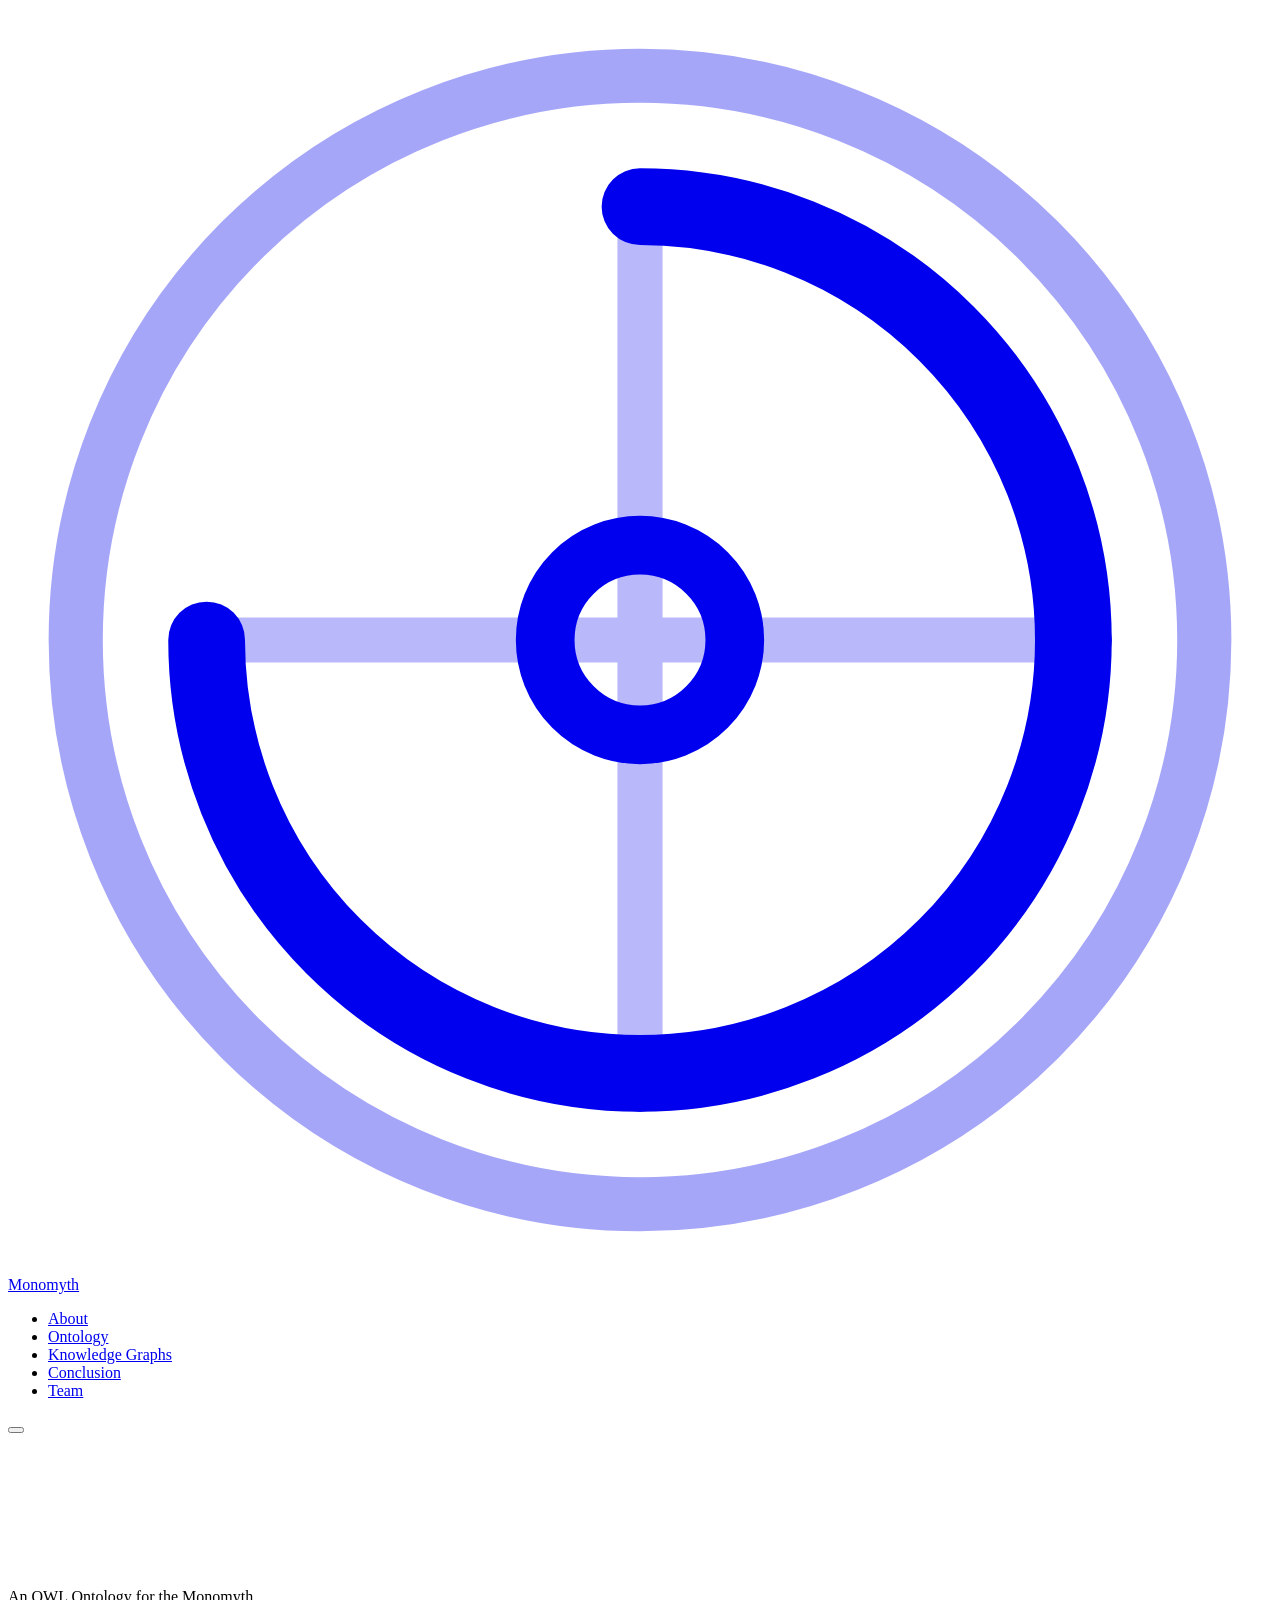
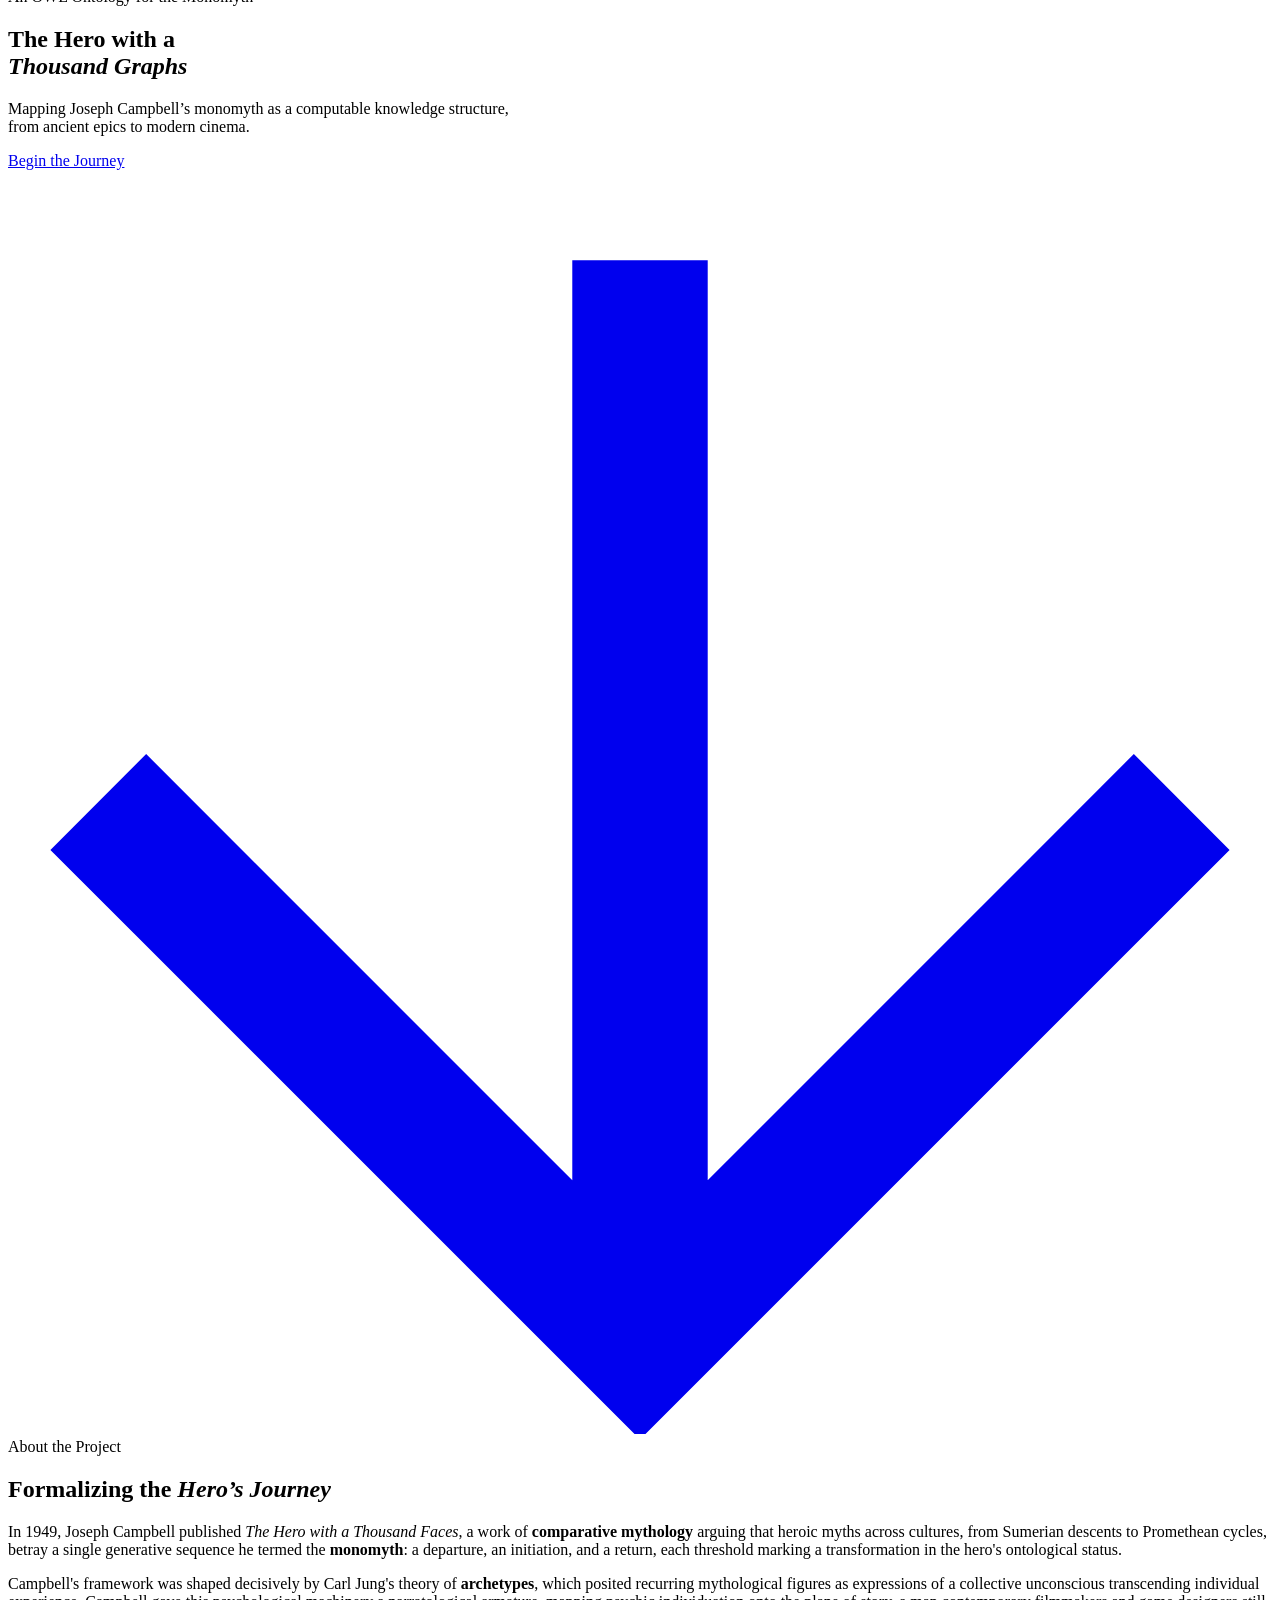
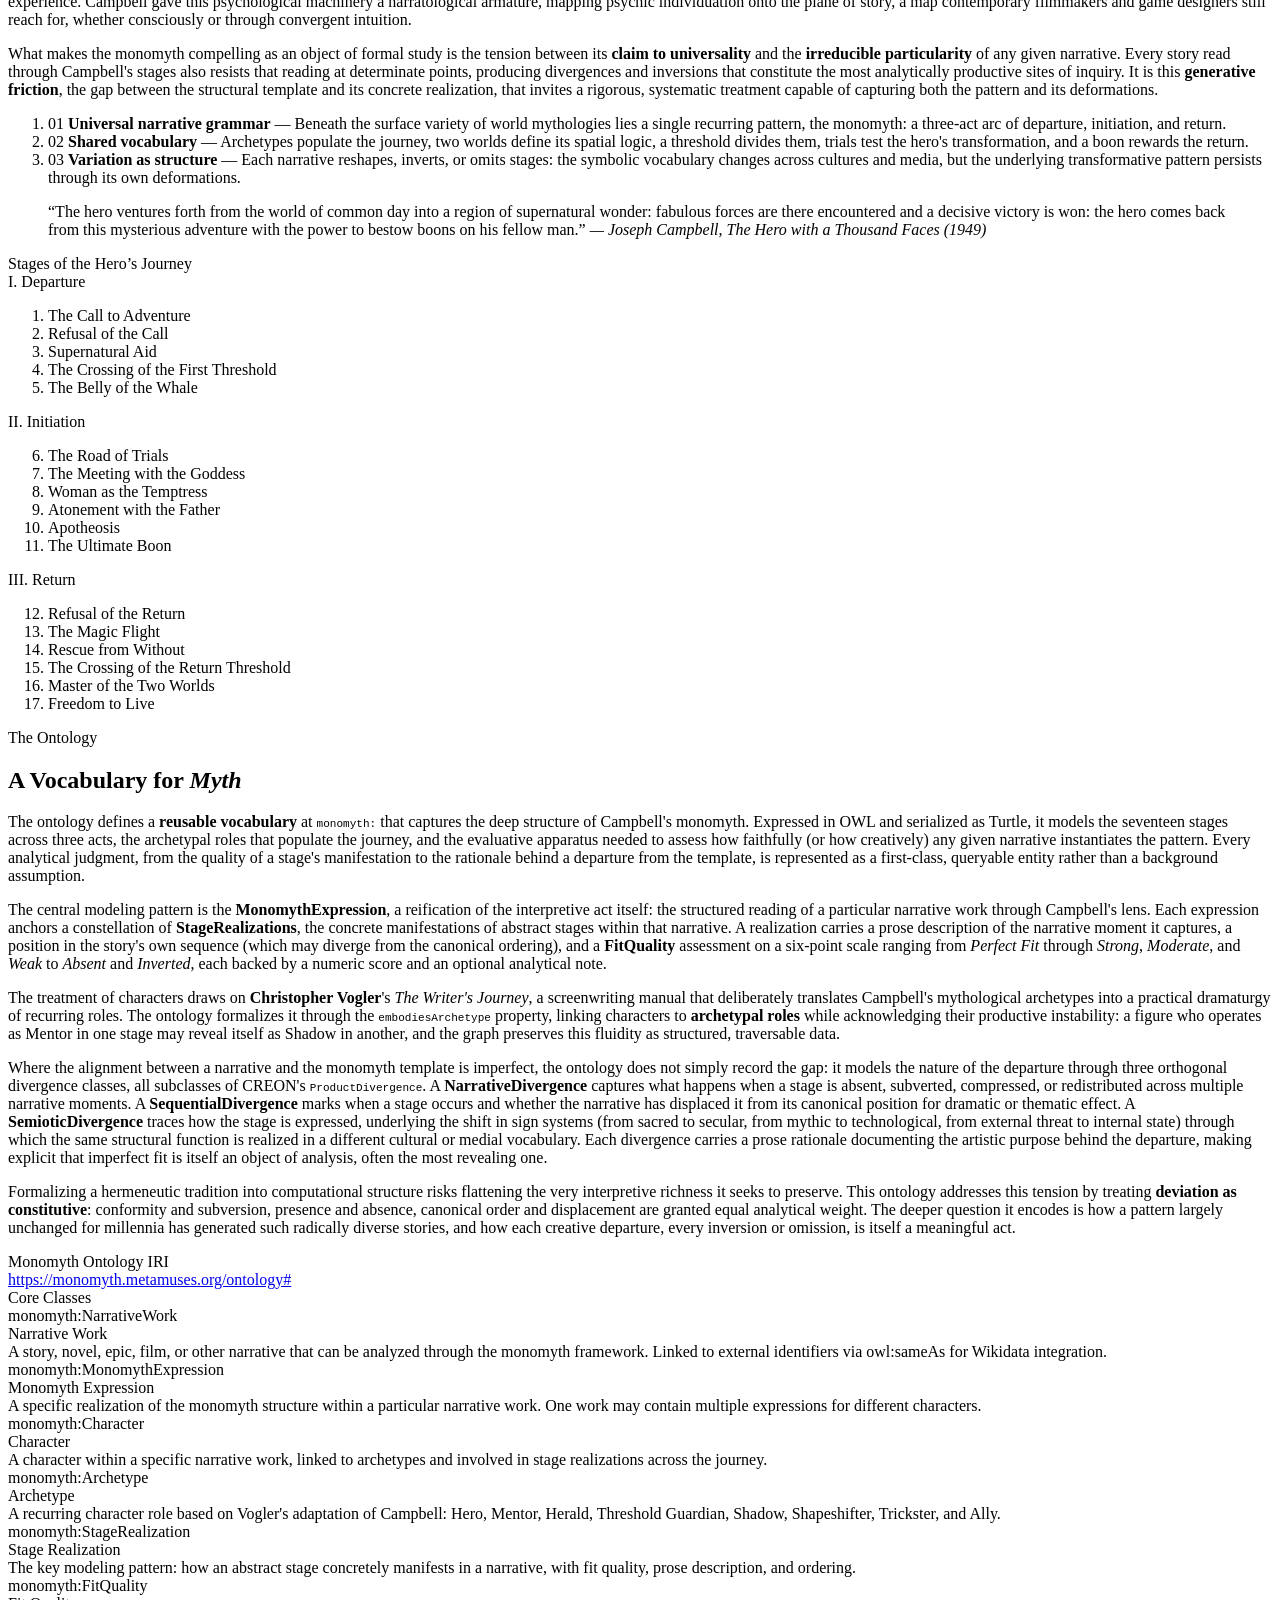
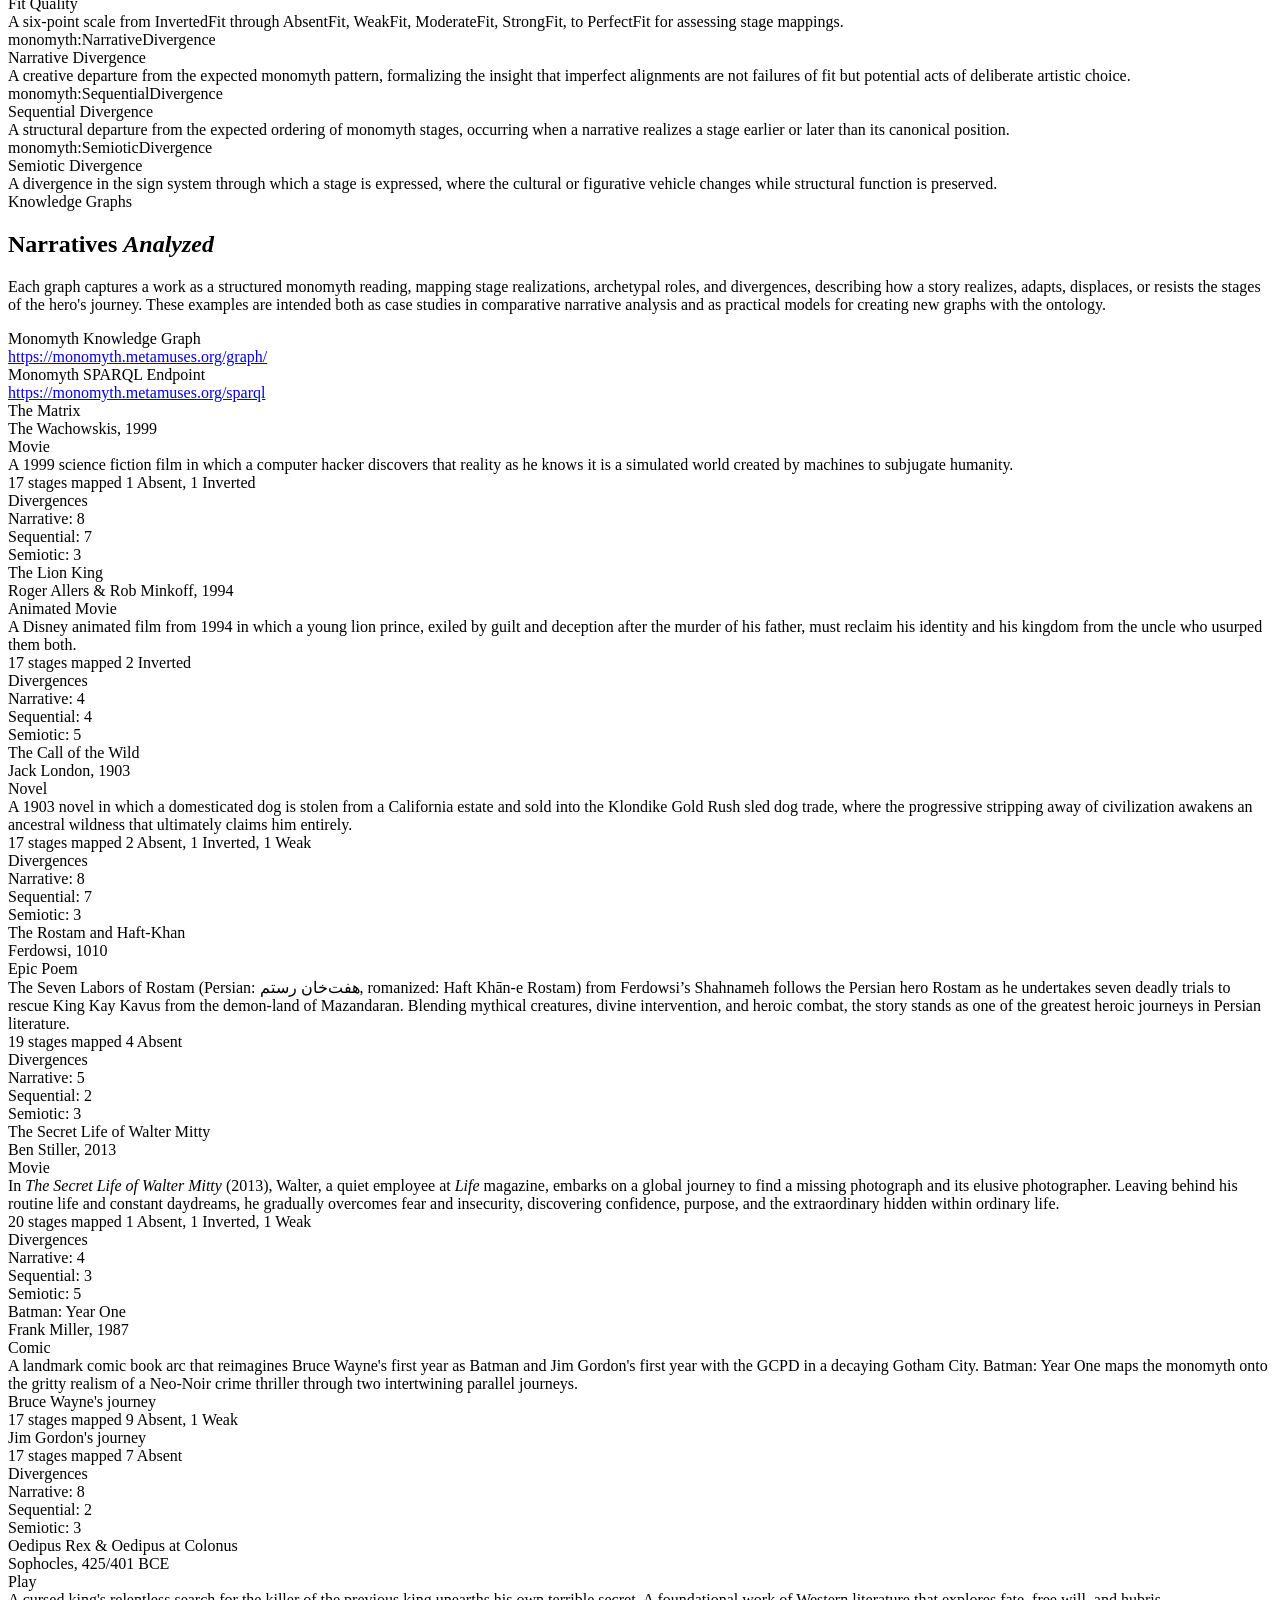
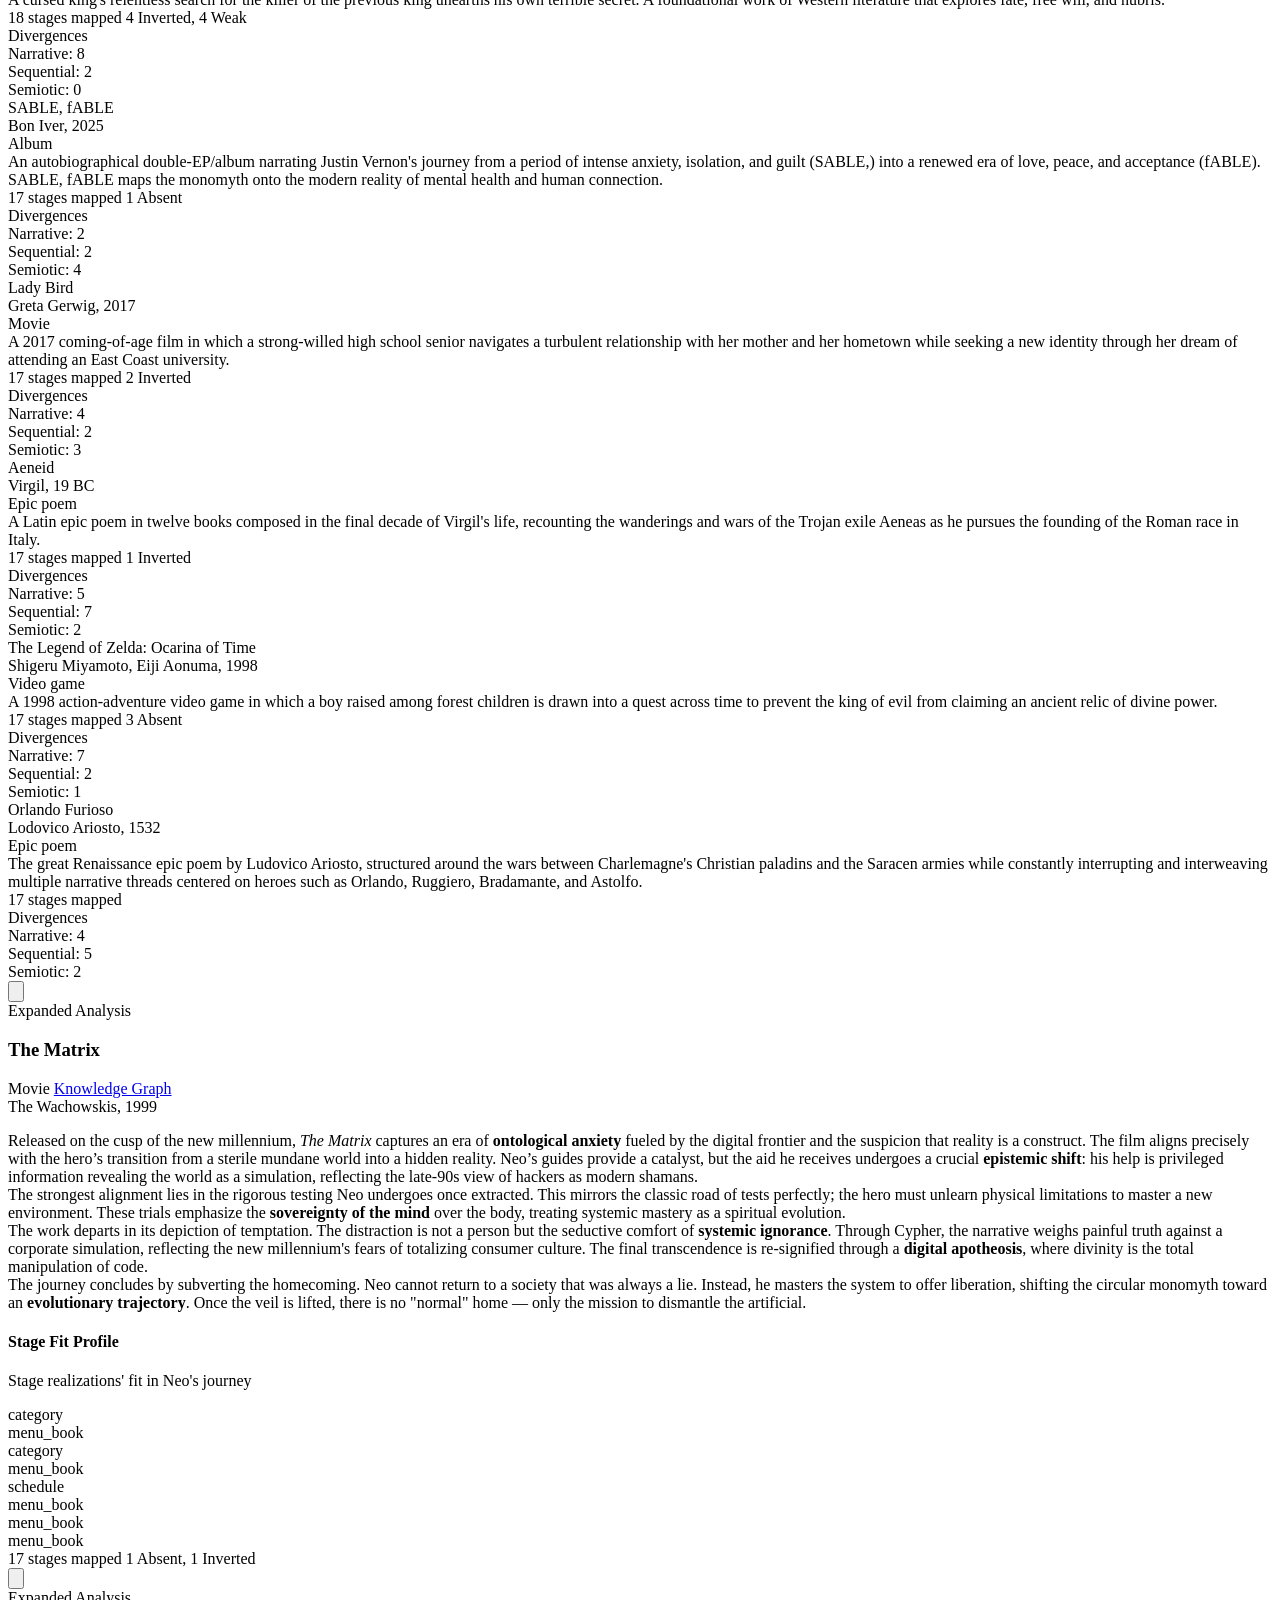
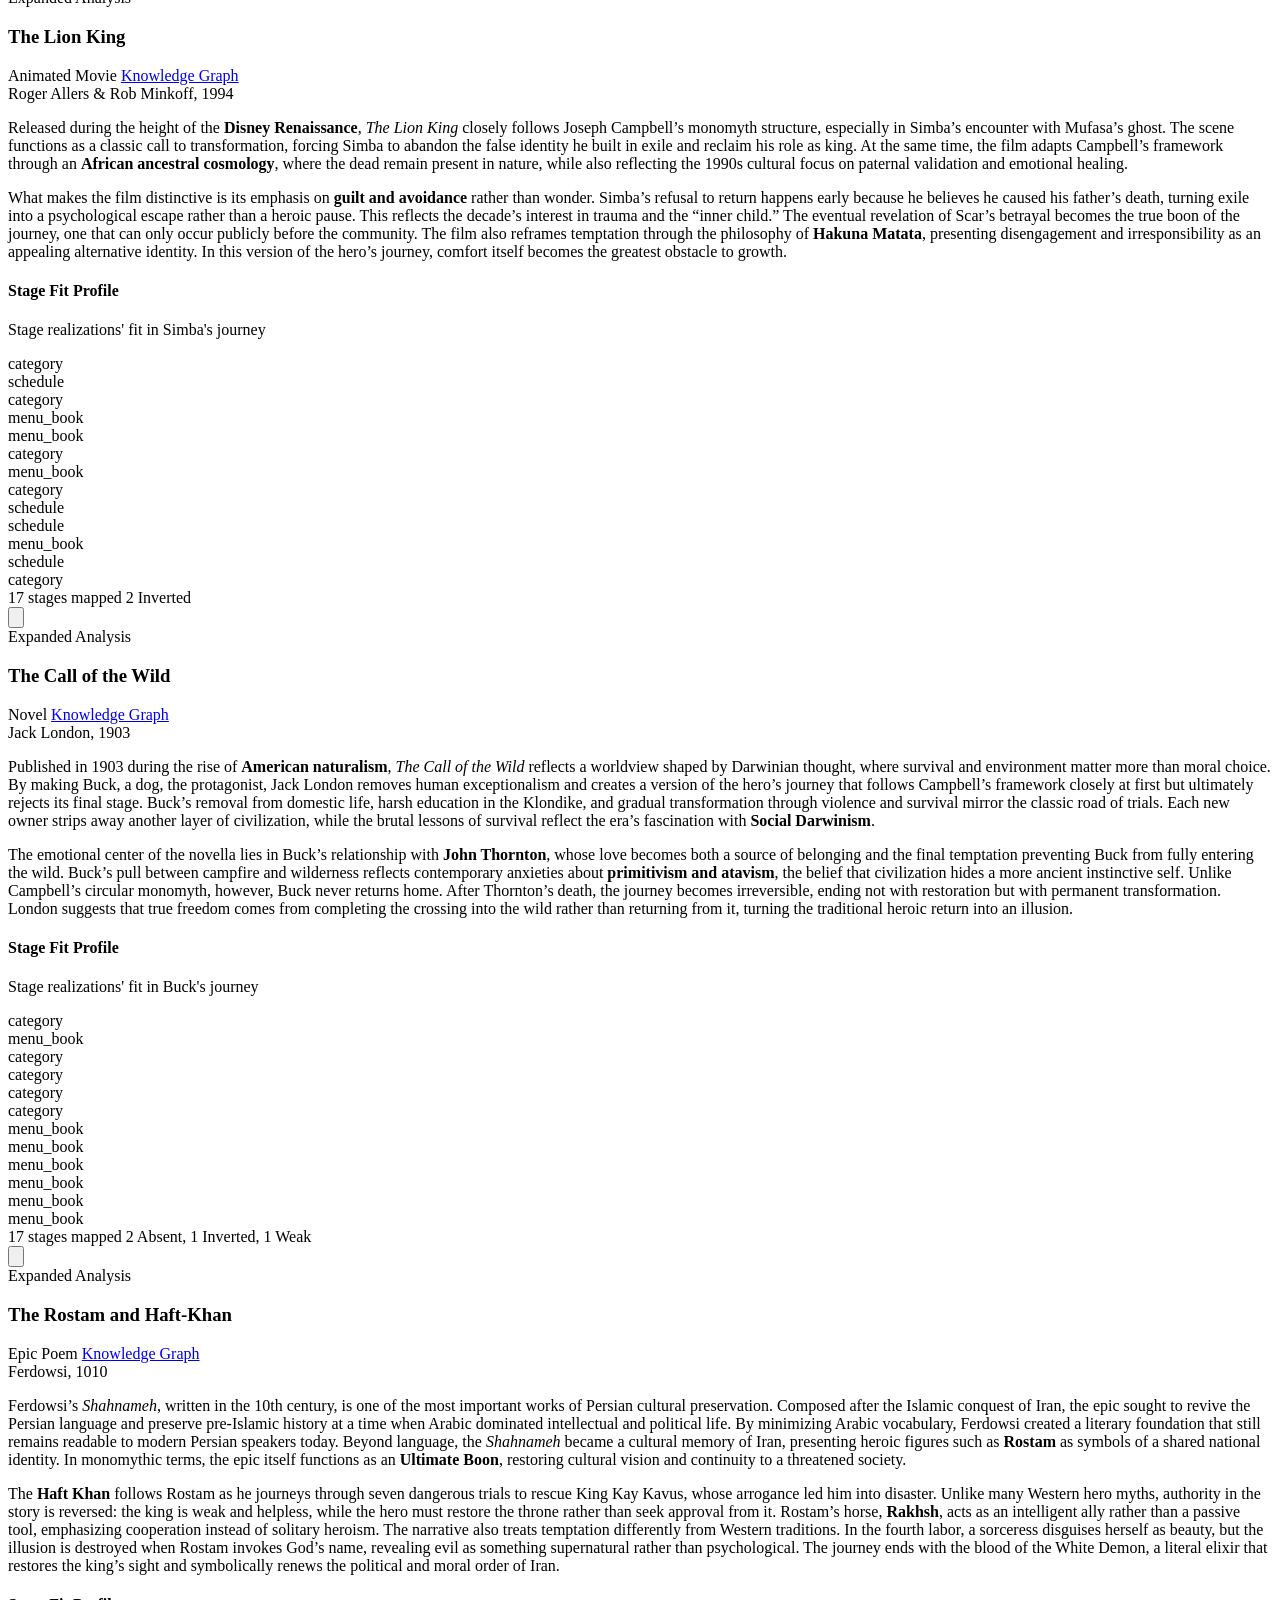
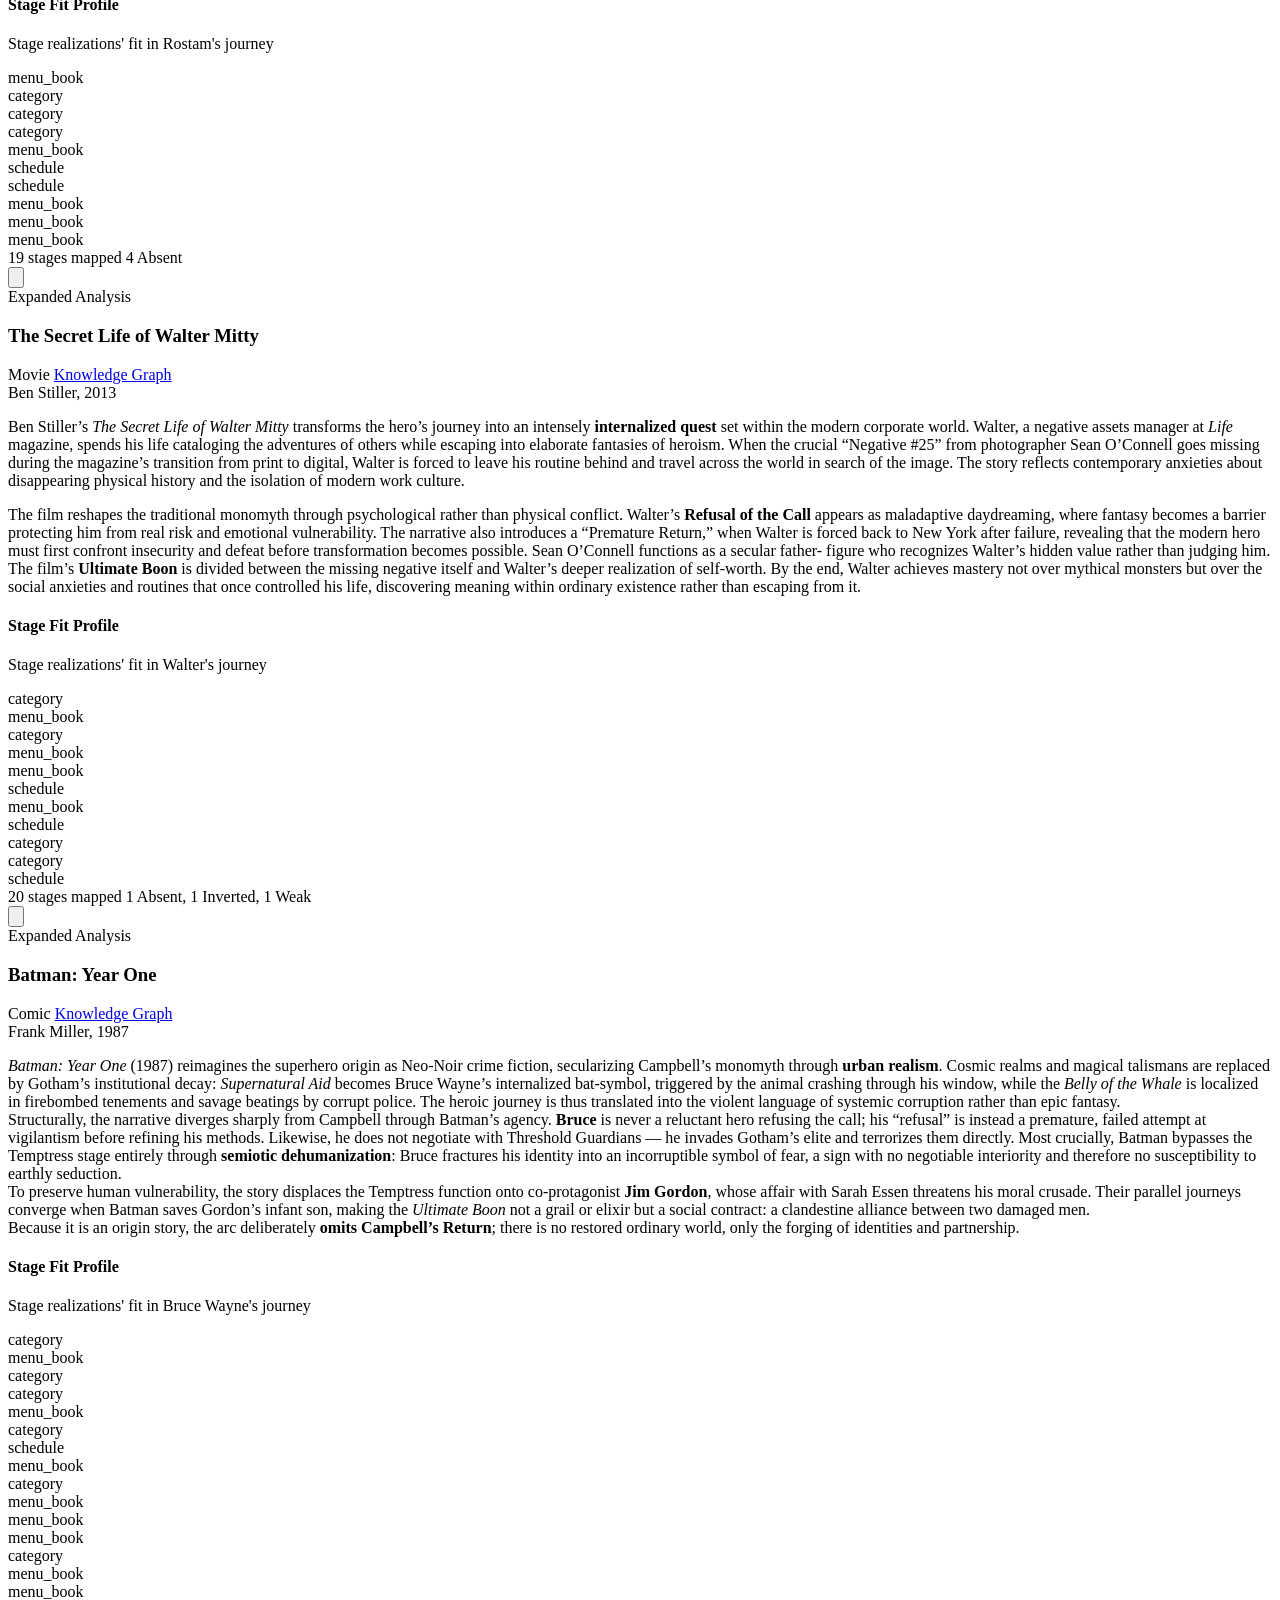
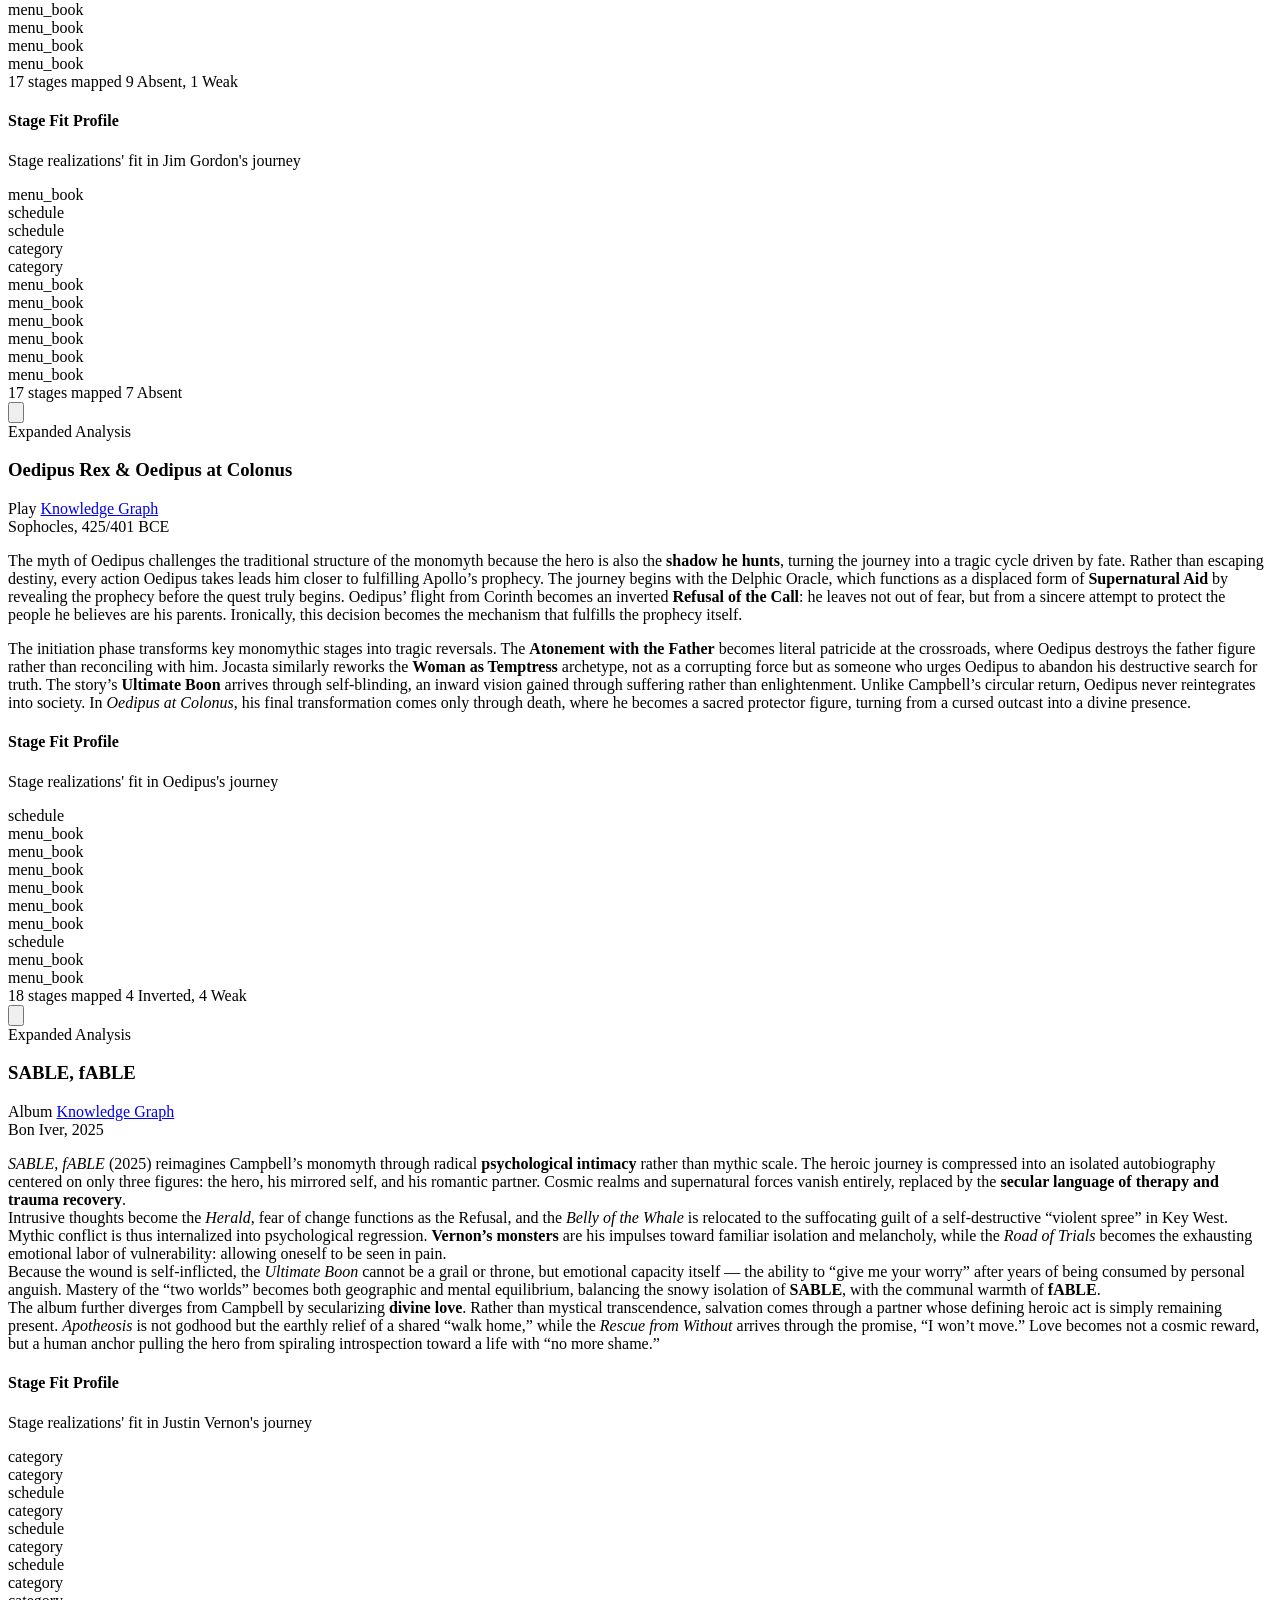
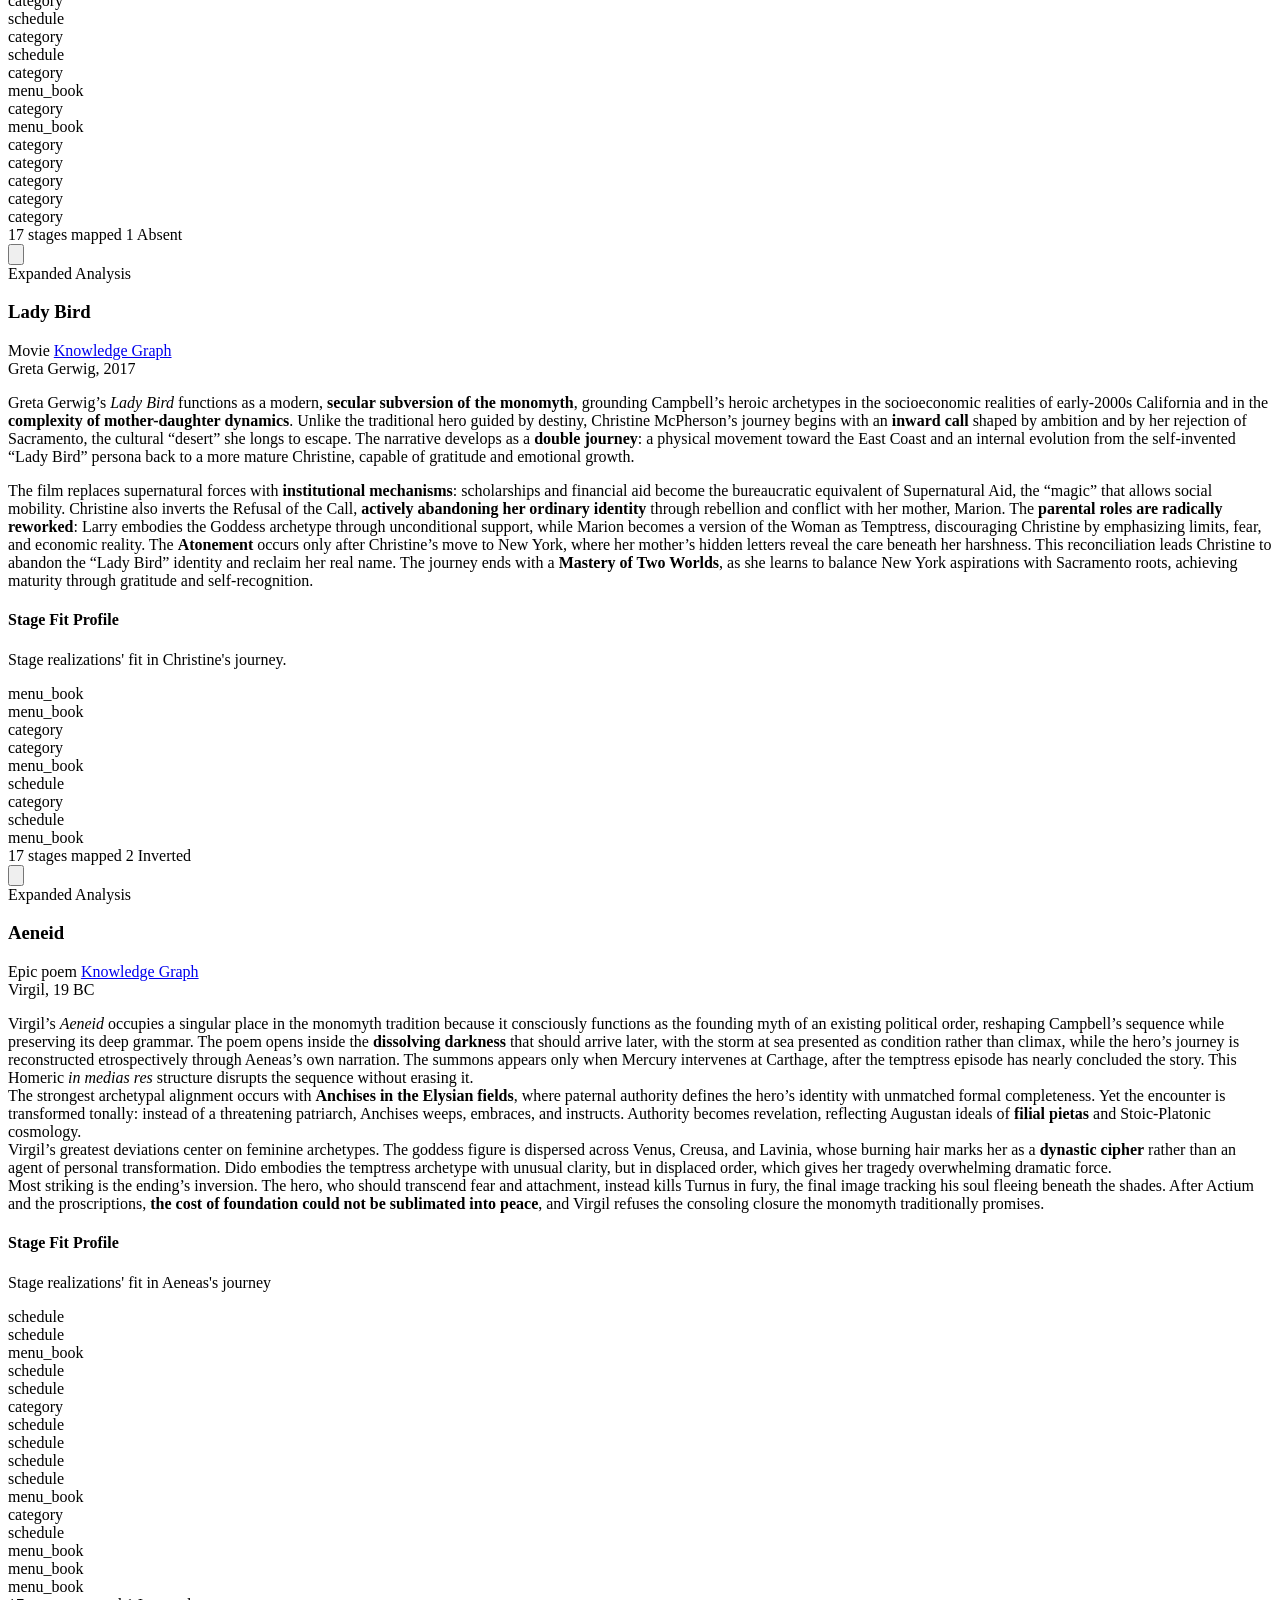
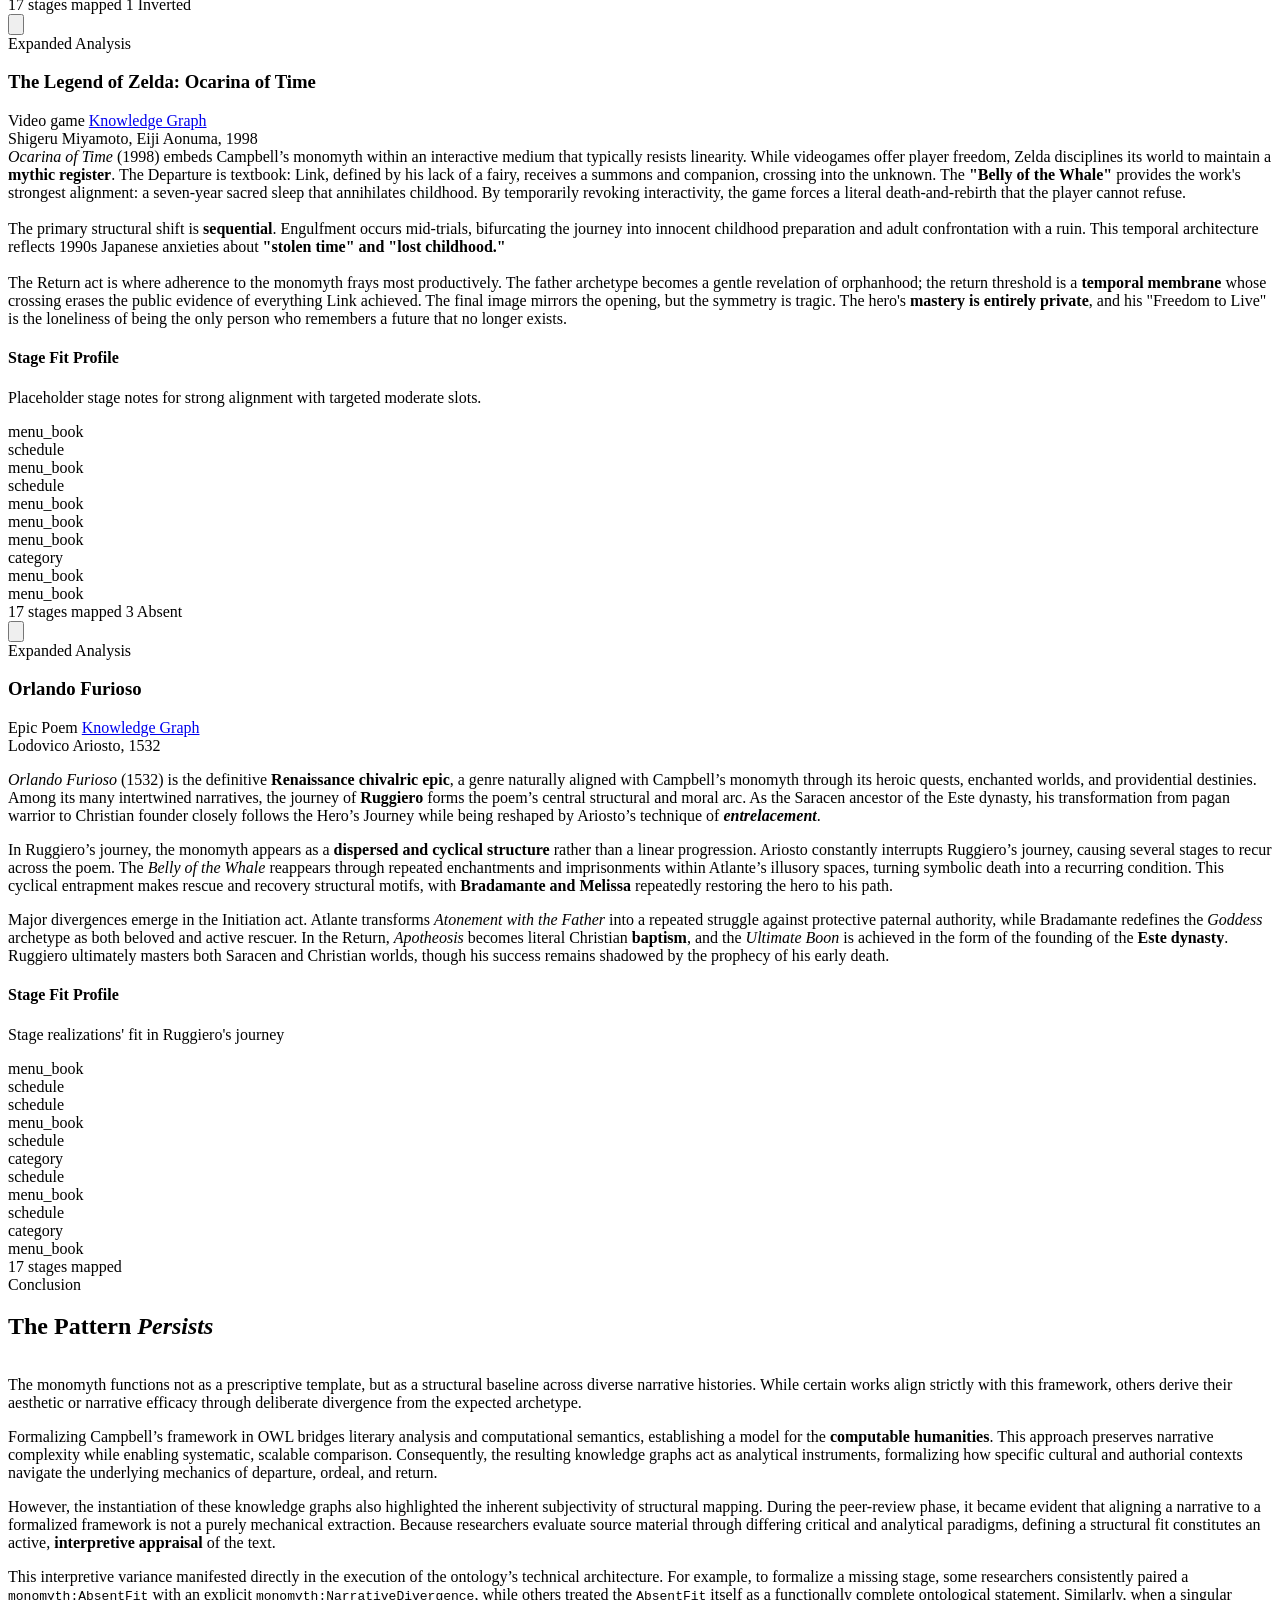
==== website/index.html @ f559655a "Change narrative divergence icon and remove title attr in website" ====
<!DOCTYPE html>
<html lang="en">

<head>
  <meta charset="UTF-8">
  <meta name="viewport" content="width=device-width, initial-scale=1.0">
  <title>Monomyth</title>
  <link rel="icon" type="image/svg+xml" href="/favicon.svg">
  <link rel="preconnect" href="https://fonts.googleapis.com">
  <link rel="preconnect" href="https://fonts.gstatic.com" crossorigin>
  <link
    href="https://fonts.googleapis.com/css2?family=Cormorant+Garamond:ital,wght@0,300;0,400;0,500;0,600;0,700;1,300;1,400;1,500&family=IBM+Plex+Sans:ital,wght@0,300;0,400;0,500;0,600;1,300;1,400&display=swap"
    rel="stylesheet">
  <link rel="stylesheet"
    href="https://fonts.googleapis.com/css2?family=Material+Symbols+Outlined:opsz,wght,FILL,GRAD@20..48,100..700,0..1,-50..200" />
  <link rel="stylesheet" href="/css/main.css">
</head>

<body>

  <!-- =====================================================================
       NAVBAR
       ====================================================================== -->
  <nav class="navbar" id="navbar">
    <div class="navbar-inner">
      <a href="#hero" class="navbar-brand">
        <svg class="brand-mark" viewBox="0 0 28 28" fill="none" xmlns="http://www.w3.org/2000/svg" aria-hidden="true">
          <circle cx="14" cy="14" r="12.5" stroke="currentColor" stroke-opacity="0.35" stroke-width="1.2" />
          <path d="M14 3.8v20.4M4.2 14h19.6" stroke="currentColor" stroke-opacity="0.28" stroke-width="1" />
          <path d="M14 4.4A9.6 9.6 0 0 1 23.6 14" stroke="currentColor" stroke-width="1.7" stroke-linecap="round" />
          <path d="M23.6 14A9.6 9.6 0 0 1 14 23.6" stroke="currentColor" stroke-width="1.7" stroke-linecap="round" />
          <path d="M14 23.6A9.6 9.6 0 0 1 4.4 14" stroke="currentColor" stroke-width="1.7" stroke-linecap="round" />
          <circle cx="14" cy="14" r="2.1" stroke="currentColor" stroke-width="1.3" />
        </svg>
        Monomyth
      </a>
      <ul class="nav-links" id="navLinks">
        <li><a href="#about">About</a></li>
        <li><a href="#ontology">Ontology</a></li>
        <li><a href="#graphs">Knowledge Graphs</a></li>
        <li><a href="#conclusion">Conclusion</a></li>
        <li><a href="#team">Team</a></li>
      </ul>
      <button class="nav-toggle" id="navToggle" aria-label="Toggle navigation">
        <span></span><span></span><span></span>
      </button>
    </div>
  </nav>

  <!-- =====================================================================
       HERO
       ====================================================================== -->
  <section class="hero" id="hero">
    <div class="hero-bg">
      <canvas id="heroCanvas"></canvas>
      <div class="hero-radial"></div>
    </div>
    <div class="hero-content">
      <div class="hero-label">An OWL Ontology for the Monomyth</div>
      <h1 class="hero-title">The Hero with a<br><em>Thousand Graphs</em></h1>
      <p class="hero-subtitle">
        Mapping Joseph Campbell’s monomyth as a computable knowledge structure,<br class="desktop-break">
        from ancient epics to modern cinema.
      </p>
      <a href="#about" class="hero-cta">
        Begin the Journey
        <svg viewBox="0 0 14 14" fill="none" stroke="currentColor" stroke-width="1.5">
          <path d="M7 1v12M1 7l6 6 6-6" />
        </svg>
      </a>
    </div>
    <div class="hero-scroll-line"></div>
  </section>

  <!-- =====================================================================
       ABOUT SECTION
       ====================================================================== -->
  <section class="section about" id="about">
    <div class="section-inner">
      <div class="reveal">
        <div class="section-label">About the Project</div>
        <h2 class="section-title">Formalizing the <em>Hero’s Journey</em></h2>
        <div class="section-divider"></div>
      </div>

      <div class="about-grid">
        <div class="reveal reveal-delay-1">
          <div class="section-prose">
            <p>In 1949, Joseph Campbell published <em>The Hero with a Thousand Faces</em>, a work of <strong>comparative
                mythology</strong> arguing that heroic myths across cultures, from Sumerian descents to Promethean
              cycles, betray a single generative sequence he termed the <strong>monomyth</strong>: a departure, an
              initiation, and a return, each threshold marking a transformation in the hero's ontological status.</p>

            <p>Campbell's framework was shaped decisively by Carl Jung's theory of <strong>archetypes</strong>, which
              posited recurring mythological figures as expressions of a collective unconscious transcending individual
              experience. Campbell gave this psychological machinery a narratological armature, mapping psychic
              individuation onto the plane of story, a map contemporary filmmakers and game designers still reach for,
              whether consciously or through convergent intuition.</p>

            <p>What makes the monomyth compelling as an object of formal study is the tension between its <strong>claim
                to universality</strong> and the <strong>irreducible particularity</strong> of any given narrative.
              Every story read through Campbell's stages also resists that reading at determinate points, producing
              divergences and inversions that constitute the most analytically productive sites of inquiry. It is this
              <strong>generative friction</strong>, the gap between the structural template and its concrete
              realization, that invites a rigorous, systematic treatment capable of capturing both the pattern and its
              deformations.
            </p>
          </div>

          <ol class="methodology-list reveal">
            <li>
              <span class="step-num">01</span>
              <span class="step-text"><strong>Universal narrative grammar</strong> &mdash; Beneath the surface variety
                of world mythologies lies a single recurring pattern, the monomyth: a three-act arc of departure,
                initiation, and return.</span>
            </li>
            <li>
              <span class="step-num">02</span>
              <span class="step-text"><strong>Shared vocabulary</strong> &mdash; Archetypes populate the journey, two
                worlds define its spatial logic, a threshold divides them, trials test the hero's transformation, and a
                boon rewards the return.</span>
            </li>
            <li>
              <span class="step-num">03</span>
              <span class="step-text"><strong>Variation as structure</strong> &mdash; Each narrative reshapes, inverts,
                or omits stages: the symbolic vocabulary changes across cultures and media, but the underlying
                transformative pattern persists through its own deformations.</span>
            </li>
          </ol>
        </div>

        <div class="reveal">
          <blockquote class="about-quote">
            “The hero ventures forth from the world of common day into a region of supernatural wonder:
            fabulous forces are there encountered and a decisive victory is won: the hero comes back from
            this mysterious adventure with the power to bestow boons on his fellow man.”
            <cite>— Joseph Campbell, <em>The Hero with a Thousand Faces</em> (1949)</cite>
          </blockquote>

          <div class="ontology-classes-label reveal">Stages of the Hero&rsquo;s Journey</div>
          <div class="about-stat-group about-stages-group">
            <div class="about-stat about-stages-box reveal">
              <div class="about-stages-act">I. Departure</div>
              <ol class="about-stages-list" start="1">
                <li>The Call to Adventure</li>
                <li>Refusal of the Call</li>
                <li>Supernatural Aid</li>
                <li>The Crossing of the First Threshold</li>
                <li>The Belly of the Whale</li>
              </ol>
            </div>

            <div class="about-stat about-stages-box reveal reveal-delay-1">
              <div class="about-stages-act">II. Initiation</div>
              <ol class="about-stages-list" start="6">
                <li>The Road of Trials</li>
                <li>The Meeting with the Goddess</li>
                <li>Woman as the Temptress</li>
                <li>Atonement with the Father</li>
                <li>Apotheosis</li>
                <li>The Ultimate Boon</li>
              </ol>
            </div>

            <div class="about-stat about-stages-box reveal reveal-delay-2">
              <div class="about-stages-act">III. Return</div>
              <ol class="about-stages-list" start="12">
                <li>Refusal of the Return</li>
                <li>The Magic Flight</li>
                <li>Rescue from Without</li>
                <li>The Crossing of the Return Threshold</li>
                <li>Master of the Two Worlds</li>
                <li>Freedom to Live</li>
              </ol>
            </div>
          </div>
        </div>
      </div>
    </div>
  </section>

  <!-- =====================================================================
       ONTOLOGY SECTION
       ====================================================================== -->
  <section class="section ontology" id="ontology">
    <div class="section-inner">
      <div class="ontology-intro">
        <div class="reveal">
          <div class="section-label">The Ontology</div>
          <h2 class="section-title">A Vocabulary for <em>Myth</em></h2>
          <div class="section-divider"></div>
          <div class="section-prose">
            <p>
              The ontology defines a <strong>reusable vocabulary</strong> at <code
                style="font-size:0.85em; color:var(--gold-dim);">monomyth:</code> that captures the deep structure of
              Campbell's monomyth. Expressed in OWL and serialized as Turtle, it models the seventeen stages across
              three acts, the archetypal roles that populate the journey, and the evaluative apparatus needed to assess
              how faithfully (or how creatively) any given narrative instantiates the pattern. Every analytical
              judgment, from the quality of a stage's manifestation to the rationale behind a departure from the
              template, is represented as a first-class, queryable entity rather than a background assumption.
            </p>
            <p>
              The central modeling pattern is the <strong>MonomythExpression</strong>, a reification of the interpretive
              act itself: the structured reading of a particular narrative work through Campbell's lens. Each expression
              anchors a constellation of <strong>StageRealizations</strong>, the concrete manifestations of abstract
              stages within that narrative. A realization carries a prose description of the narrative moment it
              captures, a position in the story's own sequence (which may diverge from the canonical ordering), and a
              <strong>FitQuality</strong> assessment on a six-point scale ranging from <em>Perfect Fit</em> through
              <em>Strong</em>, <em>Moderate</em>, and <em>Weak</em> to <em>Absent</em> and <em>Inverted</em>, each
              backed by a numeric score and an optional analytical note.
            </p>
            <p>
              The treatment of characters draws on <strong>Christopher Vogler</strong>'s <em>The Writer's Journey</em>,
              a screenwriting manual that deliberately translates Campbell's mythological archetypes into a practical
              dramaturgy of recurring roles. The ontology formalizes it through the <code
                style="font-size:0.85em; color:var(--gold-dim);">embodiesArchetype</code> property, linking characters
              to <strong>archetypal roles</strong> while acknowledging their productive instability: a figure who
              operates as Mentor in one stage may reveal itself as Shadow in another, and the graph preserves this
              fluidity as structured, traversable data.
            </p>
            <p>
              Where the alignment between a narrative and the monomyth template is imperfect, the ontology does not
              simply record the gap: it models the nature of the departure through three orthogonal divergence classes,
              all subclasses of CREON's <code style="font-size:0.85em; color:var(--gold-dim);">ProductDivergence</code>.
              A <strong>NarrativeDivergence</strong> captures what happens when a stage is absent, subverted,
              compressed, or redistributed across multiple narrative moments. A <strong>SequentialDivergence</strong>
              marks when a stage occurs and whether the narrative has displaced it from its canonical position for
              dramatic or thematic effect. A <strong>SemioticDivergence</strong> traces how the stage is expressed,
              underlying the shift in sign systems (from sacred to secular, from mythic to technological, from external
              threat to internal state) through which the same structural function is realized in a different cultural
              or medial vocabulary. Each divergence carries a prose rationale documenting the artistic purpose behind
              the departure, making explicit that imperfect fit is itself an object of analysis, often the most
              revealing one.
            </p>
            <p>
              Formalizing a hermeneutic tradition into computational structure risks flattening the very interpretive
              richness it seeks to preserve. This ontology addresses this tension by treating <strong>deviation as
                constitutive</strong>: conformity and subversion, presence and absence, canonical order and displacement
              are granted equal analytical weight. The deeper question it encodes is how a pattern largely unchanged for
              millennia has generated such radically diverse stories, and how each creative departure, every inversion
              or omission, is itself a meaningful act.
            </p>
          </div>
        </div>

        <div class="reveal reveal-delay-1 ontology-classes-panel">
          <div class="about-stat about-stages-box ontology-iri-box">
            <div class="about-stages-act">Monomyth Ontology IRI</div>
            <a class="ontology-iri-value" href="https://monomyth.metamuses.org/ontology#" target="_blank"
              rel="noopener">https://monomyth.metamuses.org/ontology#</a>
          </div>
          <div class="ontology-classes-label">Core Classes</div>
          <div class="ontology-classes">
            <div class="class-card reveal">
              <div class="class-prefix">monomyth:NarrativeWork</div>
              <div class="class-name">Narrative Work</div>
              <div class="class-desc">A story, novel, epic, film, or other narrative that can be analyzed through the
                monomyth framework. Linked to external identifiers via owl:sameAs for Wikidata integration.</div>
            </div>
            <div class="class-card reveal reveal-delay-1">
              <div class="class-prefix">monomyth:MonomythExpression</div>
              <div class="class-name">Monomyth Expression</div>
              <div class="class-desc">A specific realization of the monomyth structure within a particular narrative
                work. One work may contain multiple expressions for different characters.</div>
            </div>
            <div class="class-card reveal">
              <div class="class-prefix">monomyth:Character</div>
              <div class="class-name">Character</div>
              <div class="class-desc">A character within a specific narrative work, linked to archetypes and involved in
                stage realizations across the journey.</div>
            </div>
            <div class="class-card reveal reveal-delay-1">
              <div class="class-prefix">monomyth:Archetype</div>
              <div class="class-name">Archetype</div>
              <div class="class-desc">A recurring character role based on Vogler's adaptation of Campbell: Hero, Mentor,
                Herald, Threshold Guardian, Shadow, Shapeshifter, Trickster, and Ally.</div>
            </div>
            <div class="class-card reveal">
              <div class="class-prefix">monomyth:StageRealization</div>
              <div class="class-name">Stage Realization</div>
              <div class="class-desc">The key modeling pattern: how an abstract stage concretely manifests in a
                narrative, with fit quality, prose description, and ordering.</div>
            </div>
            <div class="class-card reveal reveal-delay-1">
              <div class="class-prefix">monomyth:FitQuality</div>
              <div class="class-name">Fit Quality</div>
              <div class="class-desc">A six-point scale from InvertedFit through AbsentFit, WeakFit, ModerateFit,
                StrongFit, to PerfectFit for assessing stage mappings.</div>
            </div>
            <div class="class-card reveal">
              <div class="class-prefix">monomyth:NarrativeDivergence</div>
              <div class="class-name">Narrative Divergence</div>
              <div class="class-desc">A creative departure from the expected monomyth pattern, formalizing the insight
                that imperfect alignments are not failures of fit but potential acts of deliberate artistic choice.
              </div>
            </div>
            <div class="class-card reveal reveal-delay-1">
              <div class="class-prefix">monomyth:SequentialDivergence</div>
              <div class="class-name">Sequential Divergence</div>
              <div class="class-desc">A structural departure from the expected ordering of monomyth stages, occurring
                when a narrative realizes a stage earlier or later than its canonical position.</div>
            </div>
            <div class="class-card reveal">
              <div class="class-prefix">monomyth:SemioticDivergence</div>
              <div class="class-name">Semiotic Divergence</div>
              <div class="class-desc">A divergence in the sign system through which a stage is expressed, where the
                cultural or figurative vehicle changes while structural function is preserved.</div>
            </div>
          </div>
        </div>
      </div>
    </div>
  </section>

  <!-- =====================================================================
       KNOWLEDGE GRAPHS SECTION
       ====================================================================== -->
  <section class="section knowledge-graphs" id="graphs">
    <div class="section-inner">
      <div class="kg-header">
        <div class="reveal">
          <div class="section-label">Knowledge Graphs</div>
          <h2 class="section-title">Narratives <em>Analyzed</em></h2>
          <div class="section-divider"></div>
          <p class="section-prose" style="margin-top: 20px;">
            Each graph captures a work as a structured monomyth reading, mapping stage realizations, archetypal roles, and divergences, describing how a story realizes, adapts, displaces, or resists the stages of the hero's journey. These examples are intended both as case studies in comparative narrative analysis and as practical models for creating new graphs with the ontology.
          </p>
        </div>
        <div class="about-stat-group about-stages-group">
          <div class="about-stat about-stages-box reveal reveal-delay-1">
            <div class="about-stages-act">Monomyth Knowledge Graph</div>
            <a class="ontology-iri-value" href="https://monomyth.metamuses.org/graph/" target="_blank"
              rel="noopener">https://monomyth.metamuses.org/graph/</a>
          </div>
          <div class="about-stat about-stages-box reveal reveal-delay-2">
            <div class="about-stages-act">Monomyth SPARQL Endpoint</div>
            <a class="ontology-iri-value" href="https://monomyth.metamuses.org/sparql" target="_blank"
              rel="noopener">https://monomyth.metamuses.org/sparql</a>
          </div>
        </div>
      </div>

      <!-- Tiles -->
      <div class="kg-grid">
        <div class="kg-card reveal" data-modal-target="kg-modal-matrix">
          <div class="kg-card-inner">
            <div class="kg-card-header">
              <div>
                <div class="work-title">The Matrix</div>
                <div class="work-author">The Wachowskis, 1999</div>
              </div>
              <span class="tag tag-movie">Movie</span>
            </div>
            <div class="work-desc">A 1999 science fiction film in which a computer hacker discovers that reality as he knows it is a simulated world created by machines to subjugate humanity.</div>
            <div class="fit-bar">
              <div class="segment filled strong"></div>
              <div class="segment filled strong"></div>
              <div class="segment filled strong"></div>
              <div class="segment filled strong"></div>
              <div class="segment filled strong"></div>
              <div class="segment filled strong"></div>
              <div class="segment filled strong"></div>
              <div class="segment filled moderate"></div>
              <div class="segment filled strong"></div>
              <div class="segment filled moderate"></div>
              <div class="segment filled strong"></div>
              <div class="segment filled moderate"></div>
              <div class="segment filled strong"></div>
              <div class="segment filled absent"></div>
              <div class="segment filled inverted"></div>
              <div class="segment filled strong"></div>
              <div class="segment filled strong"></div>
            </div>
            <div class="fit-label">
              <span>17 stages mapped</span>
              <span>1 Absent, 1 Inverted</span>
            </div>
            <div class="meta-title">Divergences</div>
            <div class="meta-row">
              <div class="meta-item">Narrative: <span>8</span></div>
              <div class="meta-item">Sequential: <span>7</span></div>
              <div class="meta-item">Semiotic: <span>3</span></div>
            </div>
          </div>
        </div>

        <div class="kg-card reveal reveal-delay-1" data-modal-target="kg-modal-lion-king">
          <div class="kg-card-inner">
            <div class="kg-card-header">
              <div>
                <div class="work-title">The Lion King</div>
                <div class="work-author">Roger Allers & Rob Minkoff, 1994</div>
              </div>
              <span class="tag tag-movie">Animated Movie</span>
            </div>
            <div class="work-desc">A Disney animated film from 1994 in which a young lion prince, exiled by guilt and deception after the murder of his father, must reclaim his identity and his kingdom from the uncle who usurped them both.</div>
            <div class="fit-bar">
              <div class="segment filled strong"></div>
              <div class="segment filled moderate"></div>
              <div class="segment filled strong"></div>
              <div class="segment filled strong"></div>
              <div class="segment filled strong"></div>
              <div class="segment filled inverted"></div>
              <div class="segment filled strong"></div>
              <div class="segment filled moderate"></div>
              <div class="segment filled strong"></div>
              <div class="segment filled strong"></div>
              <div class="segment filled strong"></div>
              <div class="segment filled inverted"></div>
              <div class="segment filled strong"></div>
              <div class="segment filled strong"></div>
              <div class="segment filled strong"></div>
              <div class="segment filled strong"></div>
              <div class="segment filled strong"></div>
            </div>
            <div class="fit-label">
              <span>17 stages mapped</span>
              <span>2 Inverted</span>
            </div>
            <div class="meta-title">Divergences</div>
            <div class="meta-row">
              <div class="meta-item">Narrative: <span>4</span></div>
              <div class="meta-item">Sequential: <span>4</span></div>
              <div class="meta-item">Semiotic: <span>5</span></div>
            </div>
          </div>
        </div>

        <div class="kg-card reveal reveal-delay-2" data-modal-target="kg-modal-call-of-wild">
          <div class="kg-card-inner">
            <div class="kg-card-header">
              <div>
                <div class="work-title">The Call of the Wild</div>
                <div class="work-author">Jack London, 1903</div>
              </div>
              <span class="tag tag-book">Novel</span>
            </div>
            <div class="work-desc">A 1903 novel in which a domesticated dog is stolen from a California estate and sold into the Klondike Gold Rush sled dog trade, where the progressive stripping away of civilization awakens an ancestral wildness that ultimately claims him entirely.</div>
            <div class="fit-bar">
              <div class="segment filled strong"></div>
              <div class="segment filled moderate"></div>
              <div class="segment filled strong"></div>
              <div class="segment filled strong"></div>
              <div class="segment filled strong"></div>
              <div class="segment filled strong"></div>
              <div class="segment filled strong"></div>
              <div class="segment filled strong"></div>
              <div class="segment filled moderate"></div>
              <div class="segment filled strong"></div>
              <div class="segment filled strong"></div>
              <div class="segment filled strong"></div>
              <div class="segment filled absent"></div>
              <div class="segment filled absent"></div>
              <div class="segment filled inverted"></div>
              <div class="segment filled weak"></div>
              <div class="segment filled strong"></div>
            </div>
            <div class="fit-label">
              <span>17 stages mapped</span>
              <span>2 Absent, 1 Inverted, 1 Weak</span>
            </div>
            <div class="meta-title">Divergences</div>
            <div class="meta-row">
              <div class="meta-item">Narrative: <span>8</span></div>
              <div class="meta-item">Sequential: <span>7</span></div>
              <div class="meta-item">Semiotic: <span>3</span></div>
            </div>
          </div>
        </div>
        <div class="kg-card reveal" data-modal-target="kg-modal-rostam">
          <div class="kg-card-inner">
            <div class="kg-card-header">
              <div>
                <div class="work-title">The Rostam and Haft-Khan</div>
                <div class="work-author"> Ferdowsi, 1010</div>
              </div>
              <span class="tag tag-book">Epic Poem</span>
            </div>
            <div class="work-desc">
              The Seven Labors of Rostam (Persian: هفت‌خان رستم, romanized: Haft Khān-e Rostam) from Ferdowsi’s
              Shahnameh follows the Persian hero Rostam as he undertakes seven deadly trials to rescue King Kay Kavus
              from the demon-land of Mazandaran. Blending mythical creatures, divine intervention, and heroic combat,
              the story stands as one of the greatest heroic journeys in Persian literature.
            </div>
            <div class="fit-bar">
              <div class="segment filled perfect"></div>
              <div class="segment filled absent"></div>
              <div class="segment filled strong"></div>
              <div class="segment filled perfect"></div>
              <div class="segment filled moderate"></div>
              <div class="segment filled strong"></div>
              <div class="segment filled absent"></div>
              <div class="segment filled strong"></div>
              <div class="segment filled strong"></div>
              <div class="segment filled strong"></div>
              <div class="segment filled strong"></div>
              <div class="segment filled perfect"></div>
              <div class="segment filled perfect"></div>
              <div class="segment filled absent"></div>
              <div class="segment filled moderate"></div>
              <div class="segment filled absent"></div>
              <div class="segment filled perfect"></div>
              <div class="segment filled strong"></div>
              <div class="segment filled perfect"></div>
            </div>

            <div class="fit-label">
              <span>19 stages mapped</span>
              <span>4 Absent</span>
            </div>

            <div class="meta-title">Divergences</div>
            <div class="meta-row">
              <div class="meta-item">Narrative: <span>5</span></div>
              <div class="meta-item">Sequential: <span>2</span></div>
              <div class="meta-item">Semiotic: <span>3</span></div>
            </div>
          </div>
        </div>

        <div class="kg-card reveal reveal-delay-1" data-modal-target="kg-modal-waltermitty">
          <div class="kg-card-inner">
            <div class="kg-card-header">
              <div>
                <div class="work-title">The Secret Life of Walter Mitty</div>
                <div class="work-author">Ben Stiller, 2013</div>
              </div>
              <span class="tag tag-movie">Movie</span>
            </div>
            <div class="work-desc"> In <i>The Secret Life of Walter Mitty</i> (2013), Walter, a quiet employee at
              <i>Life</i> magazine, embarks on a global journey to find a missing photograph and its elusive
              photographer. Leaving behind his routine life and constant daydreams, he gradually overcomes fear and
              insecurity, discovering confidence, purpose, and the extraordinary hidden within ordinary life.
            </div>
            <div class="fit-bar">
              <div class="segment filled strong"></div>
              <div class="segment filled moderate"></div>
              <div class="segment filled strong"></div>
              <div class="segment filled perfect"></div>
              <div class="segment filled strong"></div>
              <div class="segment filled strong"></div>
              <div class="segment filled absent"></div>
              <div class="segment filled weak"></div>
              <div class="segment filled inverted"></div>
              <div class="segment filled moderate"></div>
              <div class="segment filled strong"></div>
              <div class="segment filled strong"></div>
              <div class="segment filled strong"></div>
              <div class="segment filled strong"></div>
              <div class="segment filled strong"></div>
              <div class="segment filled moderate"></div>
              <div class="segment filled perfect"></div>
              <div class="segment filled strong"></div>
              <div class="segment filled perfect"></div>
              <div class="segment filled perfect"></div>
            </div>

            <div class="fit-label">
              <span>20 stages mapped</span>
              <span>1 Absent, 1 Inverted, 1 Weak</span>
            </div>

            <div class="meta-title">Divergences</div>
            <div class="meta-row">
              <div class="meta-item">Narrative: <span>4</span></div>
              <div class="meta-item">Sequential: <span>3</span></div>
              <div class="meta-item">Semiotic: <span>5</span></div>
            </div>
          </div>
        </div>

        <div class="kg-card reveal reveal-delay-2" data-modal-target="kg-modal-batman">
          <div class="kg-card-inner">
            <div class="kg-card-header">
              <div>
                <div class="work-title">Batman: Year One</div>
                <div class="work-author">Frank Miller, 1987</div>
              </div>
              <span class="tag tag-comic">Comic</span>
            </div>
            <div class="work-desc">A landmark comic book arc that reimagines Bruce Wayne's first year as Batman and
              Jim Gordon's first year with the GCPD in a decaying Gotham City. Batman: Year One maps the monomyth
              onto the gritty realism of a Neo-Noir crime thriller through two intertwining parallel journeys.
            </div>
            <div class="meta-title">Bruce Wayne's journey</div>
            <div class="fit-bar">
              <div class="segment filled strong"></div>
              <div class="segment filled moderate"></div>
              <div class="segment filled perfect"></div>
              <div class="segment filled strong"></div>
              <div class="segment filled perfect"></div>
              <div class="segment filled strong"></div>
              <div class="segment filled weak"></div>
              <div class="segment filled absent"></div>
              <div class="segment filled absent"></div>
              <div class="segment filled absent"></div>
              <div class="segment filled strong"></div>
              <div class="segment filled absent"></div>
              <div class="segment filled absent"></div>
              <div class="segment filled absent"></div>
              <div class="segment filled absent"></div>
              <div class="segment filled absent"></div>
              <div class="segment filled absent"></div>
            </div>

            <div class="fit-label">
              <span>17 stages mapped</span>
              <span>9 Absent, 1 Weak</span>
            </div>

            <div class="meta-title">Jim Gordon's journey</div>
            <div class="fit-bar">
              <div class="segment filled strong"></div>
              <div class="segment filled strong"></div>
              <div class="segment filled absent"></div>
              <div class="segment filled perfect"></div>
              <div class="segment filled perfect"></div>
              <div class="segment filled strong"></div>
              <div class="segment filled strong"></div>
              <div class="segment filled perfect"></div>
              <div class="segment filled strong"></div>
              <div class="segment filled strong"></div>
              <div class="segment filled perfect"></div>
              <div class="segment filled absent"></div>
              <div class="segment filled absent"></div>
              <div class="segment filled absent"></div>
              <div class="segment filled absent"></div>
              <div class="segment filled absent"></div>
              <div class="segment filled absent"></div>
            </div>

            <div class="fit-label">
              <span>17 stages mapped</span>
              <span>7 Absent</span>
            </div>

            <div class="meta-title">Divergences</div>
            <div class="meta-row">
              <div class="meta-item">Narrative: <span>8</span></div>
              <div class="meta-item">Sequential: <span>2</span></div>
              <div class="meta-item">Semiotic: <span>3</span></div>
            </div>
          </div>
        </div>

        <div class="kg-card reveal" data-modal-target="kg-modal-oedipus">
          <div class="kg-card-inner">
            <div class="kg-card-header">
              <div>
                <div class="work-title">Oedipus Rex & Oedipus at Colonus</div>
                <div class="work-author">Sophocles, 425/401 BCE</div>
              </div>
              <span class="tag tag-play">Play</span>
            </div>
            <div class="work-desc">A cursed king's relentless search for the killer of the previous king unearths
              his own terrible secret. A foundational work of Western literature that explores fate, free will,
              and hubris.
            </div>
            <div class="fit-bar">
              <div class="segment filled perfect"></div>
              <div class="segment filled strong"></div>
              <div class="segment filled inverted"></div>
              <div class="segment filled perfect"></div>
              <div class="segment filled strong"></div>
              <div class="segment filled strong"></div>
              <div class="segment filled weak"></div>
              <div class="segment filled strong"></div>
              <div class="segment filled weak"></div>
              <div class="segment filled weak"></div>
              <div class="segment filled weak"></div>
              <div class="segment filled inverted"></div>
              <div class="segment filled strong"></div>
              <div class="segment filled moderate"></div>
              <div class="segment filled strong"></div>
              <div class="segment filled moderate"></div>
              <div class="segment filled inverted"></div>
              <div class="segment filled inverted"></div>
            </div>

            <div class="fit-label">
              <span>18 stages mapped</span>
              <span>4 Inverted, 4 Weak</span>
            </div>

            <div class="meta-title">Divergences</div>
            <div class="meta-row">
              <div class="meta-item">Narrative: <span>8</span></div>
              <div class="meta-item">Sequential: <span>2</span></div>
              <div class="meta-item">Semiotic: <span>0</span></div>
            </div>
          </div>
        </div>

        <div class="kg-card reveal reveal-delay-1" data-modal-target="kg-modal-sable-fable">
          <div class="kg-card-inner">
            <div class="kg-card-header">
              <div>
                <div class="work-title">SABLE, fABLE</div>
                <div class="work-author">Bon Iver, 2025</div>
              </div>
              <span class="tag tag-music">Album</span>
            </div>
            <div class="work-desc">An autobiographical double-EP/album narrating Justin Vernon's journey from a
              period of intense anxiety, isolation, and guilt (SABLE,) into a renewed era of love, peace, and
              acceptance (fABLE). SABLE, fABLE maps the monomyth onto the modern reality of mental health and human
              connection.
            </div>
            <div class="fit-bar">
              <div class="segment filled strong"></div>
              <div class="segment filled perfect"></div>
              <div class="segment filled perfect"></div>
              <div class="segment filled strong"></div>
              <div class="segment filled strong"></div>
              <div class="segment filled strong"></div>
              <div class="segment filled perfect"></div>
              <div class="segment filled strong"></div>
              <div class="segment filled strong"></div>
              <div class="segment filled absent"></div>
              <div class="segment filled perfect"></div>
              <div class="segment filled moderate"></div>
              <div class="segment filled strong"></div>
              <div class="segment filled perfect"></div>
              <div class="segment filled perfect"></div>
              <div class="segment filled perfect"></div>
              <div class="segment filled perfect"></div>
            </div>

            <div class="fit-label">
              <span>17 stages mapped</span>
              <span>1 Absent</span>
            </div>

            <div class="meta-title">Divergences</div>
            <div class="meta-row">
              <div class="meta-item">Narrative: <span>2</span></div>
              <div class="meta-item">Sequential: <span>2</span></div>
              <div class="meta-item">Semiotic: <span>4</span></div>
            </div>
          </div>
        </div>

        <div class="kg-card reveal reveal-delay-2" data-modal-target="kg-modal-ladybird">
          <div class="kg-card-inner">
            <div class="kg-card-header">
              <div>
                <div class="work-title">Lady Bird</div>
                <div class="work-author">Greta Gerwig, 2017</div>
              </div>
              <span class="tag tag-movie">Movie</span>
            </div>
            <div class="work-desc">A 2017 coming-of-age film in which a strong-willed high school senior navigates a
              turbulent relationship with her mother and her hometown while seeking a new identity through her
              dream of attending an East Coast university.</div>
            <div class="fit-bar">
              <div class="segment filled moderate"></div>
              <div class="segment filled inverted"></div>
              <div class="segment filled moderate"></div>
              <div class="segment filled strong"></div>
              <div class="segment filled strong"></div>
              <div class="segment filled strong"></div>
              <div class="segment filled strong"></div>
              <div class="segment filled moderate"></div>
              <div class="segment filled moderate"></div>
              <div class="segment filled moderate"></div>
              <div class="segment filled strong"></div>
              <div class="segment filled perfect"></div>
              <div class="segment filled inverted"></div>
              <div class="segment filled moderate"></div>
              <div class="segment filled strong"></div>
              <div class="segment filled strong"></div>
              <div class="segment filled strong"></div>
            </div>
            <div class="fit-label">
              <span>17 stages mapped</span>
              <span>2 Inverted</span>
            </div>
            <div class="meta-title">Divergences</div>
            <div class="meta-row">
              <div class="meta-item">Narrative: <span>4</span></div>
              <div class="meta-item">Sequential: <span>2</span></div>
              <div class="meta-item">Semiotic: <span>3</span></div>
            </div>
          </div>
        </div>

        <div class="kg-card reveal" data-modal-target="kg-modal-aeneid">
          <div class="kg-card-inner">
            <div class="kg-card-header">
              <div>
                <div class="work-title">Aeneid</div>
                <div class="work-author">Virgil, 19 BC</div>
              </div>
              <span class="tag tag-book">Epic poem</span>
            </div>
            <div class="work-desc">A Latin epic poem in twelve books composed in the final decade of Virgil's life,
              recounting the wanderings and wars of the Trojan exile Aeneas as he pursues the founding of the
              Roman race in Italy.</div>
            <div class="fit-bar">
              <div class="segment filled strong"></div>
              <div class="segment filled strong"></div>
              <div class="segment filled perfect"></div>
              <div class="segment filled perfect"></div>
              <div class="segment filled strong"></div>
              <div class="segment filled moderate"></div>
              <div class="segment filled perfect"></div>
              <div class="segment filled strong"></div>
              <div class="segment filled strong"></div>
              <div class="segment filled perfect"></div>
              <div class="segment filled perfect"></div>
              <div class="segment filled moderate"></div>
              <div class="segment filled moderate"></div>
              <div class="segment filled moderate"></div>
              <div class="segment filled strong"></div>
              <div class="segment filled strong"></div>
              <div class="segment filled inverted"></div>
            </div>
            <div class="fit-label">
              <span>17 stages mapped</span>
              <span>1 Inverted</span>
            </div>
            <div class="meta-title">Divergences</div>
            <div class="meta-row">
              <div class="meta-item">Narrative: <span>5</span></div>
              <div class="meta-item">Sequential: <span>7</span></div>
              <div class="meta-item">Semiotic: <span>2</span></div>
            </div>
          </div>
        </div>

        <div class="kg-card reveal reveal-delay-1" data-modal-target="kg-modal-zelda">
          <div class="kg-card-inner">
            <div class="kg-card-header">
              <div>
                <div class="work-title">The Legend of Zelda: Ocarina of Time</div>
                <div class="work-author">Shigeru Miyamoto, Eiji Aonuma, 1998</div>
              </div>
              <span class="tag tag-game">Video game</span>
            </div>
            <div class="work-desc">A 1998 action-adventure video game in which a boy raised among forest children
              is drawn into a quest across time to prevent the king of evil from claiming an ancient relic of
              divine power.</div>

            <div class="fit-bar">
              <div class="segment filled perfect"></div>
              <div class="segment filled absent"></div>
              <div class="segment filled strong"></div>
              <div class="segment filled perfect"></div>
              <div class="segment filled strong"></div>
              <div class="segment filled strong"></div>
              <div class="segment filled perfect"></div>
              <div class="segment filled absent"></div>
              <div class="segment filled moderate"></div>
              <div class="segment filled strong"></div>
              <div class="segment filled strong"></div>
              <div class="segment filled absent"></div>
              <div class="segment filled perfect"></div>
              <div class="segment filled strong"></div>
              <div class="segment filled perfect"></div>
              <div class="segment filled moderate"></div>
              <div class="segment filled moderate"></div>
            </div>

            <div class="fit-label">
              <span>17 stages mapped</span>
              <span>3 Absent</span>
            </div>

            <div class="meta-title">Divergences</div>
            <div class="meta-row">
              <div class="meta-item">Narrative: <span>7</span></div>
              <div class="meta-item">Sequential: <span>2</span></div>
              <div class="meta-item">Semiotic: <span>1</span></div>
            </div>
          </div>
        </div>

        <div class="kg-card reveal reveal-delay-2" data-modal-target="kg-modal-orlando">
          <div class="kg-card-inner">
            <div class="kg-card-header">
              <div>
                <div class="work-title">Orlando Furioso</div>
                <div class="work-author">Lodovico Ariosto, 1532</div>
              </div>
              <span class="tag tag-book">Epic poem</span>
            </div>
            <div class="work-desc">The great Renaissance epic poem by Ludovico Ariosto, structured around the wars
              between Charlemagne's Christian paladins and the Saracen armies while constantly interrupting and
              interweaving multiple narrative threads centered on heroes such as Orlando, Ruggiero, Bradamante,
              and Astolfo.</div>

            <div class="fit-bar">
              <div class="segment filled strong"></div>
              <div class="segment filled moderate"></div>
              <div class="segment filled perfect"></div>
              <div class="segment filled perfect"></div>
              <div class="segment filled strong"></div>
              <div class="segment filled moderate"></div>
              <div class="segment filled strong"></div>
              <div class="segment filled strong"></div>
              <div class="segment filled strong"></div>
              <div class="segment filled moderate"></div>
              <div class="segment filled strong"></div>
              <div class="segment filled perfect"></div>
              <div class="segment filled strong"></div>
              <div class="segment filled strong"></div>
              <div class="segment filled strong"></div>
              <div class="segment filled perfect"></div>
              <div class="segment filled moderate"></div>
            </div>

            <div class="fit-label">
              <span>17 stages mapped</span>
            </div>

            <div class="meta-title">Divergences</div>
            <div class="meta-row">
              <div class="meta-item">Narrative: <span>4</span></div>
              <div class="meta-item">Sequential: <span>5</span></div>
              <div class="meta-item">Semiotic: <span>2</span></div>
            </div>
          </div>
        </div>
      </div>
    </div>
    </div>
    </div>
    </div>
  </section>

  <!-- Modals -->
  <div class="kg-modal" id="kg-modal-matrix" aria-hidden="true">
    <div class="kg-modal-overlay" data-close-modal></div>
    <div class="kg-modal-dialog" role="dialog" aria-modal="true" aria-labelledby="kgModalMatrixTitle">
      <button class="kg-modal-close" type="button" aria-label="Close details" data-close-modal>
        <svg viewBox="0 0 24 24" fill="none" stroke="currentColor" stroke-width="1.7" stroke-linecap="round">
          <path d="M6 6l12 12M18 6L6 18" />
        </svg>
      </button>
      <div class="kg-modal-header">
        <div class="kg-modal-kicker">Expanded Analysis</div>
        <div class="kg-modal-title-row">
          <h3 class="kg-modal-title" id="kgModalMatrixTitle">The Matrix</h3>
          <div class="kg-modal-tags">
            <span class="tag tag-movie">Movie</span>
            <a href="https://monomyth.metamuses.org/subgraphs/the-matrix.ttl"
              class="tag tag-movie kg-modal-repo-link" target="_blank" title="View Knowledge Graph">Knowledge Graph</a>
          </div>
        </div>
        <div class="kg-modal-author">The Wachowskis, 1999</div>
        <p class="kg-modal-summary">
          Released on the cusp of the new millennium, <em>The Matrix</em> captures an era of <strong>ontological anxiety</strong> fueled by the digital frontier
          and the suspicion that reality is a construct. The film aligns precisely with the hero’s transition from a sterile mundane world into a hidden reality.
          Neo’s guides provide a catalyst, but the aid he receives undergoes a crucial <strong>epistemic shift</strong>: his help is privileged information revealing
          the world as a simulation, reflecting the late-90s view of hackers as modern shamans.
          <br>
          The strongest alignment lies in the rigorous testing Neo undergoes once extracted. This mirrors the classic road of tests perfectly; the hero must unlearn
          physical limitations to master a new environment. These trials emphasize the <strong>sovereignty of the mind</strong> over the body, treating systemic mastery as a spiritual evolution.
          <br>
          The work departs in its depiction of temptation. The distraction is not a person but the seductive comfort of <strong>systemic ignorance</strong>. Through Cypher, the narrative
          weighs painful truth against a corporate simulation, reflecting the new millennium's fears of totalizing consumer culture. The final transcendence is re-signified through a
          <strong>digital apotheosis</strong>, where divinity is the total manipulation of code.
          <br>
          The journey concludes by subverting the homecoming. Neo cannot return to a society that was always a lie. Instead, he masters the system to offer liberation, shifting the
          circular monomyth toward an <strong>evolutionary trajectory</strong>. Once the veil is lifted, there is no "normal" home — only the mission to dismantle the artificial.
        </p>
      </div>
      <div class="kg-modal-grid">
        <section class="kg-modal-section kg-modal-section-full">
          <h4>Stage Fit Profile</h4>
          <p>Stage realizations' fit in Neo's journey</p>
          <div class="fit-bar fit-bar-large">
            <div class="segment filled perfect"></div>
            <div class="segment filled perfect"></div>
            <div class="segment filled strong">
              <div class="divergences-container">
                <div class="div-icon semiotic">category</div>
              </div>
            </div>
            <div class="segment filled perfect"></div>
            <div class="segment filled perfect"></div>
            <div class="segment filled perfect"></div>
            <div class="segment filled strong"></div>
            <div class="segment filled moderate">
              <div class="divergences-container">
                <div class="div-icon narrative">menu_book</div>
                <div class="div-icon semiotic">category</div>
              </div>
            </div>
            <div class="segment filled strong"></div>
            <div class="segment filled moderate">
              <div class="divergences-container">
                <div class="div-icon narrative">menu_book</div>
              </div>
            </div>
            <div class="segment filled strong">
              <div class="divergences-container">
                <div class="div-icon sequential">schedule</div>
              </div>
            </div>
            <div class="segment filled moderate">
              <div class="divergences-container">
                <div class="div-icon narrative">menu_book</div>
              </div>
            </div>
            <div class="segment filled perfect"></div>
            <div class="segment filled absent">
              <div class="divergences-container">
                <div class="div-icon narrative">menu_book</div>
              </div>
            </div>
            <div class="segment filled inverted">
              <div class="divergences-container">
                <div class="div-icon narrative">menu_book</div>
              </div>
            </div>
            <div class="segment filled strong"></div>
            <div class="segment filled strong"></div>
          </div>
          <div class="fit-label fit-label-large">
            <span>17 stages mapped</span>
            <span>1 Absent, 1 Inverted</span>
          </div>
        </section>

      </div>
    </div>
  </div>

  <div class="kg-modal" id="kg-modal-lion-king" aria-hidden="true">
    <div class="kg-modal-overlay" data-close-modal></div>
    <div class="kg-modal-dialog" role="dialog" aria-modal="true" aria-labelledby="kgModalLionkingTitle">
      <button class="kg-modal-close" type="button" aria-label="Close details" data-close-modal>
        <svg viewBox="0 0 24 24" fill="none" stroke="currentColor" stroke-width="1.7" stroke-linecap="round">
          <path d="M6 6l12 12M18 6L6 18" />
        </svg>
      </button>
      <div class="kg-modal-header">
        <div class="kg-modal-kicker">Expanded Analysis</div>
        <div class="kg-modal-title-row">
          <h3 class="kg-modal-title" id="kgModalLionkingTitle">The Lion King</h3>
          <div class="kg-modal-tags">
            <span class="tag tag-movie">Animated Movie</span>
            <a href="https://monomyth.metamuses.org/subgraphs/the-lion-king.ttl"
              class="tag tag-movie kg-modal-repo-link" target="_blank" title="View Knowledge Graph">Knowledge Graph</a>
          </div>
        </div>
        <div class="kg-modal-author">Roger Allers & Rob Minkoff, 1994</div>
        <div class="kg-modal-summary">

          <p>
            Released during the height of the <strong>Disney Renaissance</strong>, <em>The Lion King</em> closely
            follows Joseph Campbell’s monomyth structure, especially in Simba’s encounter with Mufasa’s ghost. The scene
            functions as a classic call to transformation, forcing Simba to abandon the false identity he built in exile
            and reclaim his role as king. At the same time, the film adapts Campbell’s framework through an
            <strong>African ancestral cosmology</strong>, where the dead remain present in nature, while also reflecting
            the 1990s cultural focus on paternal validation and emotional healing.
          </p>

          <p>
            What makes the film distinctive is its emphasis on <strong>guilt and avoidance</strong> rather than wonder.
            Simba’s refusal to return happens early because he believes he caused his father’s death, turning exile into
            a psychological escape rather than a heroic pause. This reflects the decade’s interest in trauma and the
            “inner child.” The eventual revelation of Scar’s betrayal becomes the true boon of the journey, one that can
            only occur publicly before the community. The film also reframes temptation through the philosophy of
            <strong>Hakuna Matata</strong>, presenting disengagement and irresponsibility as an appealing alternative
            identity. In this version of the hero’s journey, comfort itself becomes the greatest obstacle to growth.
          </p>
        </div>
      </div>
      <div class="kg-modal-grid">
        <section class="kg-modal-section kg-modal-section-full">
          <h4>Stage Fit Profile</h4>
          <p>Stage realizations' fit in Simba's journey</p>
          <div class="fit-bar fit-bar-large">
            <div class="segment filled strong">
              <div class="divergences-container">
                <div class="div-icon semiotic">category</div>
              </div>
            </div>

            <div class="segment filled moderate">
              <div class="divergences-container">
                <div class="div-icon sequential">schedule</div>
                <div class="div-icon semiotic">category</div>
              </div>
            </div>

            <div class="segment filled strong">
              <div class="divergences-container">
                <div class="div-icon narrative">menu_book</div>
              </div>
            </div>

            <div class="segment filled strong"></div>
            <div class="segment filled strong"></div>
            <div class="segment filled inverted">
              <div class="divergences-container">
                <div class="div-icon narrative">menu_book</div>
              </div>
            </div>
            <div class="segment filled strong">
              <div class="divergences-container">
                <div class="div-icon semiotic">category</div>
              </div>
            </div>
            <div class="segment filled moderate">
              <div class="divergences-container">
                <div class="div-icon narrative">menu_book</div>
                <div class="div-icon semiotic">category</div>
              </div>
            </div>
            <div class="segment filled strong">
              <div class="divergences-container">
                <div class="div-icon sequential">schedule</div>
              </div>
            </div>
            <div class="segment filled perfect"></div>
            <div class="segment filled strong"></div>
            <div class="segment filled inverted">
              <div class="divergences-container">
                <div class="div-icon sequential">schedule</div>
                <div class="div-icon narrative">menu_book</div>
              </div>
            </div>
            <div class="segment filled strong"></div>
            <div class="segment filled strong">
              <div class="divergences-container">
                <div class="div-icon sequential">schedule</div>
                <div class="div-icon semiotic">category</div>
              </div>
            </div>
            <div class="segment filled perfect"></div>
            <div class="segment filled strong"></div>
            <div class="segment filled perfect"></div>
          </div>
          <div class="fit-label fit-label-large">
            <span>17 stages mapped</span>
            <span>2 Inverted</span>
          </div>
        </section>

      </div>
    </div>
  </div>

  <div class="kg-modal" id="kg-modal-call-of-wild" aria-hidden="true">
    <div class="kg-modal-overlay" data-close-modal></div>
    <div class="kg-modal-dialog" role="dialog" aria-modal="true" aria-labelledby="kgModalCallofwildTitle">
      <button class="kg-modal-close" type="button" aria-label="Close details" data-close-modal>
        <svg viewBox="0 0 24 24" fill="none" stroke="currentColor" stroke-width="1.7" stroke-linecap="round">
          <path d="M6 6l12 12M18 6L6 18" />
        </svg>
      </button>
      <div class="kg-modal-header">
        <div class="kg-modal-kicker">Expanded Analysis</div>
        <div class="kg-modal-title-row">
          <h3 class="kg-modal-title" id="kgModalCallofwildTitle">The Call of the Wild</h3>
          <div class="kg-modal-tags">
            <span class="tag tag-book">Novel</span>
            <a href="https://monomyth.metamuses.org/subgraphs/the-call-of-the-wild.ttl"
              class="tag tag-book kg-modal-repo-link" target="_blank" title="View Knowledge Graph">Knowledge Graph</a>
          </div>
        </div>
        <div class="kg-modal-author">Jack London, 1903</div>
        <div class="kg-modal-summary">
          <p>
            Published in 1903 during the rise of <strong>American naturalism</strong>, <em>The Call of the Wild</em>
            reflects a worldview shaped by Darwinian thought, where survival and environment matter more than moral
            choice. By making Buck, a dog, the protagonist, Jack London removes human exceptionalism and creates a
            version of the hero’s journey that follows Campbell’s framework closely at first but ultimately rejects its
            final stage. Buck’s removal from domestic life, harsh education in the Klondike, and gradual transformation
            through violence and survival mirror the classic road of trials. Each new owner strips away another layer of
            civilization, while the brutal lessons of survival reflect the era’s fascination with <strong>Social
              Darwinism</strong>.
          </p>

          <p>
            The emotional center of the novella lies in Buck’s relationship with <strong>John Thornton</strong>, whose
            love becomes both a source of belonging and the final temptation preventing Buck from fully entering the
            wild. Buck’s pull between campfire and wilderness reflects contemporary anxieties about <strong>primitivism
              and atavism</strong>, the belief that civilization hides a more ancient instinctive self. Unlike
            Campbell’s circular monomyth, however, Buck never returns home. After Thornton’s death, the journey becomes
            irreversible, ending not with restoration but with permanent transformation. London suggests that true
            freedom comes from completing the crossing into the wild rather than returning from it, turning the
            traditional heroic return into an illusion.
          </p>
        </div>
      </div>
      <div class="kg-modal-grid">
        <section class="kg-modal-section kg-modal-section-full">
          <h4>Stage Fit Profile</h4>
          <p>Stage realizations' fit in Buck's journey</p>
          <div class="fit-bar fit-bar-large">
            <div class="segment filled strong">
              <div class="divergences-container">
                <div class="div-icon semiotic">category</div>
              </div>
            </div>
            <div class="segment filled moderate">
              <div class="divergences-container">
                <div class="div-icon narrative">menu_book</div>
              </div>
            </div>
            <div class="segment filled strong">
              <div class="divergences-container">
                <div class="div-icon semiotic">category</div>
              </div>
            </div>
            <div class="segment filled perfect"></div>
            <div class="segment filled strong"></div>
            <div class="segment filled perfect"></div>
            <div class="segment filled strong">
              <div class="divergences-container">
                <div class="div-icon semiotic">category</div>
              </div>
            </div>
            <div class="segment filled strong">
              <div class="divergences-container">
                <div class="div-icon semiotic">category</div>
              </div>
            </div>
            <div class="segment filled moderate">
              <div class="divergences-container">
                <div class="div-icon semiotic">category</div>
              </div>
            </div>
            <div class="segment filled strong"></div>
            <div class="segment filled strong">
              <div class="divergences-container">
                <div class="div-icon narrative">menu_book</div>
              </div>
            </div>
            <div class="segment filled strong">
              <div class="divergences-container">
                <div class="div-icon narrative">menu_book</div>
              </div>
            </div>
            <div class="segment filled absent">
              <div class="divergences-container">
                <div class="div-icon narrative">menu_book</div>
              </div>
            </div>
            <div class="segment filled absent">
              <div class="divergences-container">
                <div class="div-icon narrative">menu_book</div>
              </div>
            </div>
            <div class="segment filled inverted">
              <div class="divergences-container">
                <div class="div-icon narrative">menu_book</div>
              </div>
            </div>
            <div class="segment filled weak">
              <div class="divergences-container">
                <div class="div-icon narrative">menu_book</div>
              </div>
            </div>
            <div class="segment filled strong"></div>
          </div>
          <div class="fit-label fit-label-large">
            <span>17 stages mapped</span>
            <span>2 Absent, 1 Inverted, 1 Weak</span>
          </div>
        </section>

      </div>
    </div>
  </div>

  <div class="kg-modal" id="kg-modal-rostam" aria-hidden="true">
    <div class="kg-modal-overlay" data-close-modal></div>
    <div class="kg-modal-dialog" role="dialog" aria-modal="true" aria-labelledby="kgModalRostamTitle">
      <button class="kg-modal-close" type="button" aria-label="Close details" data-close-modal>
        <svg viewBox="0 0 24 24" fill="none" stroke="currentColor" stroke-width="1.7" stroke-linecap="round">
          <path d="M6 6l12 12M18 6L6 18" />
        </svg>
      </button>
      <div class="kg-modal-header">
        <div class="kg-modal-kicker">Expanded Analysis</div>
        <div class="kg-modal-title-row">
          <h3 class="kg-modal-title" id="kgModalRostamTitle">The Rostam and Haft-Khan</h3>
          <div class="kg-modal-tags">
            <span class="tag tag-book">Epic Poem</span>
            <a href="https://monomyth.metamuses.org/subgraphs/rostam-haft-khan.ttl"
              class="tag tag-book kg-modal-repo-link" target="_blank" title="View Knowledge Graph">Knowledge Graph</a>
          </div>
        </div>
        <div class="kg-modal-author">Ferdowsi, 1010</div>
        <div class="kg-modal-summary">

          <p>
            Ferdowsi’s <em>Shahnameh</em>, written in the 10th century, is one of the most important works of Persian
            cultural preservation. Composed after the Islamic conquest of Iran, the epic sought to revive the Persian
            language and preserve pre-Islamic history at a time when Arabic dominated intellectual and political life.
            By minimizing Arabic vocabulary, Ferdowsi created a literary foundation that still remains readable to
            modern
            Persian speakers today. Beyond language, the <em>Shahnameh</em> became a cultural memory of Iran,
            presenting heroic figures such as <strong>Rostam</strong> as symbols of a shared national identity. In
            monomythic terms, the epic itself functions as an <strong>Ultimate Boon</strong>, restoring cultural vision
            and
            continuity to a threatened society.
          </p>

          <p>
            The <strong>Haft Khan</strong> follows Rostam as he journeys through seven dangerous trials to rescue King
            Kay
            Kavus, whose arrogance led him into disaster. Unlike many Western hero myths, authority in the story is
            reversed: the king is weak and helpless, while the hero must restore the throne rather than seek approval
            from
            it. Rostam’s horse, <strong>Rakhsh</strong>, acts as an intelligent ally rather than a passive tool,
            emphasizing cooperation instead of solitary heroism. The narrative also treats temptation differently from
            Western traditions. In the fourth labor, a sorceress disguises herself as beauty, but the illusion is
            destroyed
            when Rostam invokes God’s name, revealing evil as something supernatural rather than psychological. The
            journey ends with the blood of the White Demon, a literal elixir that restores the king’s sight and
            symbolically renews the political and moral order of Iran.
          </p>
        </div>
      </div>
      <div class="kg-modal-grid">
        <section class="kg-modal-section kg-modal-section-full">
          <h4>Stage Fit Profile</h4>
          <p>Stage realizations' fit in Rostam's journey</p>
          <div class="fit-bar fit-bar-large">
            <div class="segment filled perfect"></div>
            <div class="segment filled absent">
            </div>
            <div class="segment filled strong">
              <div class="divergences-container">
                <div class="div-icon narrative">menu_book</div>
              </div>
            </div>
            <div class="segment filled perfect"></div>
            <div class="segment filled moderate">
              <div class="divergences-container">
                <div class="div-icon semiotic">category</div>
              </div>
            </div>
            <div class="segment filled strong">
              <div class="divergences-container">
                <div class="div-icon semiotic">category</div>
              </div>
            </div>
            <div class="segment filled absent">
            </div>
            <div class="segment filled strong">
              <div class="divergences-container">
                <div class="div-icon semiotic">category</div>
              </div>
            </div>
            <div class="segment filled strong">
              <div class="divergences-container">
                <div class="div-icon narrative">menu_book</div>
                <div class="div-icon sequential">schedule</div>
              </div>
            </div>
            <div class="segment filled strong">
              <div class="divergences-container">
                <div class="div-icon sequential">schedule</div>
              </div>
            </div>
            <div class="segment filled strong">
              <div class="divergences-container">
                <div class="div-icon narrative">menu_book</div>
              </div>
            </div>
            <div class="segment filled perfect"></div>
            <div class="segment filled perfect"></div>
            <div class="segment filled absent"></div>
            <div class="segment filled moderate">
              <div class="divergences-container">
                <div class="div-icon narrative">menu_book</div>
              </div>
            </div>
            <div class="segment filled absent"></div>
            <div class="segment filled perfect"></div>
            <div class="segment filled strong">
              <div class="divergences-container">
                <div class="div-icon narrative">menu_book</div>
              </div>
            </div>
            <div class="segment filled perfect"></div>
          </div>
          <div class="fit-label fit-label-large">
            <span>19 stages mapped</span>
            <span>4 Absent</span>
          </div>
        </section>

      </div>
    </div>
  </div>

  <div class="kg-modal" id="kg-modal-waltermitty" aria-hidden="true">
    <div class="kg-modal-overlay" data-close-modal></div>
    <div class="kg-modal-dialog" role="dialog" aria-modal="true" aria-labelledby="kgModalWaltermittyTitle">
      <button class="kg-modal-close" type="button" aria-label="Close details" data-close-modal>
        <svg viewBox="0 0 24 24" fill="none" stroke="currentColor" stroke-width="1.7" stroke-linecap="round">
          <path d="M6 6l12 12M18 6L6 18" />
        </svg>
      </button>
      <div class="kg-modal-header">
        <div class="kg-modal-kicker">Expanded Analysis</div>
        <div class="kg-modal-title-row">
          <h3 class="kg-modal-title" id="kgModalWaltermittyTitle">The Secret Life of Walter Mitty</h3>
          <div class="kg-modal-tags">
            <span class="tag tag-movie">Movie</span>
            <a href="https://monomyth.metamuses.org/subgraphs/walter-mitty.ttl"
              class="tag tag-movie kg-modal-repo-link" target="_blank" title="View Knowledge Graph">Knowledge Graph</a>
          </div>
        </div>
        <div class="kg-modal-author">Ben Stiller, 2013</div>
        <div class="kg-modal-summary">

          <p>
            Ben Stiller’s <em>The Secret Life of Walter Mitty</em> transforms the hero’s journey into an intensely
            <strong>internalized quest</strong> set within the modern corporate world. Walter, a negative assets manager
            at <em>Life</em> magazine, spends his life cataloging the adventures of others while escaping into elaborate
            fantasies of heroism. When the crucial “Negative #25” from photographer Sean O’Connell goes missing during
            the magazine’s transition from print to digital, Walter is forced to leave his routine behind and travel
            across the world in search of the image. The story reflects contemporary anxieties about disappearing
            physical
            history and the isolation of modern work culture.
          </p>

          <p>
            The film reshapes the traditional monomyth through psychological rather than physical conflict. Walter’s
            <strong>Refusal of the Call</strong> appears as maladaptive daydreaming, where fantasy becomes a barrier
            protecting him from real risk and emotional vulnerability. The narrative also introduces a “Premature
            Return,”
            when Walter is forced back to New York after failure, revealing that the modern hero must first confront
            insecurity and defeat before transformation becomes possible. Sean O’Connell functions as a secular father-
            figure who recognizes Walter’s hidden value rather than judging him. The film’s <strong>Ultimate
              Boon</strong>
            is divided between the missing negative itself and Walter’s deeper realization of self-worth. By the end,
            Walter achieves mastery not over mythical monsters but over the social anxieties and routines that once
            controlled his life, discovering meaning within ordinary existence rather than escaping from it.
          </p>
        </div>
      </div>
      <div class="kg-modal-grid">
        <section class="kg-modal-section kg-modal-section-full">
          <h4>Stage Fit Profile</h4>
          <p>Stage realizations' fit in Walter's journey</p>
          <div class="fit-bar fit-bar-large">
            <div class="segment filled strong">
              <div class="divergences-container">
                <div class="div-icon semiotic">category</div>
              </div>
            </div>
            <div class="segment filled moderate">
              <div class="divergences-container">
                <div class="div-icon narrative">menu_book</div>
              </div>
            </div>
            <div class="segment filled strong">
              <div class="divergences-container">
                <div class="div-icon semiotic">category</div>
              </div>
            </div>
            <div class="segment filled perfect"></div>
            <div class="segment filled strong">
              <div class="divergences-container">
                <div class="div-icon narrative">menu_book</div>
              </div>
            </div>
            <div class="segment filled strong"></div>
            <div class="segment filled absent">
              <div class="divergences-container">
                <div class="div-icon narrative">menu_book</div>
              </div>
            </div>
            <div class="segment filled weak">
              <div class="divergences-container">
                <div class="div-icon sequential">schedule</div>
              </div>
            </div>
            <div class="segment filled inverted">
              <div class="divergences-container">
                <div class="div-icon narrative">menu_book</div>
              </div>
            </div>
            <div class="segment filled moderate">
              <div class="divergences-container">
                <div class="div-icon sequential">schedule</div>
              </div>
            </div>
            <div class="segment filled strong">
              <div class="divergences-container">
                <div class="div-icon semiotic">category</div>
              </div>
            </div>
            <div class="segment filled strong"></div>
            <div class="segment filled strong"></div>
            <div class="segment filled strong"></div>
            <div class="segment filled strong"></div>
            <div class="segment filled moderate">
              <div class="divergences-container">
                <div class="div-icon semiotic">category</div>
              </div>
            </div>
            <div class="segment filled perfect">
              <div class="divergences-container">
                <div class="div-icon sequential">schedule</div>
              </div>
            </div>
            <div class="segment filled strong"></div>
            <div class="segment filled perfect"></div>
            <div class="segment filled perfect"></div>
          </div>
          <div class="fit-label fit-label-large">
            <span>20 stages mapped</span>
            <span>1 Absent, 1 Inverted, 1 Weak</span>
          </div>
        </section>

      </div>
    </div>
  </div>

  <div class="kg-modal" id="kg-modal-batman" aria-hidden="true">
    <div class="kg-modal-overlay" data-close-modal></div>
    <div class="kg-modal-dialog" role="dialog" aria-modal="true" aria-labelledby="kgModalBatmanTitle">
      <button class="kg-modal-close" type="button" aria-label="Close details" data-close-modal>
        <svg viewBox="0 0 24 24" fill="none" stroke="currentColor" stroke-width="1.7" stroke-linecap="round">
          <path d="M6 6l12 12M18 6L6 18" />
        </svg>
      </button>
      <div class="kg-modal-header">
        <div class="kg-modal-kicker">Expanded Analysis</div>
        <div class="kg-modal-title-row">
          <h3 class="kg-modal-title" id="kgModalBatmanTitle">Batman: Year One</h3>
          <div class="kg-modal-tags">
            <span class="tag tag-comic">Comic</span>
            <a href="https://monomyth.metamuses.org/subgraphs/batman.ttl"
              class="tag tag-comic kg-modal-repo-link" target="_blank" title="View Knowledge Graph">Knowledge Graph</a>
          </div>
        </div>
        <div class="kg-modal-author">Frank Miller, 1987</div>
        <div class="kg-modal-summary">
          <p>
            <em>Batman: Year One</em> (1987) reimagines the superhero origin as Neo-Noir crime fiction, secularizing
            Campbell’s monomyth through <strong>urban realism</strong>. Cosmic realms and magical talismans are replaced by Gotham’s institutional
            decay: <em>Supernatural Aid</em> becomes Bruce Wayne’s internalized bat-symbol, triggered by the animal crashing through his window,
            while the <em>Belly of the Whale</em> is localized in firebombed tenements and savage beatings by corrupt police. The heroic
            journey is thus translated into the violent language of systemic corruption rather than epic fantasy.
            <br>
            Structurally, the narrative diverges sharply from Campbell through Batman’s agency. <strong>Bruce</strong> is never a reluctant hero refusing the call;
            his “refusal” is instead a premature, failed attempt at vigilantism before refining his methods. Likewise, he does not
            negotiate with Threshold Guardians — he invades Gotham’s elite and terrorizes them directly. Most crucially, Batman bypasses
            the Temptress stage entirely through <strong>semiotic dehumanization</strong>: Bruce fractures his identity into an incorruptible symbol of
            fear, a sign with no negotiable interiority and therefore no susceptibility to earthly seduction.
            <br> To preserve human vulnerability, the story displaces the Temptress function onto co-protagonist <strong>Jim Gordon</strong>, whose affair with Sarah Essen threatens his moral
            crusade. Their parallel journeys converge when Batman saves Gordon’s infant son, making the <em>Ultimate Boon</em> not a grail or
            elixir but a social contract: a clandestine alliance between two damaged men.
            <br> Because it is an origin story, the arc deliberately <strong>omits Campbell’s Return</strong>; there is no restored ordinary world, only the forging of identities and partnership.
          </p>
        </div>
      </div>
      <div class="kg-modal-grid">
        <section class="kg-modal-section kg-modal-section-full">
          <h4>Stage Fit Profile</h4>
          <p>Stage realizations' fit in Bruce Wayne's journey</p>
          <div class="fit-bar fit-bar-large">
            <div class="segment filled strong">
              <div class="divergences-container">
                <div class="div-icon semiotic">category</div>
              </div>
            </div>
            <div class="segment filled moderate">
              <div class="divergences-container">
                <div class="div-icon narrative">menu_book</div>
              </div>
            </div>
            <div class="segment filled perfect">
              <div class="divergences-container">
                <div class="div-icon semiotic">category</div>
              </div>
            </div>
            <div class="segment filled strong">
              <div class="divergences-container">
                <div class="div-icon semiotic">category</div>
                <div class="div-icon narrative">menu_book</div>
              </div>
            </div>
            <div class="segment filled perfect">
              <div class="divergences-container">
                <div class="div-icon semiotic">category</div>
              </div>
            </div>
            <div class="segment filled strong">
              <div class="divergences-container">
                <div class="div-icon sequential">schedule</div>
              </div>
            </div>
            <div class="segment filled weak">
              <div class="divergences-container">
                <div class="div-icon narrative">menu_book</div>
              </div>
            </div>
            <div class="segment filled absent">
              <div class="divergences-container">
                <div class="div-icon semiotic">category</div>
                <div class="div-icon narrative">menu_book</div>
              </div>
            </div>
            <div class="segment filled absent">
              <div class="divergences-container">
                <div class="div-icon narrative">menu_book</div>
              </div>
            </div>
            <div class="segment filled absent">
              <div class="divergences-container">
                <div class="div-icon narrative">menu_book</div>
              </div>
            </div>
            <div class="segment filled strong">
              <div class="divergences-container">
                <div class="div-icon semiotic">category</div>
              </div>
            </div>
            <div class="segment filled absent">
              <div class="divergences-container">
                <div class="div-icon narrative">menu_book</div>
              </div>
            </div>
            <div class="segment filled absent">
              <div class="divergences-container">
                <div class="div-icon narrative">menu_book</div>
              </div>
            </div>
            <div class="segment filled absent">
              <div class="divergences-container">
                <div class="div-icon narrative">menu_book</div>
              </div>
            </div>
            <div class="segment filled absent">
              <div class="divergences-container">
                <div class="div-icon narrative">menu_book</div>
              </div>
            </div>
            <div class="segment filled absent">
              <div class="divergences-container">
                <div class="div-icon narrative">menu_book</div>
              </div>
            </div>
            <div class="segment filled absent">
              <div class="divergences-container">
                <div class="div-icon narrative">menu_book</div>
              </div>
            </div>
          </div>
          <div class="fit-label fit-label-large">
            <span>17 stages mapped</span>
            <span>9 Absent, 1 Weak</span>
          </div>
        </section>
        <section class="kg-modal-section kg-modal-section-full">
          <h4>Stage Fit Profile</h4>
          <p>Stage realizations' fit in Jim Gordon's journey</p>
          <div class="fit-bar fit-bar-large">
            <div class="segment filled strong"></div>
            <div class="segment filled strong"></div>
            <div class="segment filled absent">
              <div class="divergences-container">
                <div class="div-icon narrative">menu_book</div>
              </div>
            </div>
            <div class="segment filled perfect">
              <div class="divergences-container">
                <div class="div-icon sequential">schedule</div>
              </div>
            </div>
            <div class="segment filled perfect">
              <div class="divergences-container">
                <div class="div-icon sequential">schedule</div>
              </div>
            </div>
            <div class="segment filled strong"></div>
            <div class="segment filled strong"></div>
            <div class="segment filled perfect">
              <div class="divergences-container">
                <div class="div-icon semiotic">category</div>
              </div>
            </div>
            <div class="segment filled strong">
              <div class="divergences-container">
                <div class="div-icon semiotic">category</div>
              </div>
            </div>
            <div class="segment filled strong"></div>
            <div class="segment filled perfect"></div>
            <div class="segment filled absent">
              <div class="divergences-container">
                <div class="div-icon narrative">menu_book</div>
              </div>
            </div>
            <div class="segment filled absent">
              <div class="divergences-container">
                <div class="div-icon narrative">menu_book</div>
              </div>
            </div>
            <div class="segment filled absent">
              <div class="divergences-container">
                <div class="div-icon narrative">menu_book</div>
              </div>
            </div>
            <div class="segment filled absent">
              <div class="divergences-container">
                <div class="div-icon narrative">menu_book</div>
              </div>
            </div>
            <div class="segment filled absent">
              <div class="divergences-container">
                <div class="div-icon narrative">menu_book</div>
              </div>
            </div>
            <div class="segment filled absent">
              <div class="divergences-container">
                <div class="div-icon narrative">menu_book</div>
              </div>
            </div>
          </div>
          <div class="fit-label fit-label-large">
            <span>17 stages mapped</span>
            <span>7 Absent</span>
          </div>
        </section>

      </div>
    </div>
  </div>

  <div class="kg-modal" id="kg-modal-oedipus" aria-hidden="true">
    <div class="kg-modal-overlay" data-close-modal></div>
    <div class="kg-modal-dialog" role="dialog" aria-modal="true" aria-labelledby="kgModalOedipusTitle">
      <button class="kg-modal-close" type="button" aria-label="Close details" data-close-modal>
        <svg viewBox="0 0 24 24" fill="none" stroke="currentColor" stroke-width="1.7" stroke-linecap="round">
          <path d="M6 6l12 12M18 6L6 18" />
        </svg>
      </button>
      <div class="kg-modal-header">
        <div class="kg-modal-kicker">Expanded Analysis</div>
        <div class="kg-modal-title-row">
          <h3 class="kg-modal-title" id="kgModalOedipusTitle">Oedipus Rex & Oedipus at Colonus</h3>
          <div class="kg-modal-tags">
            <span class="tag tag-play">Play</span>
            <a href="https://monomyth.metamuses.org/subgraphs/oedipus.ttl"
              class="tag tag-play kg-modal-repo-link" target="_blank" title="View Knowledge Graph">Knowledge Graph</a>
          </div>
        </div>
        <div class="kg-modal-author">Sophocles, 425/401 BCE</div>
        <div class="kg-modal-summary">
          <p>
            The myth of Oedipus challenges the traditional structure of the monomyth because the hero is also the
            <strong>shadow he hunts</strong>, turning the journey into a tragic cycle driven by fate. Rather than
            escaping destiny, every action Oedipus takes leads him closer to fulfilling Apollo’s prophecy. The journey
            begins with the Delphic Oracle, which functions as a displaced form of <strong>Supernatural Aid</strong> by
            revealing the prophecy before the quest truly begins. Oedipus’ flight from Corinth becomes an inverted
            <strong>Refusal of the Call</strong>: he leaves not out of fear, but from a sincere attempt to protect the
            people he believes are his parents. Ironically, this decision becomes the mechanism that fulfills the
            prophecy
            itself.
          </p>

          <p>
            The initiation phase transforms key monomythic stages into tragic reversals. The <strong>Atonement with
              the
              Father</strong> becomes literal patricide at the crossroads, where Oedipus destroys the father figure
            rather than reconciling with him. Jocasta similarly reworks the <strong>Woman as Temptress</strong>
            archetype,
            not as a corrupting force but as someone who urges Oedipus to abandon his destructive search for truth.
            The
            story’s <strong>Ultimate Boon</strong> arrives through self-blinding, an inward vision gained through
            suffering rather than enlightenment. Unlike Campbell’s circular return, Oedipus never reintegrates into
            society. In <em>Oedipus at Colonus</em>, his final transformation comes only through death, where he becomes
            a sacred protector figure, turning from a cursed outcast into a divine presence.
          </p>
        </div>
      </div>
      <div class="kg-modal-grid">
        <section class="kg-modal-section kg-modal-section-full">
          <h4>Stage Fit Profile</h4>
          <p>Stage realizations' fit in Oedipus's journey</p>
          <div class="fit-bar fit-bar-large">
            <div class="segment filled perfect"></div>
            <div class="segment filled strong">
              <div class="divergences-container">
                <div class="div-icon sequential">schedule</div>
              </div>
            </div>
            <div class="segment filled inverted">
              <div class="divergences-container">
                <div class="div-icon narrative">menu_book</div>
              </div>
            </div>
            <div class="segment filled perfect"></div>
            <div class="segment filled strong"></div>
            <div class="segment filled strong"></div>
            <div class="segment filled weak">
              <div class="divergences-container">
                <div class="div-icon narrative">menu_book</div>
              </div>
            </div>
            <div class="segment filled strong"></div>
            <div class="segment filled weak">
              <div class="divergences-container">
                <div class="div-icon narrative">menu_book</div>
              </div>
            </div>
            <div class="segment filled weak">
              <div class="divergences-container">
                <div class="div-icon narrative">menu_book</div>
              </div>
            </div>
            <div class="segment filled weak">
              <div class="divergences-container">
                <div class="div-icon narrative">menu_book</div>
              </div>
            </div>
            <div class="segment filled inverted">
              <div class="divergences-container">
                <div class="div-icon narrative">menu_book</div>
              </div>
            </div>
            <div class="segment filled strong"></div>
            <div class="segment filled moderate"></div>
            <div class="segment filled strong"></div>
            <div class="segment filled moderate">
              <div class="divergences-container">
                <div class="div-icon sequential">schedule</div>
              </div>
            </div>
            <div class="segment filled inverted">
              <div class="divergences-container">
                <div class="div-icon narrative">menu_book</div>
              </div>
            </div>
            <div class="segment filled inverted">
              <div class="divergences-container">
                <div class="div-icon narrative">menu_book</div>
              </div>
            </div>
          </div>
          <div class="fit-label fit-label-large">
            <span>18 stages mapped</span>
            <span>4 Inverted, 4 Weak</span>
          </div>
        </section>

      </div>
    </div>
  </div>

  <div class="kg-modal" id="kg-modal-sable-fable" aria-hidden="true">
    <div class="kg-modal-overlay" data-close-modal></div>
    <div class="kg-modal-dialog" role="dialog" aria-modal="true" aria-labelledby="kgModalSableFableTitle">
      <button class="kg-modal-close" type="button" aria-label="Close details" data-close-modal>
        <svg viewBox="0 0 24 24" fill="none" stroke="currentColor" stroke-width="1.7" stroke-linecap="round">
          <path d="M6 6l12 12M18 6L6 18" />
        </svg>
      </button>
      <div class="kg-modal-header">
        <div class="kg-modal-kicker">Expanded Analysis</div>
        <div class="kg-modal-title-row">
          <h3 class="kg-modal-title" id="kgModalSableFableTitle">SABLE, fABLE</h3>
          <div class="kg-modal-tags">
            <span class="tag tag-music">Album</span>
            <a href="https://monomyth.metamuses.org/subgraphs/sable-fable.ttl"
              class="tag tag-music kg-modal-repo-link" target="_blank" title="View Knowledge Graph">Knowledge Graph</a>
          </div>
        </div>
        <div class="kg-modal-author">Bon Iver, 2025</div>
        <p class="kg-modal-summary">
          <em>SABLE, fABLE</em> (2025) reimagines Campbell’s monomyth through radical <strong>psychological intimacy</strong> rather than mythic scale.
          The heroic journey is compressed into an isolated autobiography centered on only three figures: the hero, his mirrored self,
          and his romantic partner. Cosmic realms and supernatural forces vanish entirely, replaced by the <strong>secular language of therapy
          and trauma recovery</strong>.
          <br>
          Intrusive thoughts become the <em>Herald</em>, fear of change functions as the Refusal, and the <em>Belly of the Whale</em>
          is relocated to the suffocating guilt of a self-destructive “violent spree” in Key West. Mythic conflict is thus internalized
          into psychological regression. <strong>Vernon’s monsters</strong> are his impulses toward familiar isolation and melancholy, while the <em>Road of
          Trials</em> becomes the exhausting emotional labor of vulnerability: allowing oneself to be seen in pain.
          <br>
          Because the wound is self-inflicted, the <em>Ultimate Boon</em> cannot be a grail or throne, but emotional capacity itself — the ability to “give me your worry”
          after years of being consumed by personal anguish. Mastery of the “two worlds” becomes both geographic and mental equilibrium,
          balancing the snowy isolation of <strong>SABLE</strong>, with the communal warmth of <strong>fABLE</strong>.
          <br>
          The album further diverges from Campbell by secularizing <strong>divine love</strong>. Rather than mystical transcendence, salvation comes through a partner whose defining heroic act is simply remaining present.
          <em>Apotheosis</em> is not godhood but the earthly relief of a shared “walk home,” while the <em>Rescue from Without</em> arrives through the promise,
          “I won’t move.” Love becomes not a cosmic reward, but a human anchor pulling the hero from spiraling introspection toward a life with
           “no more shame.”
        </p>
      </div>
      <div class="kg-modal-grid">
        <section class="kg-modal-section kg-modal-section-full">
          <h4>Stage Fit Profile</h4>
          <p>Stage realizations' fit in Justin Vernon's journey</p>
          <div class="fit-bar fit-bar-large">
            <div class="segment filled strong">
              <div class="divergences-container">
                <div class="div-icon semiotic">category</div>
              </div>
            </div>
            <div class="segment filled perfect">
              <div class="divergences-container">
                <div class="div-icon semiotic">category</div>
              </div>
            </div>
            <div class="segment filled perfect">
              <div class="divergences-container">
                <div class="div-icon sequential">schedule</div>
                <div class="div-icon semiotic">category</div>
              </div>
            </div>
            <div class="segment filled strong">
              <div class="divergences-container">
                <div class="div-icon sequential">schedule</div>
                <div class="div-icon semiotic">category</div>
              </div>
            </div>
            <div class="segment filled strong">
              <div class="divergences-container">
                <div class="div-icon sequential">schedule</div>
              </div>
            </div>
            <div class="segment filled strong">
              <div class="divergences-container">
                <div class="div-icon semiotic">category</div>
              </div>
            </div>
            <div class="segment filled perfect">
              <div class="divergences-container">
                <div class="div-icon semiotic">category</div>
              </div>
            </div>
            <div class="segment filled strong">
              <div class="divergences-container">
                <div class="div-icon sequential">schedule</div>
                <div class="div-icon semiotic">category</div>
              </div>
            </div>
            <div class="segment filled strong">
              <div class="divergences-container">
                <div class="div-icon sequential">schedule</div>
                <div class="div-icon semiotic">category</div>
              </div>
            </div>
            <div class="segment filled absent">
              <div class="divergences-container">
                <div class="div-icon narrative">menu_book</div>
              </div>
            </div>
            <div class="segment filled perfect">
              <div class="divergences-container">
                <div class="div-icon semiotic">category</div>
              </div>
            </div>
            <div class="segment filled moderate">
              <div class="divergences-container">
                <div class="div-icon narrative">menu_book</div>
              </div>
            </div>
            <div class="segment filled strong">
              <div class="divergences-container">
                <div class="div-icon semiotic">category</div>
              </div>
            </div>
            <div class="segment filled perfect">
              <div class="divergences-container">
                <div class="div-icon semiotic">category</div>
              </div>
            </div>
            <div class="segment filled perfect">
              <div class="divergences-container">
                <div class="div-icon semiotic">category</div>
              </div>
            </div>
            <div class="segment filled perfect">
              <div class="divergences-container">
                <div class="div-icon semiotic">category</div>
              </div>
            </div>
            <div class="segment filled perfect">
              <div class="divergences-container">
                <div class="div-icon semiotic">category</div>
              </div>
            </div>
          </div>
          <div class="fit-label fit-label-large">
            <span>17 stages mapped</span>
            <span>1 Absent</span>
          </div>
        </section>

      </div>
    </div>
  </div>

  <div class="kg-modal" id="kg-modal-ladybird" aria-hidden="true">
    <div class="kg-modal-overlay" data-close-modal></div>
    <div class="kg-modal-dialog" role="dialog" aria-modal="true" aria-labelledby="kgModalLadybirdTitle">
      <button class="kg-modal-close" type="button" aria-label="Close details" data-close-modal>
        <svg viewBox="0 0 24 24" fill="none" stroke="currentColor" stroke-width="1.7" stroke-linecap="round">
          <path d="M6 6l12 12M18 6L6 18" />
        </svg>
      </button>
      <div class="kg-modal-header">
        <div class="kg-modal-kicker">Expanded Analysis</div>
        <div class="kg-modal-title-row">
          <h3 class="kg-modal-title" id="kgModalLadybirdTitle">Lady Bird</h3>
          <div class="kg-modal-tags">
            <span class="tag tag-movie">Movie</span>
            <a href="https://monomyth.metamuses.org/subgraphs/lady-bird.ttl"
              class="tag tag-movie kg-modal-repo-link" target="_blank" title="View Knowledge Graph">Knowledge Graph</a>
          </div>
        </div>
        <div class="kg-modal-author">Greta Gerwig, 2017</div>
        <div class="kg-modal-summary">
          <p>
            Greta Gerwig’s <em>Lady Bird</em> functions as a modern, <strong>secular subversion of the
              monomyth</strong>,
            grounding Campbell’s heroic archetypes in the socioeconomic realities of early-2000s California and in the
            <strong>complexity of mother-daughter dynamics</strong>. Unlike the traditional hero guided by destiny,
            Christine McPherson’s journey begins with an <strong>inward call</strong> shaped by ambition and by her
            rejection
            of Sacramento, the cultural “desert” she longs to escape. The narrative develops as a <strong>double
              journey</strong>: a physical movement toward the East Coast and an internal evolution from the
            self-invented
            “Lady Bird” persona back to a more mature Christine, capable of gratitude and emotional growth.
          </p>

          <p>
            The film replaces supernatural forces with <strong>institutional mechanisms</strong>: scholarships and
            financial
            aid become the bureaucratic equivalent of Supernatural Aid, the “magic” that allows social mobility.
            Christine
            also inverts the Refusal of the Call, <strong>actively abandoning her ordinary identity</strong> through
            rebellion and conflict with her mother, Marion. The <strong>parental roles are radically reworked</strong>:
            Larry
            embodies the Goddess archetype through unconditional support, while Marion becomes a version of the Woman as
            Temptress, discouraging Christine by emphasizing limits, fear, and economic reality. The
            <strong>Atonement</strong>
            occurs only after Christine’s move to New York, where her mother’s hidden letters reveal the care beneath
            her
            harshness. This reconciliation leads Christine to abandon the “Lady Bird” identity and reclaim her real
            name.
            The journey ends with a <strong>Mastery of Two Worlds</strong>, as she learns to balance New York
            aspirations with
            Sacramento roots, achieving maturity through gratitude and self-recognition.
          </p>
        </div>

      </div>
      <div class="kg-modal-grid">
        <section class="kg-modal-section kg-modal-section-full">
          <h4>Stage Fit Profile</h4>
          <p>Stage realizations' fit in Christine's journey.</p>
          <div class="fit-bar fit-bar-large">
            <div class="segment filled moderate">
              <div class="divergences-container">
                <div class="div-icon narrative">menu_book</div>
              </div>
            </div>
            <div class="segment filled inverted">
              <div class="divergences-container">
                <div class="div-icon narrative">menu_book</div>
              </div>
            </div>
            <div class="segment filled moderate">
              <div class="divergences-container">
                <div class="div-icon semiotic">category</div>
              </div>
            </div>
            <div class="segment filled strong"></div>
            <div class="segment filled strong"></div>
            <div class="segment filled strong"></div>
            <div class="segment filled strong">
              <div class="divergences-container">
                <div class="div-icon semiotic">category</div>
              </div>
            </div>
            <div class="segment filled moderate">
              <div class="divergences-container">
                <div class="div-icon narrative">menu_book</div>
              </div>
            </div>
            <div class="segment filled moderate"></div>
            <div class="segment filled moderate"></div>
            <div class="segment filled strong"></div>
            <div class="segment filled perfect">
              <div class="divergences-container">
                <div class="div-icon sequential">schedule</div>
                <div class="div-icon semiotic">category</div>
              </div>
            </div>
            <div class="segment filled inverted">
              <div class="divergences-container">
                <div class="div-icon sequential">schedule</div>
                <div class="div-icon narrative">menu_book</div>
              </div>
            </div>
            <div class="segment filled moderate"></div>
            <div class="segment filled strong"></div>
            <div class="segment filled strong"></div>
            <div class="segment filled strong"></div>
          </div>
          <div class="fit-label fit-label-large">
            <span>17 stages mapped</span>
            <span>2 Inverted</span>
          </div>
        </section>

      </div>
    </div>
  </div>

  <div class="kg-modal" id="kg-modal-aeneid" aria-hidden="true">
    <div class="kg-modal-overlay" data-close-modal></div>
    <div class="kg-modal-dialog" role="dialog" aria-modal="true" aria-labelledby="kgModalAeneidTitle">
      <button class="kg-modal-close" type="button" aria-label="Close details" data-close-modal>
        <svg viewBox="0 0 24 24" fill="none" stroke="currentColor" stroke-width="1.7" stroke-linecap="round">
          <path d="M6 6l12 12M18 6L6 18" />
        </svg>
      </button>
      <div class="kg-modal-header">
        <div class="kg-modal-kicker">Expanded Analysis</div>
        <div class="kg-modal-title-row">
          <h3 class="kg-modal-title" id="kgModalAeneidTitle">Aeneid</h3>
          <div class="kg-modal-tags">
            <span class="tag tag-book">Epic poem</span>
            <a href="https://monomyth.metamuses.org/subgraphs/aeneid.ttl"
              class="tag tag-book kg-modal-repo-link" target="_blank" title="View Knowledge Graph">Knowledge Graph</a>
          </div>
        </div>
        <div class="kg-modal-author">Virgil, 19 BC</div>
        <p class="kg-modal-summary">
          Virgil’s <em>Aeneid</em> occupies a singular place in the monomyth tradition because it consciously functions as the founding myth of an
          existing political order, reshaping Campbell’s sequence while preserving its deep grammar. The poem opens inside the <strong>dissolving
          darkness</strong> that should arrive later, with the storm at sea presented as condition rather than climax, while the hero’s journey is reconstructed
          etrospectively through Aeneas’s own narration. The summons appears only when Mercury intervenes at Carthage, after the temptress
          episode has nearly concluded the story. This Homeric <em>in medias res</em> structure disrupts the sequence without erasing it.<br>
          The strongest archetypal alignment occurs with <strong>Anchises in the Elysian fields</strong>, where paternal authority defines the hero’s
          identity with unmatched formal completeness. Yet the encounter is transformed tonally: instead of a threatening patriarch, Anchises weeps,
          embraces, and instructs. Authority becomes revelation, reflecting Augustan ideals of <strong>filial pietas</strong> and Stoic-Platonic cosmology.<br>
          Virgil’s greatest deviations center on feminine archetypes. The goddess figure is dispersed across Venus, Creusa, and Lavinia, whose burning hair
          marks her as a <strong>dynastic cipher</strong> rather than an agent of personal transformation. Dido embodies the temptress archetype with unusual
          clarity, but in displaced order, which gives her tragedy overwhelming dramatic force.<br>
          Most striking is the ending’s inversion. The hero, who should transcend fear and attachment, instead kills Turnus in fury, the final image tracking his
          soul fleeing beneath the shades. After Actium and the proscriptions, <strong>the cost of foundation could not be sublimated into peace</strong>, and Virgil
          refuses the consoling closure the monomyth traditionally promises.
        </p>
      </div>
      <div class="kg-modal-grid">
        <section class="kg-modal-section kg-modal-section-full">
          <h4>Stage Fit Profile</h4>
          <p>Stage realizations' fit in Aeneas's journey</p>
          <div class="fit-bar fit-bar-large">
            <div class="segment filled strong">
              <div class="divergences-container">
                <div class="div-icon sequential">schedule</div>
              </div>
            </div>
            <div class="segment filled strong"></div>
            <div class="segment filled perfect">
              <div class="divergences-container">
                <div class="div-icon sequential">schedule</div>
              </div>
            </div>
            <div class="segment filled perfect">
              <div class="divergences-container">
                <div class="div-icon narrative">menu_book</div>
                <div class="div-icon sequential">schedule</div>
              </div>
            </div>
            <div class="segment filled strong"></div>
            <div class="segment filled moderate"></div>
            <div class="segment filled perfect">
              <div class="divergences-container">
                <div class="div-icon sequential">schedule</div>
              </div>
            </div>
            <div class="segment filled strong">
              <div class="divergences-container">
                <div class="div-icon semiotic">category</div>
                <div class="div-icon sequential">schedule</div>
              </div>
            </div>
            <div class="segment filled strong">
              <div class="divergences-container">
                <div class="div-icon sequential">schedule</div>
              </div>
            </div>
            <div class="segment filled perfect">
              <div class="divergences-container">
                <div class="div-icon sequential">schedule</div>
              </div>
            </div>
            <div class="segment filled perfect">
              <div class="divergences-container">
                <div class="div-icon sequential">schedule</div>
              </div>
            </div>
            <div class="segment filled moderate">
              <div class="divergences-container">
                <div class="div-icon narrative">menu_book</div>
                <div class="div-icon semiotic">category</div>
                <div class="div-icon sequential">schedule</div>
              </div>
            </div>
            <div class="segment filled moderate">
              <div class="divergences-container">
                <div class="div-icon narrative">menu_book</div>
              </div>
            </div>
            <div class="segment filled moderate">
              <div class="divergences-container">
                <div class="div-icon narrative">menu_book</div>
              </div>
            </div>
            <div class="segment filled strong"></div>
            <div class="segment filled strong"></div>
            <div class="segment filled inverted">
              <div class="divergences-container">
                <div class="div-icon narrative">menu_book</div>
              </div>
            </div>
          </div>
          <div class="fit-label fit-label-large">
            <span>17 stages mapped</span>
            <span>1 Inverted</span>
          </div>
        </section>

      </div>
    </div>
  </div>
  <div class="kg-modal" id="kg-modal-zelda" aria-hidden="true">
    <div class="kg-modal-overlay" data-close-modal></div>
    <div class="kg-modal-dialog" role="dialog" aria-modal="true" aria-labelledby="kgModalZeldaTitle">
      <button class="kg-modal-close" type="button" aria-label="Close details" data-close-modal>
        <svg viewBox="0 0 24 24" fill="none" stroke="currentColor" stroke-width="1.7" stroke-linecap="round">
          <path d="M6 6l12 12M18 6L6 18" />
        </svg>
      </button>
      <div class="kg-modal-header">
        <div class="kg-modal-kicker">Expanded Analysis</div>
        <div class="kg-modal-title-row">
          <h3 class="kg-modal-title" id="kgModalZeldaTitle">The Legend of Zelda: Ocarina of Time</h3>
          <div class="kg-modal-tags">
            <span class="tag tag-game">Video game</span>
            <a href="https://monomyth.metamuses.org/subgraphs/ocarina-of-time.ttl"
              class="tag tag-game kg-modal-repo-link" target="_blank" title="View Knowledge Graph">Knowledge Graph</a>
          </div>
        </div>
        <div class="kg-modal-author">Shigeru Miyamoto, Eiji Aonuma, 1998</div>
        <div class="kg-modal-summary">
          <em>Ocarina of Time</em> (1998) embeds Campbell’s monomyth within an interactive medium that typically resists
          linearity. While videogames offer player freedom, Zelda disciplines its world to maintain a <strong>mythic
            register</strong>. The Departure is textbook: Link, defined by his lack of a fairy, receives a summons and
          companion, crossing into the unknown. The <strong>"Belly of the Whale"</strong> provides the work's strongest
          alignment: a seven-year sacred sleep that annihilates childhood. By temporarily revoking interactivity, the
          game forces a literal death-and-rebirth that the player cannot refuse.
          <br><br>
          The primary structural shift is <strong>sequential</strong>. Engulfment occurs mid-trials, bifurcating the
          journey into innocent childhood preparation and adult confrontation with a ruin. This temporal architecture
          reflects 1990s Japanese anxieties about <strong>"stolen time" and "lost childhood."</strong>
          <br><br>
          The Return act is where adherence to the monomyth frays most productively. The father archetype becomes a
          gentle revelation of orphanhood; the return threshold is a <strong>temporal membrane</strong> whose crossing
          erases the public evidence of everything Link achieved. The final image mirrors the opening, but the symmetry
          is tragic. The hero's <strong>mastery is entirely private</strong>, and his "Freedom to Live" is the
          loneliness of being the only person who remembers a future that no longer exists.
        </div>
      </div>
      <div class="kg-modal-grid">
        <section class="kg-modal-section kg-modal-section-full">
          <h4>Stage Fit Profile</h4>
          <p>Placeholder stage notes for strong alignment with targeted moderate slots.</p>
          <div class="fit-bar fit-bar-large">
            <div class="segment filled perfect"></div>
            <div class="segment filled absent">
              <div class="divergences-container">
                <div class="div-icon narrative">menu_book</div>
              </div>
            </div>
            <div class="segment filled strong"></div>
            <div class="segment filled perfect"></div>
            <div class="segment filled strong">
              <div class="divergences-container">
                <div class="div-icon sequential">schedule</div>
              </div>
            </div>
            <div class="segment filled strong">
              <div class="divergences-container">
                <div class="div-icon narrative">menu_book</div>
              </div>
            </div>
            <div class="segment filled perfect">
              <div class="divergences-container">
                <div class="div-icon sequential">schedule</div>
              </div>
            </div>
            <div class="segment filled absent">
              <div class="divergences-container">
                <div class="div-icon narrative">menu_book</div>
              </div>
            </div>
            <div class="segment filled moderate">
              <div class="divergences-container">
                <div class="div-icon narrative">menu_book</div>
              </div>
            </div>
            <div class="segment filled strong"></div>
            <div class="segment filled strong"></div>
            <div class="segment filled absent">
              <div class="divergences-container">
                <div class="div-icon narrative">menu_book</div>
              </div>
            </div>
            <div class="segment filled perfect"></div>
            <div class="segment filled strong"></div>
            <div class="segment filled perfect">
              <div class="divergences-container">
                <div class="div-icon semiotic">category</div>
              </div>
            </div>
            <div class="segment filled moderate">
              <div class="divergences-container">
                <div class="div-icon narrative">menu_book</div>
              </div>
            </div>
            <div class="segment filled moderate">
              <div class="divergences-container">
                <div class="div-icon narrative">menu_book</div>
              </div>
            </div>
          </div>
          <div class="fit-label fit-label-large">
            <span>17 stages mapped</span>
            <span>3 Absent</span>
          </div>
        </section>

      </div>
    </div>
  </div>
  <div class="kg-modal" id="kg-modal-orlando" aria-hidden="true">
    <div class="kg-modal-overlay" data-close-modal></div>
    <div class="kg-modal-dialog" role="dialog" aria-modal="true" aria-labelledby="kgModalOrlandoTitle">
      <button class="kg-modal-close" type="button" aria-label="Close details" data-close-modal>
        <svg viewBox="0 0 24 24" fill="none" stroke="currentColor" stroke-width="1.7" stroke-linecap="round">
          <path d="M6 6l12 12M18 6L6 18" />
        </svg>
      </button>
      <div class="kg-modal-header">
        <div class="kg-modal-kicker">Expanded Analysis</div>
        <div class="kg-modal-title-row">
          <h3 class="kg-modal-title" id="kgModalOrlandoTitle">Orlando Furioso</h3>
          <div class="kg-modal-tags">
            <span class="tag tag-book">Epic Poem</span>
            <a href="https://monomyth.metamuses.org/subgraphs/orlando-furioso.ttl"
              class="tag tag-book kg-modal-repo-link" target="_blank" title="View Knowledge Graph">Knowledge Graph</a>
          </div>
        </div>
        <div class="kg-modal-author">Lodovico Ariosto, 1532</div>
        <div class="kg-modal-summary">
          <p>
            <em>Orlando Furioso</em> (1532) is the definitive <strong>Renaissance chivalric epic</strong>, a genre
            naturally aligned with Campbell’s monomyth through its heroic quests, enchanted worlds, and providential
            destinies. Among its many intertwined narratives, the journey of <strong>Ruggiero</strong> forms the poem’s
            central structural and moral arc. As the Saracen ancestor of the Este dynasty, his transformation from pagan
            warrior to Christian founder closely follows the Hero’s Journey while being reshaped by Ariosto’s technique
            of <em><strong>entrelacement</strong></em>.
          </p>

          <p>
            In Ruggiero’s journey, the monomyth appears as a <strong>dispersed and cyclical structure</strong> rather
            than a linear progression. Ariosto constantly interrupts Ruggiero’s journey, causing several stages to recur
            across the poem. The <em>Belly of the Whale</em> reappears through repeated enchantments and imprisonments
            within Atlante’s illusory spaces, turning symbolic death into a recurring condition. This cyclical
            entrapment makes rescue and recovery structural motifs, with <strong>Bradamante and Melissa</strong>
            repeatedly restoring the hero to his path.
          </p>

          <p>
            Major divergences emerge in the Initiation act. Atlante transforms <em>Atonement with the Father</em> into a
            repeated struggle against protective paternal authority, while Bradamante redefines the <em>Goddess</em>
            archetype as both beloved and active rescuer. In the Return, <em>Apotheosis</em> becomes literal Christian
            <strong>baptism</strong>, and the <em>Ultimate Boon</em> is achieved in the form of the founding of the
            <strong>Este dynasty</strong>. Ruggiero ultimately masters both Saracen and Christian worlds, though his
            success remains shadowed by the prophecy of his early death.
          </p>
        </div>
      </div>
      <div class="kg-modal-grid">
        <section class="kg-modal-section kg-modal-section-full">
          <h4>Stage Fit Profile</h4>
          <p>Stage realizations' fit in Ruggiero's journey</p>
          <div class="fit-bar fit-bar-large">
            <div class="segment filled strong"></div>

            <div class="segment filled moderate">
              <div class="divergences-container">
                <div class="div-icon narrative">menu_book</div>
              </div>
            </div>

            <div class="segment filled perfect">
              <div class="divergences-container">
                <div class="div-icon sequential">schedule</div>
              </div>
            </div>

            <div class="segment filled perfect">
              <div class="divergences-container">
                <div class="div-icon sequential">schedule</div>
              </div>
            </div>

            <div class="segment filled strong"></div>

            <div class="segment filled moderate">
              <div class="divergences-container">
                <div class="div-icon narrative">menu_book</div>
              </div>
            </div>

            <div class="segment filled strong">
              <div class="divergences-container">
                <div class="div-icon sequential">schedule</div>
              </div>
            </div>

            <div class="segment filled strong"></div>

            <div class="segment filled strong">
              <div class="divergences-container">
                <div class="div-icon semiotic">category</div>
              </div>
            </div>

            <div class="segment filled moderate">
              <div class="divergences-container">
                <div class="div-icon sequential">schedule</div>
              </div>
            </div>

            <div class="segment filled strong">
              <div class="divergences-container">
                <div class="div-icon narrative">menu_book</div>
                <div class="div-icon sequential">schedule</div>
              </div>
            </div>

            <div class="segment filled perfect">
              <div class="divergences-container">
                <div class="div-icon semiotic">category</div>
              </div>
            </div>

            <div class="segment filled strong"></div>

            <div class="segment filled strong"></div>

            <div class="segment filled strong"></div>

            <div class="segment filled perfect"></div>

            <div class="segment filled moderate">
              <div class="divergences-container">
                <div class="div-icon narrative">menu_book</div>
              </div>
            </div>
          </div>
          <div class="fit-label fit-label-large">
            <span>17 stages mapped</span>
          </div>
        </section>

      </div>
    </div>
  </div>

  <!-- =====================================================================
       CONCLUSION SECTION
       ====================================================================== -->
  <section class="section conclusion" id="conclusion">
    <div class="section-inner">
      <div class="reveal">
        <div class="section-label">Conclusion</div>
        <h2 class="section-title">The Pattern <em>Persists</em></h2>
        <div class="section-divider"></div>
      </div>

      <div style="display: flex; flex-direction: column; gap: 64px;">
        <div class="reveal reveal-delay-1">
          <div class="section-prose" style="max-width: 100%;">
            <p>
              The monomyth functions not as a prescriptive template, but as a structural baseline across diverse narrative histories.
              While certain works align strictly with this framework, others derive their aesthetic or narrative efficacy through
              deliberate divergence from the expected archetype.
            </p>

            <p>
              Formalizing Campbell’s framework in OWL bridges literary analysis and computational semantics, establishing a model
              for the <strong>computable humanities</strong>. This approach preserves narrative complexity while enabling systematic,
              scalable comparison. Consequently, the resulting knowledge graphs act as analytical instruments, formalizing how specific
              cultural and authorial contexts navigate the underlying mechanics of departure, ordeal, and return.
            </p>
            <p>
              However, the instantiation of these knowledge graphs also highlighted the inherent subjectivity of structural mapping.
              During the peer-review phase, it became evident that aligning a narrative to a formalized framework is not a purely
              mechanical extraction. Because researchers evaluate source material through differing critical and analytical paradigms,
              defining a structural fit constitutes an active, <strong>interpretive appraisal</strong> of the text.
            </p>
            <p>
              This interpretive variance manifested directly in the execution of the ontology’s technical architecture. For example, to
              formalize a missing stage, some researchers consistently paired a <code>monomyth:AbsentFit</code> with an explicit <code>monomyth:NarrativeDivergence</code>,
              while others treated the <code>AbsentFit</code> itself as a functionally complete ontological statement. Similarly, when a singular
              thematic subversion impacted multiple stages, certain modelers mapped a single divergence node to several stages,
              whereas others instantiated distinct divergences or omitted redundant links. Ultimately, these methodological deviations
              underscore a fundamental characteristic of semantic modeling in the humanities: while an ontology provides a rigorous,
              standardized schema, the resulting semantic data inherently <strong>encodes the critical choices</strong> of the human annotator.
            </p>
          </div>
        </div>

        <div class="">
          <div class="conclusion-horizons">

            <!-- Left: labeled paragraphs -->
            <div class="conclusion-topics">
              <div class="conclusion-topic reveal reveal-delay-1">
                <div class="ontology-classes-label">Future implementations: formalizing Meta-Convergence</div>
                <div class="conclusion-topic-body">
                  <p>
                    Although our Monomyth ontology doesn't explicitly reuse <code>creon:MetaConvergence</code>, it
                    inherently executes its core mechanism. CreOn defines <strong>meta-convergence</strong> as the critical appraisal of
                    a creative product's divergence against expected background knowledge to make it functionally or
                    aesthetically effective. Our framework performs this function by using Campbell's monomyth as the
                    structural baseline, while applying specific divergence classes
                    (<code>monomyth:NarrativeDivergence</code>, <code>monomyth:SequentialDivergence</code>, and
                    <code>monomyth:SemioticDivergence</code>) to evaluate creative departures. Both models view these
                    deviations as deliberate, meaningful choices rather than simple errors. To formally implement this
                    connection in the future, we could map our <code>monomyth:FitQuality</code> scores and
                    <code>monomyth:divergenceRationale</code> descriptions directly to the
                    <code>creon:MetaConvergence</code> class.
                  </p>
                </div>
              </div>

              <div class="conclusion-topic reveal reveal-delay-1">
                <div class="ontology-classes-label">Expanding the paradigm: beyond Campbell's Monomyth</div>
                <div class="conclusion-topic-body">
                  <p>
                    The ultimate extensibility of this project lies in the potential to expand our foundational schema
                    to <strong>transcend the structural limitations</strong> of Joseph Campbell's original model. By integrating
                    frameworks like Maureen Murdock's <em>The Heroine's Journey</em> and Kim Hudson's <em>The Virgin's
                    Promise</em> into our ontology.ttl, we could broaden the graph's analytical power to capture deeply
                    internal, relational, and socially disruptive narrative arcs. While Campbell's monomyth maps an
                    outward quest of conquest into the unknown, encoding these alternative frameworks would allow us to
                    query entirely different narrative. <strong>Murdock</strong> provides a potential "feminine counter-arc" that tracks
                    inward descent to integrate split psychic polarities, while <strong>Hudson</strong>'s model captures
                    transformation born from radical self-expression against a conformist community.
                    Ultimately, by formalizing these alternative structures as linked data in the future, we could
                    empower the ontology to successfully process genres that the traditional monomyth struggles with,
                    proving that narratives prioritizing authenticity and inner balance are just as structurally rigorous
                    as tales of external triumph.
                  </p>
                </div>
              </div>

              <div class="conclusion-topic reveal reveal-delay-1">
                <div class="ontology-classes-label">Potential research: querying the Monomyth</div>
                <div class="conclusion-topic-body">
                  <p>
                    By populating the knowledge graphs with diverse narrative in the future, would enable us to formulate complex research
                    questions that query divergences across multiple cultural axes.
                  </p>
                  <p>
                    We could run SPARQL queries to discover, for instance, how the
                    <code>monomyth:SemioticDivergence</code> shifts from literal magic to psychological trauma across
                    centuries of storytelling, or whether authors of different genders systematically invert specific
                    archetypes. Specifically, the structured nature of this dataset would allow researchers to track
                    narrative shifts over <strong>time</strong> (mapping historical trends and the evolution of specific
                    divergences), across <strong>space</strong> (contrasting Western and Eastern structural traditions),
                    through distinct <strong>media</strong> (comparing structural constraints in literature, film, comics,
                    and music), and across <strong>gender</strong> (analyzing how the gender of the author or protagonist
                    dictates specific divergences).
                  </p>
                  <p>
                    Ultimately, this framework has the potential to transition the Monomyth from a static literary theory
                    into a dynamic, quantitative research tool, ready to reveal exactly how modern culture bends ancient
                    mythologies to reflect its own realities.
                  </p>
                </div>
              </div>

            </div>

            <!-- Right Column: Two stacked cards -->
            <div class="conclusion-side-cards">

              <!-- Card 1: LLM Assisted Modeling -->
              <div class="class-card horizons-card conclusion-topic-card reveal reveal-delay-2">
                <svg class="horizons-icon" viewBox="0 0 24 24" fill="none" stroke="currentColor" stroke-width="1.5"
                  stroke-linecap="round" stroke-linejoin="round">
                  <path d="M12 8V4H8"></path>
                  <rect x="4" y="8" width="16" height="12" rx="2"></rect>
                  <path d="M2 14h2"></path>
                  <path d="M20 14h2"></path>
                  <path d="M15 13v2"></path>
                  <path d="M9 13v2"></path>
                </svg>
                <div class="class-name">Scaling the graph: LLM-Assisted modeling</div>
                <div class="class-desc">
                  <p>
                    To rapidly scale the population of our ontology without sacrificing structural integrity,
                    we employed an LLM-assisted knowledge grounding technique using Claude and Gemini. By supplying our
                    baseline OWL ontology alongside a "gold-standard" exemplar (<em>The Matrix</em>), we created a short
                    prompt to draft new narrative knowledge graphs.
                  </p>
                  <p>
                    The results provided a fascinating case study in LLM limitations. For newer or less famous works,
                    analytical accuracy plummeted as the models confidently hallucinated plot points to force a fit into
                    Campbell's framework.
                  </p>
                  <p>
                    Ultimately, LLM generation serves as a first-pass scaffolding, requiring <strong>human-in-the-loop</strong> revision. The AI can build the graph's syntactic skeleton, but identifying <em>why</em> an author deliberately subverted an archetype remains a human intellectual exercise.
                  </p>
                </div>
              </div>

              <!-- Card 2: The Monomyth in action -->
              <div class="class-card horizons-card conclusion-research-card reveal reveal-delay-2">
                <svg class="horizons-icon" viewBox="0 0 24 24" fill="none" stroke="currentColor" stroke-width="1.5"
                  stroke-linecap="round" stroke-linejoin="round">
                  <circle cx="12" cy="12" r="10"></circle>
                  <polygon points="16.24 7.76 14.12 14.12 7.76 16.24 9.88 9.88 16.24 7.76"></polygon>
                </svg>
                <div class="class-name">The Monomyth in action</div>
                <div class="class-desc">
                  <ul class="card-questions-list">
                    <li>
                      <span class="question-icon material-symbols-outlined">help</span>
                      <div class="question-content">
                        <span class="question-text">Which monomyth stage remains the most stable and consistent across its realizations?</span>
                        <div class="question-answer">
                          <div class="answer-main">
                            <span class="answer-label">Result</span>
                            <span class="answer-value"><strong>The Crossing of The First Threshold</strong>. Because crossing into the unknown is a fundamental prerequisite for both the plot's
                              momentum and the hero's growth, this stage's core function remains intact even when authors heavily subvert its traditional tropes.</span>
                          </div>
                          <a href="https://api.triplydb.com/s/ShckpQF3l" target="_blank" class="sparql-link">
                            <svg class="sparql-icon" width="14" height="14" viewBox="0 0 24 24" fill="none" stroke-linecap="round" stroke-linejoin="round"><ellipse cx="12" cy="5" rx="9" ry="3"></ellipse><path d="M21 12c0 1.66-4 3-9 3s-9-1.34-9-3"></path><path d="M3 5v14c0 1.66 4 3 9 3s9-1.34 9-3V5"></path></svg>
                            <span>Check on SPARQL endpoint</span>
                          </a>
                        </div>
                      </div>
                    </li>
                    <li>
                      <span class="question-icon material-symbols-outlined">help</span>
                      <div class="question-content">
                        <span class="question-text">Which monomyth stage is the most mutable and exposed to divergences?</span>
                        <div class="question-answer">
                          <div class="answer-main">
                            <span class="answer-label">Result</span>
                            <span class="answer-value"><strong>Woman as the Temptress</strong>. The stage's gendered framing forces virtually every contemporary retelling into semiotic translation, recasting temptation as internal crisis, ideological seduction, or moral compromise rather than literal feminine enticement.</span>
                          </div>
                          <a href="https://api.triplydb.com/s/6xdh8kNPG" target="_blank" class="sparql-link">
                            <svg class="sparql-icon" width="14" height="14" viewBox="0 0 24 24" fill="none" stroke-linecap="round" stroke-linejoin="round"><ellipse cx="12" cy="5" rx="9" ry="3"></ellipse><path d="M21 12c0 1.66-4 3-9 3s-9-1.34-9-3"></path><path d="M3 5v14c0 1.66 4 3 9 3s9-1.34 9-3V5"></path></svg>
                            <span>Check on SPARQL endpoint</span>
                          </a>
                        </div>
                      </div>
                    </li>
                    <li>
                      <span class="question-icon material-symbols-outlined">help</span>
                      <div class="question-content">
                        <span class="question-text">Which stage is most narratively variable, revealing greater conceptual flexibility across works?</span>
                        <div class="question-answer">
                          <div class="answer-main">
                            <span class="answer-label">Result</span>
                            <span class="answer-value"><strong>Refusal of the Return</strong>. The stage presupposes a two-world cosmology and a homecoming that contemporary narratives often eliminate entirely, since transformation renders the ordinary world unrecognizable or because the hero's departure was itself the destination.</span>
                          </div>
                          <a href="https://api.triplydb.com/s/C0LZH0n6W" target="_blank" class="sparql-link">
                            <svg class="sparql-icon" width="14" height="14" viewBox="0 0 24 24" fill="none" stroke-linecap="round" stroke-linejoin="round"><ellipse cx="12" cy="5" rx="9" ry="3"></ellipse><path d="M21 12c0 1.66-4 3-9 3s-9-1.34-9-3"></path><path d="M3 5v14c0 1.66 4 3 9 3s9-1.34 9-3V5"></path></svg>
                            <span>Check on SPARQL endpoint</span>
                          </a>
                        </div>
                      </div>
                    </li>
                  </ul>
                </div>
              </div>

            </div>
          </div>
        </div>
      </div>
    </div>
  </section>

  <!-- =====================================================================
       TEAM SECTION
       ====================================================================== -->
  <section class="section team" id="team">
    <div class="section-inner">
      <div class="reveal">
        <div class="section-label">The Team</div>
        <h2 class="section-title">Behind the <em>Journey</em></h2>
        <div class="section-divider"></div>
      </div>

      <div class="team-grid">
        <div class="team-card reveal">
          <div class="team-avatar">
            <img src="img/tommaso.png" alt="Tommaso Barbato" class="img-scale-up">
          </div>
          <div class="name">Tommaso Barbato</div>
          <div class="bio">
            Curated the knowledge graph of <code>monomyth:NarrativeWork</code>: <em>The Matrix</em>, <em>The Call of the Wild</em>, <em>The Lion King</em>, <em>Aeneid</em>.
          </div>
          <div class="team-social">
            <a href="https://github.com/epistrephein" target="_blank" title="GitHub Profile">
              <svg viewBox="0 0 24 24" fill="none" stroke="currentColor" stroke-width="2" stroke-linecap="round"
                stroke-linejoin="round">
                <path
                  d="M9 19c-5 1.5-5-2.5-7-3m14 6v-3.87a3.37 3.37 0 0 0-.94-2.61c3.14-.35 6.44-1.54 6.44-7A5.44 5.44 0 0 0 20 4.77 5.07 5.07 0 0 0 19.91 1S18.73.65 16 2.48a13.38 13.38 0 0 0-7 0C6.27.65 5.09 1 5.09 1A5.07 5.07 0 0 0 5 4.77a5.44 5.44 0 0 0-1.5 3.78c0 5.42 3.3 6.61 6.44 7A3.37 3.37 0 0 0 9 18.13V22">
                </path>
              </svg>
            </a>
          </div>
        </div>
        <div class="team-card reveal reveal-delay-1">
          <div class="team-avatar">
            <img src="img/nicol.png" alt="Nicol D'Amelio" class="img-scale-up">
          </div>
          <div class="name">Nicol D'Amelio</div>
          <div class="bio">Curated the knowledge graph of <code>monomyth:NarrativeWork</code>: <em>Oedipus</em>,
            <em>Lady Bird</em>, <em>Orlando Furioso</em>.
          </div>
          <div class="team-social">
            <a href="https://github.com/nicoldamelio" target="_blank" title="GitHub Profile">
              <svg viewBox="0 0 24 24" fill="none" stroke="currentColor" stroke-width="2" stroke-linecap="round"
                stroke-linejoin="round">
                <path
                  d="M9 19c-5 1.5-5-2.5-7-3m14 6v-3.87a3.37 3.37 0 0 0-.94-2.61c3.14-.35 6.44-1.54 6.44-7A5.44 5.44 0 0 0 20 4.77 5.07 5.07 0 0 0 19.91 1S18.73.65 16 2.48a13.38 13.38 0 0 0-7 0C6.27.65 5.09 1 5.09 1A5.07 5.07 0 0 0 5 4.77a5.44 5.44 0 0 0-1.5 3.78c0 5.42 3.3 6.61 6.44 7A3.37 3.37 0 0 0 9 18.13V22">
                </path>
              </svg>
            </a>
          </div>
        </div>
        <div class="team-card reveal reveal-delay-2">
          <div class="team-avatar">
            <img src="img/maryam.png" alt="Maryam Dadrasrazi">
          </div>
          <div class="name">Maryam Dadrasrazi</div>
          <div class="bio">Curated the knowledge graph of <code>monomyth:NarrativeWork</code>: <em>The Rostam and
              Haft-Khan</em>, <em>The Secret Life of Walter Mitty</em>.</div>
          <div class="team-social">
            <a href="https://github.com/Maryamdadras" target="_blank" title="GitHub Profile">
              <svg viewBox="0 0 24 24" fill="none" stroke="currentColor" stroke-width="2" stroke-linecap="round"
                stroke-linejoin="round">
                <path
                  d="M9 19c-5 1.5-5-2.5-7-3m14 6v-3.87a3.37 3.37 0 0 0-.94-2.61c3.14-.35 6.44-1.54 6.44-7A5.44 5.44 0 0 0 20 4.77 5.07 5.07 0 0 0 19.91 1S18.73.65 16 2.48a13.38 13.38 0 0 0-7 0C6.27.65 5.09 1 5.09 1A5.07 5.07 0 0 0 5 4.77a5.44 5.44 0 0 0-1.5 3.78c0 5.42 3.3 6.61 6.44 7A3.37 3.37 0 0 0 9 18.13V22">
                </path>
              </svg>
            </a>
          </div>
        </div>
        <div class="team-card reveal reveal-delay-3">
          <div class="team-avatar">
            <img src="img/martina.png" alt="Martina Uccheddu">
          </div>
          <div class="name">Martina Uccheddu</div>
          <div class="bio">Curated the knowledge graph of <code>monomyth:NarrativeWork</code>: <em>Batman: Year
              One</em>, <em>Sable Fable</em> </div>
          <div class="team-social">
            <a href="https://github.com/martinaucch" target="_blank" title="GitHub Profile">
              <svg viewBox="0 0 24 24" fill="none" stroke="currentColor" stroke-width="2" stroke-linecap="round"
                stroke-linejoin="round">
                <path
                  d="M9 19c-5 1.5-5-2.5-7-3m14 6v-3.87a3.37 3.37 0 0 0-.94-2.61c3.14-.35 6.44-1.54 6.44-7A5.44 5.44 0 0 0 20 4.77 5.07 5.07 0 0 0 19.91 1S18.73.65 16 2.48a13.38 13.38 0 0 0-7 0C6.27.65 5.09 1 5.09 1A5.07 5.07 0 0 0 5 4.77a5.44 5.44 0 0 0-1.5 3.78c0 5.42 3.3 6.61 6.44 7A3.37 3.37 0 0 0 9 18.13V22">
                </path>
              </svg>
            </a>
          </div>
        </div>
      </div>
    </div>
  </section>

  <!-- =====================================================================
       FOOTER
       ====================================================================== -->
  <footer class="footer">
    <div class="footer-inner">
      <div class="footer-brand-row">
        <div class="footer-brand">Monomyth</div>
        <ul class="footer-inline-links">
          <li><a target="_blank" rel="noopener" href="https://monomyth.metamuses.org/ontology#">Ontology</a></li>
          <li><a target="_blank" rel="noopener" href="https://monomyth.metamuses.org/graph/">Graph</a></li>
          <li><a target="_blank" rel="noopener" href="https://monomyth.metamuses.org/sparql">SPARQL</a></li>
          <li><a target="_blank" rel="noopener" href="https://github.com/metamuses/monomyth">GitHub</a></li>
        </ul>
      </div>
      <ul class="footer-links">
        <li>
          <a class="github-link" href="https://github.com/metamuses/monomyth" target="_blank" rel="noopener"
            aria-label="GitHub">
            <svg xmlns="http://www.w3.org/2000/svg" viewBox="0 0 24 24" stroke-width="1.1" stroke-linecap="round"
              stroke-linejoin="round" fill="none" aria-hidden="true">
              <path
                d="M9 19c-5 1.5-5-2.5-7-3m14 6v-3.87a3.37 3.37 0 0 0-.94-2.61c3.14-.35 6.44-1.54 6.44-7A5.44 5.44 0 0 0 20 4.77 5.07 5.07 0 0 0 19.91 1S18.73.65 16 2.48a13.38 13.38 0 0 0-7 0C6.27.65 5.09 1 5.09 1A5.07 5.07 0 0 0 5 4.77a5.44 5.44 0 0 0-1.5 3.78c0 5.42 3.3 6.61 6.44 7A3.37 3.37 0 0 0 9 18.13V22" />
            </svg>
          </a>
        </li>
      </ul>
      <div class="footer-copy">&copy; 2026 &middot; CC BY 4.0</div>
    </div>
  </footer>

  <script src="/js/main.js"></script>
  <script src="/js/modals-enhancer.js"></script>

</body>
</html>
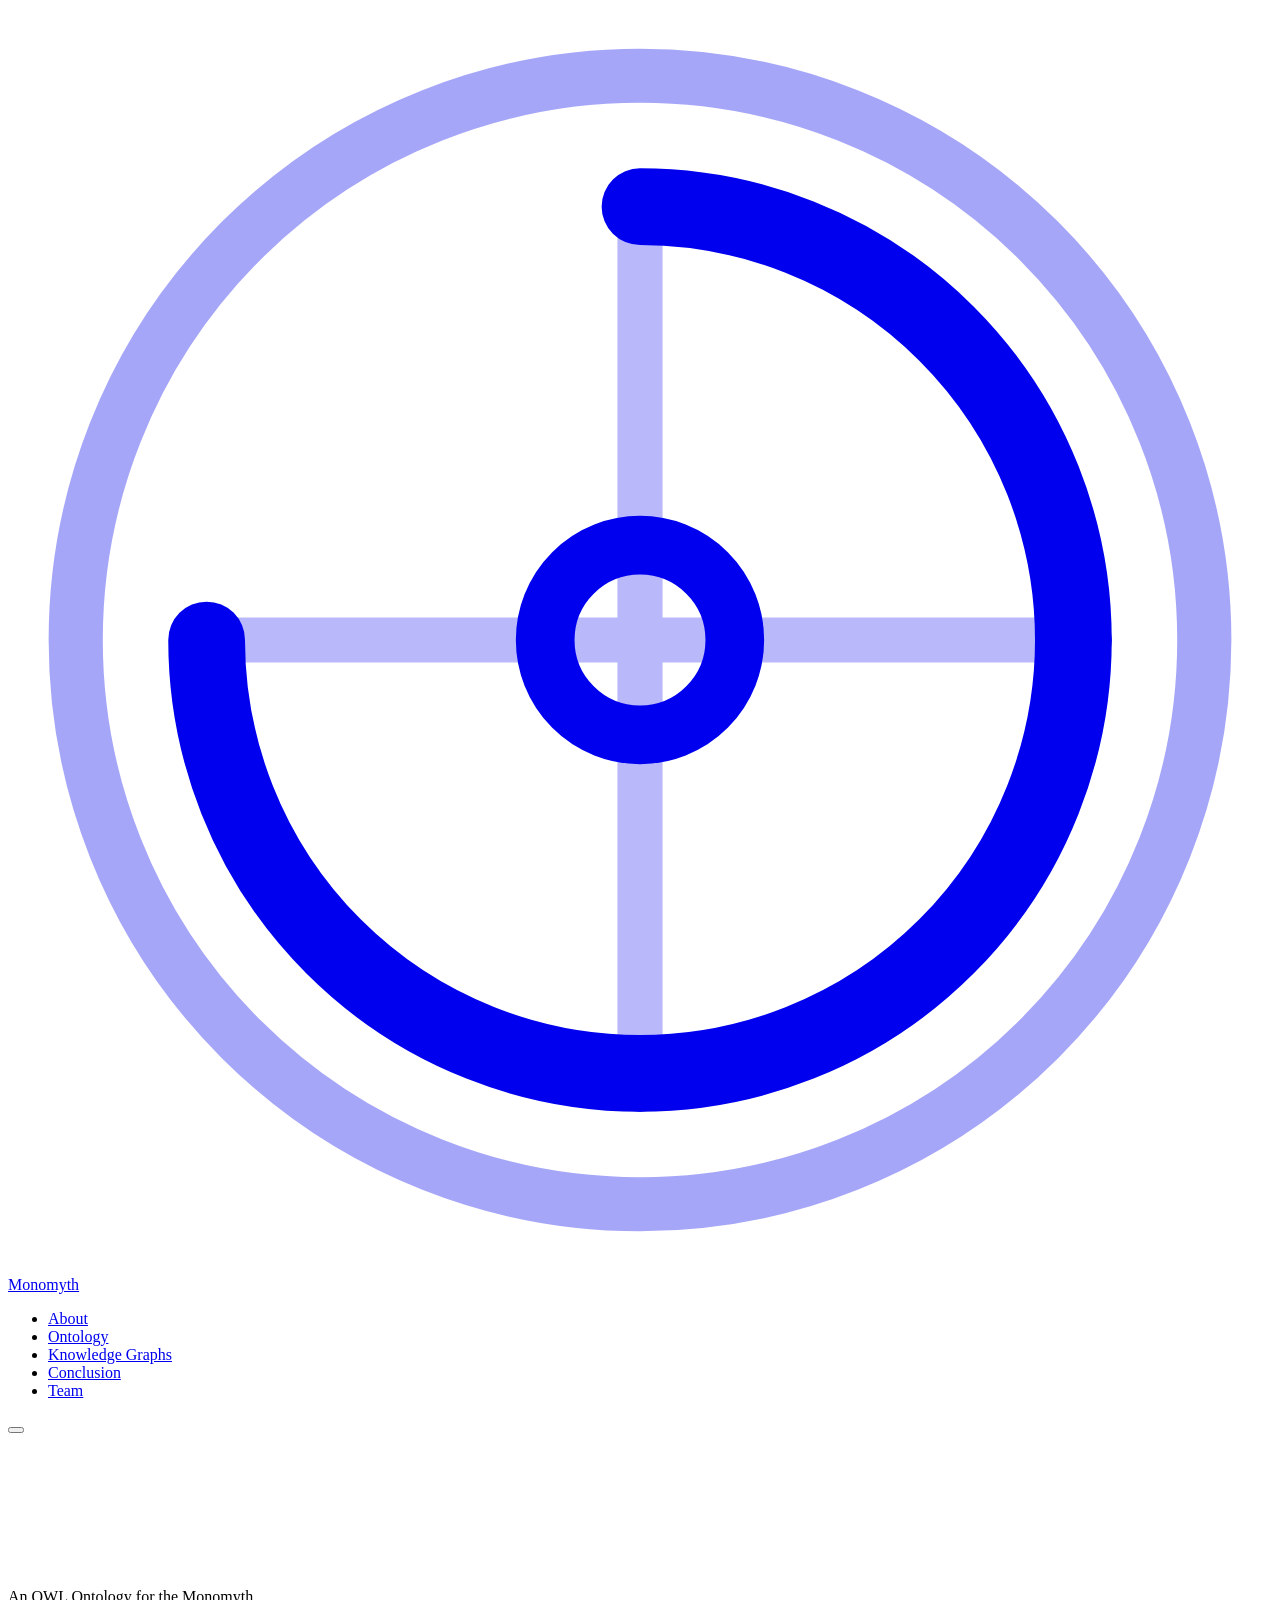
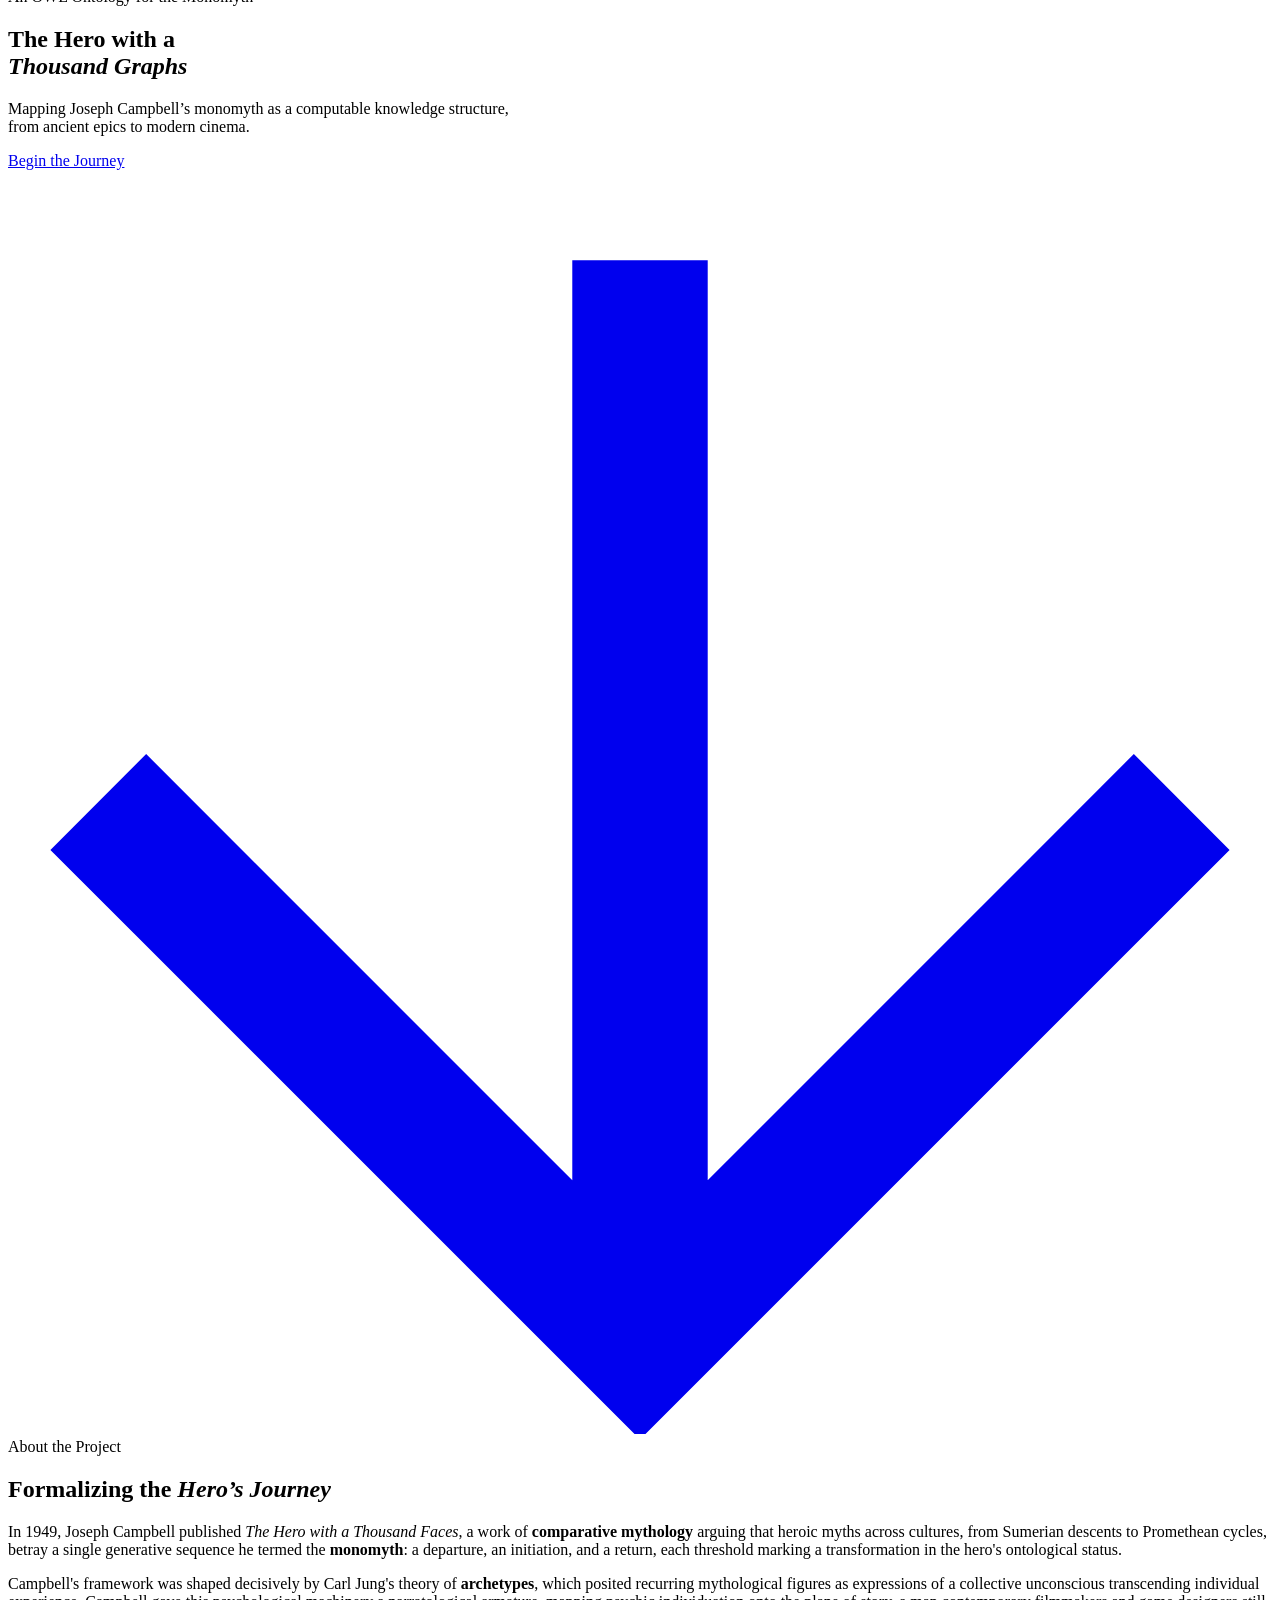
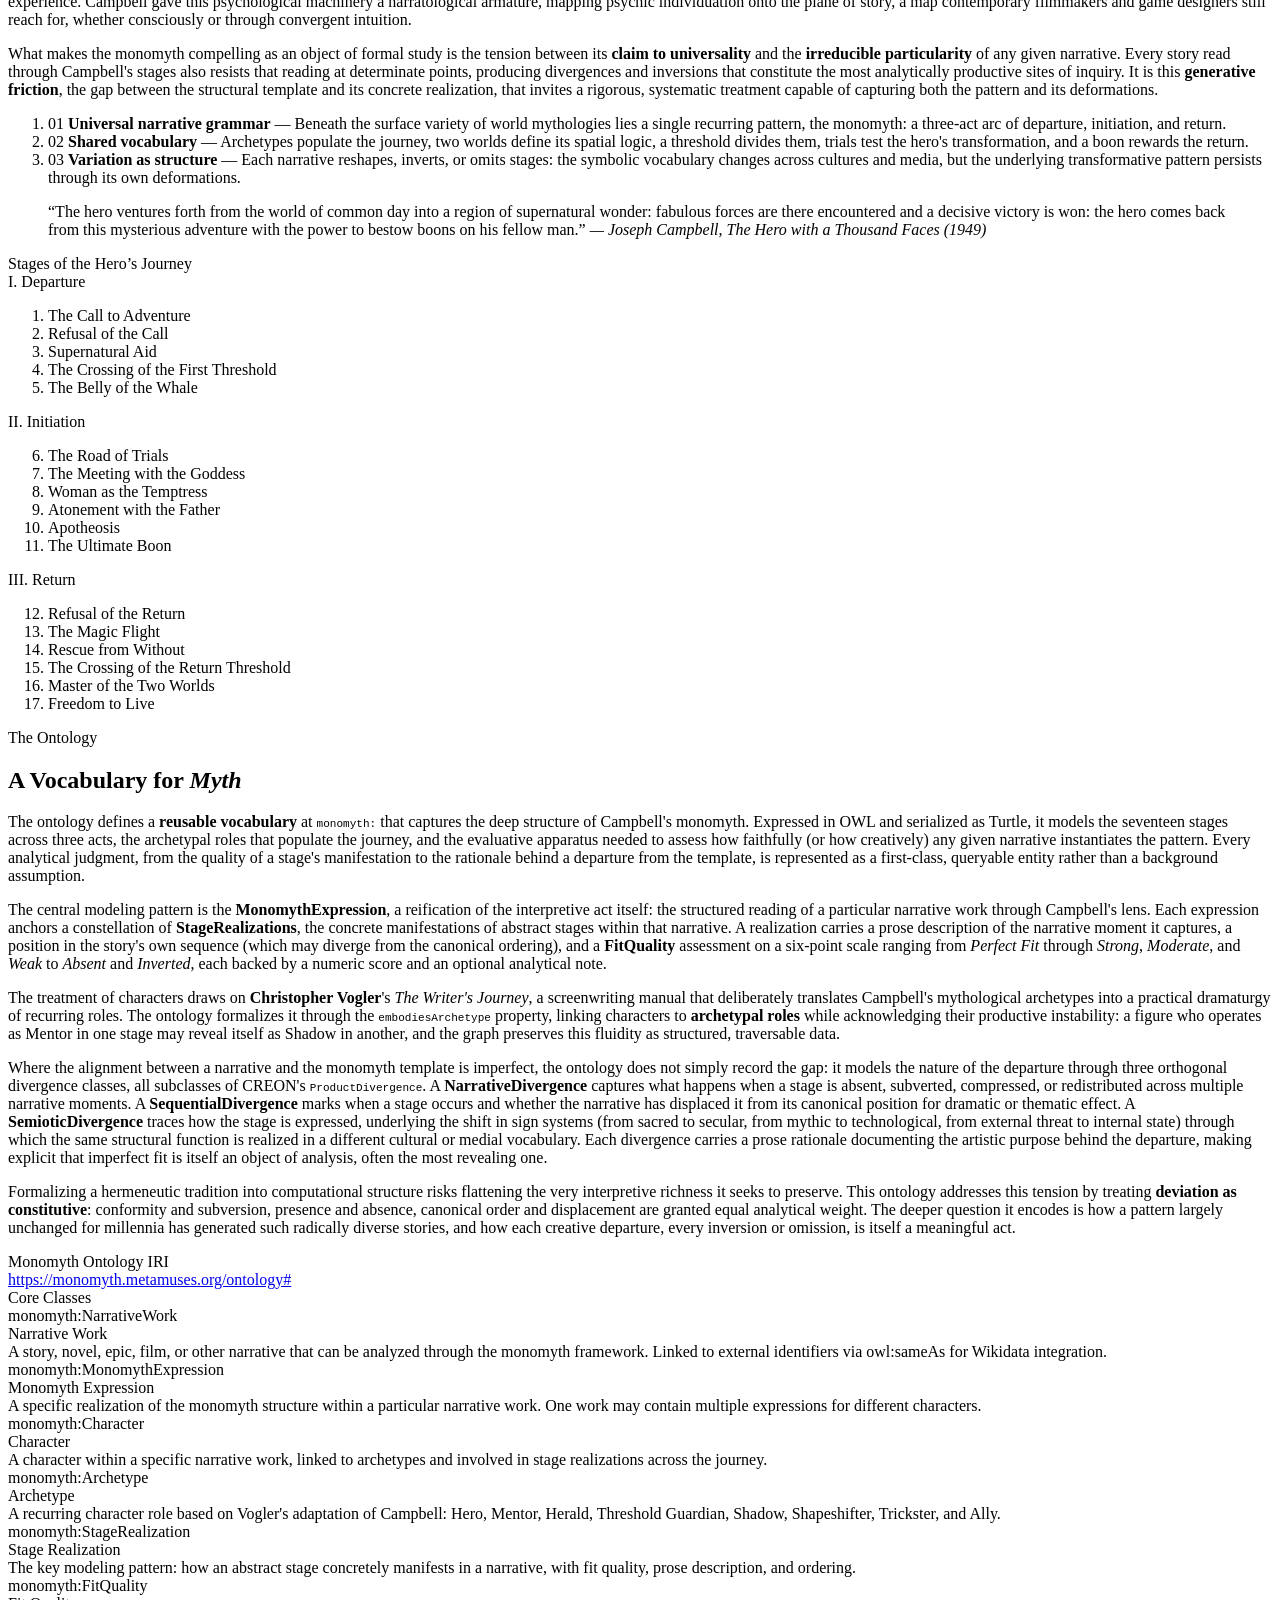
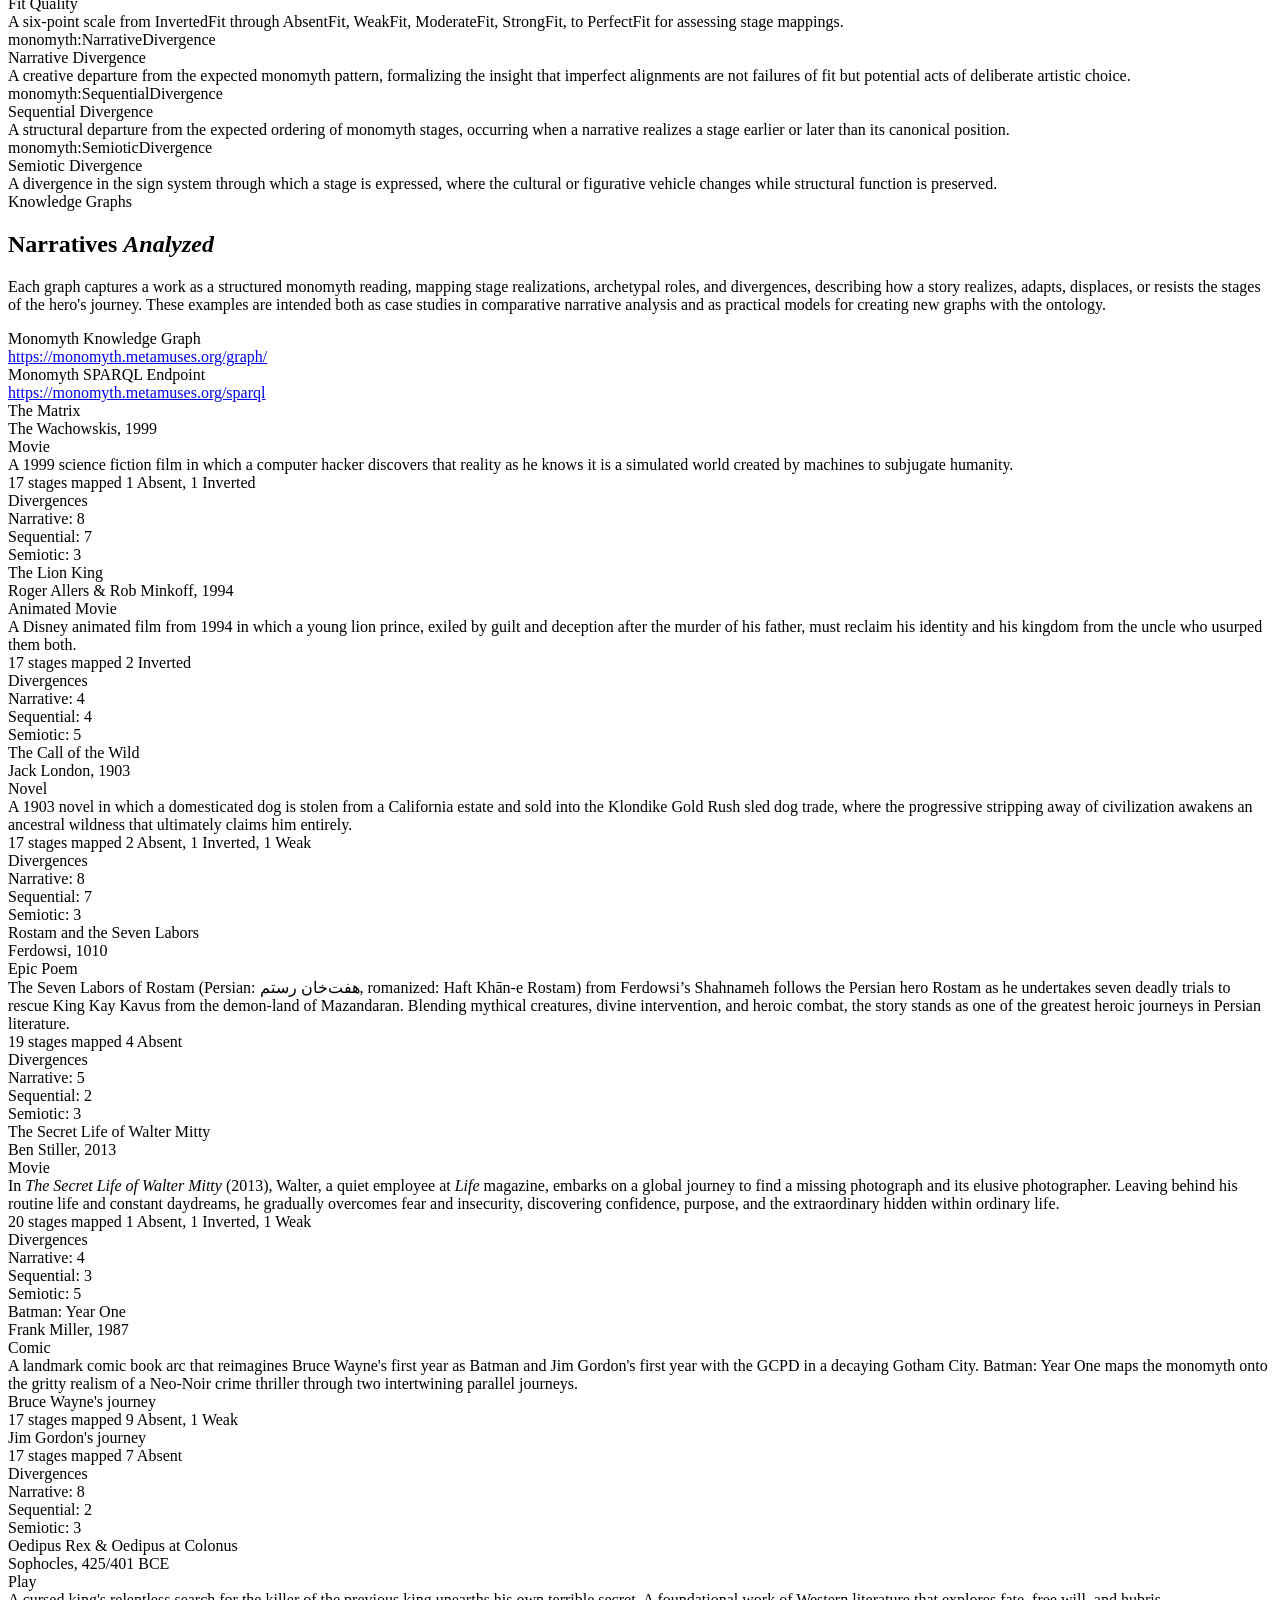
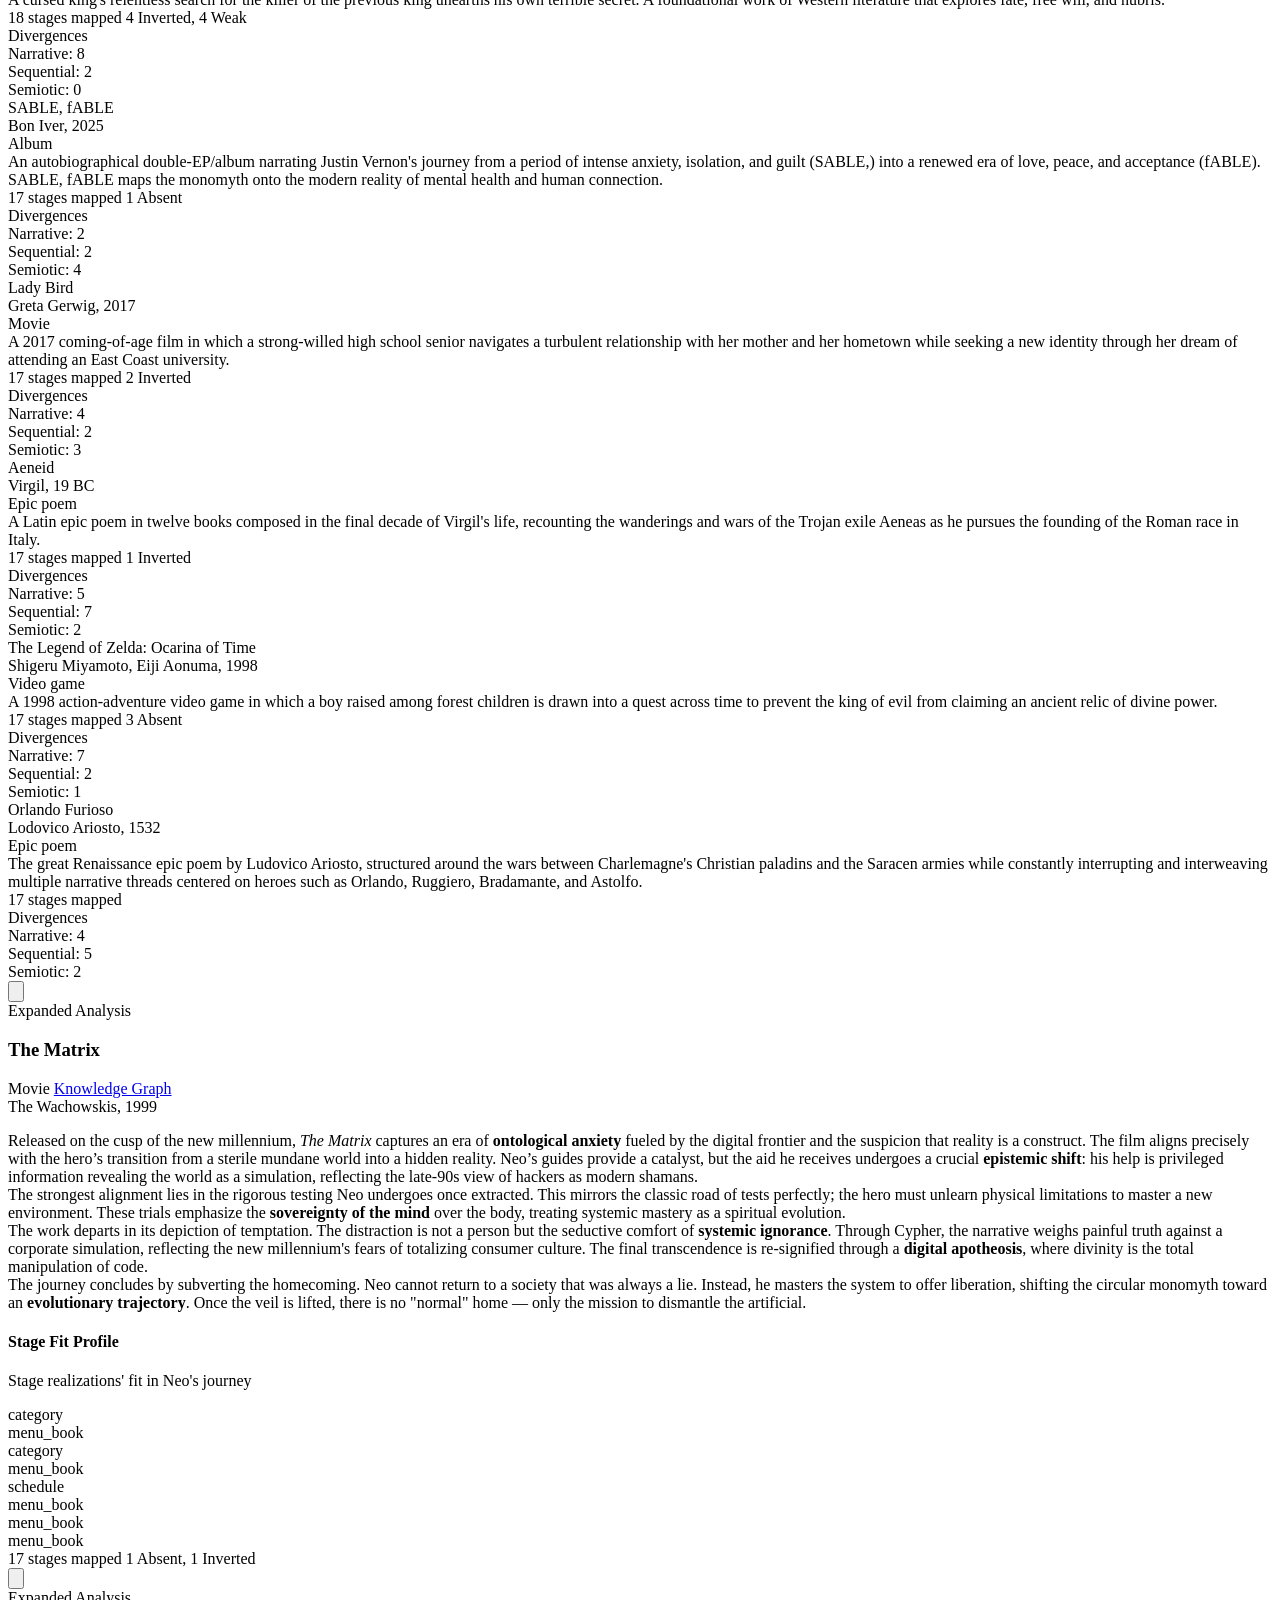
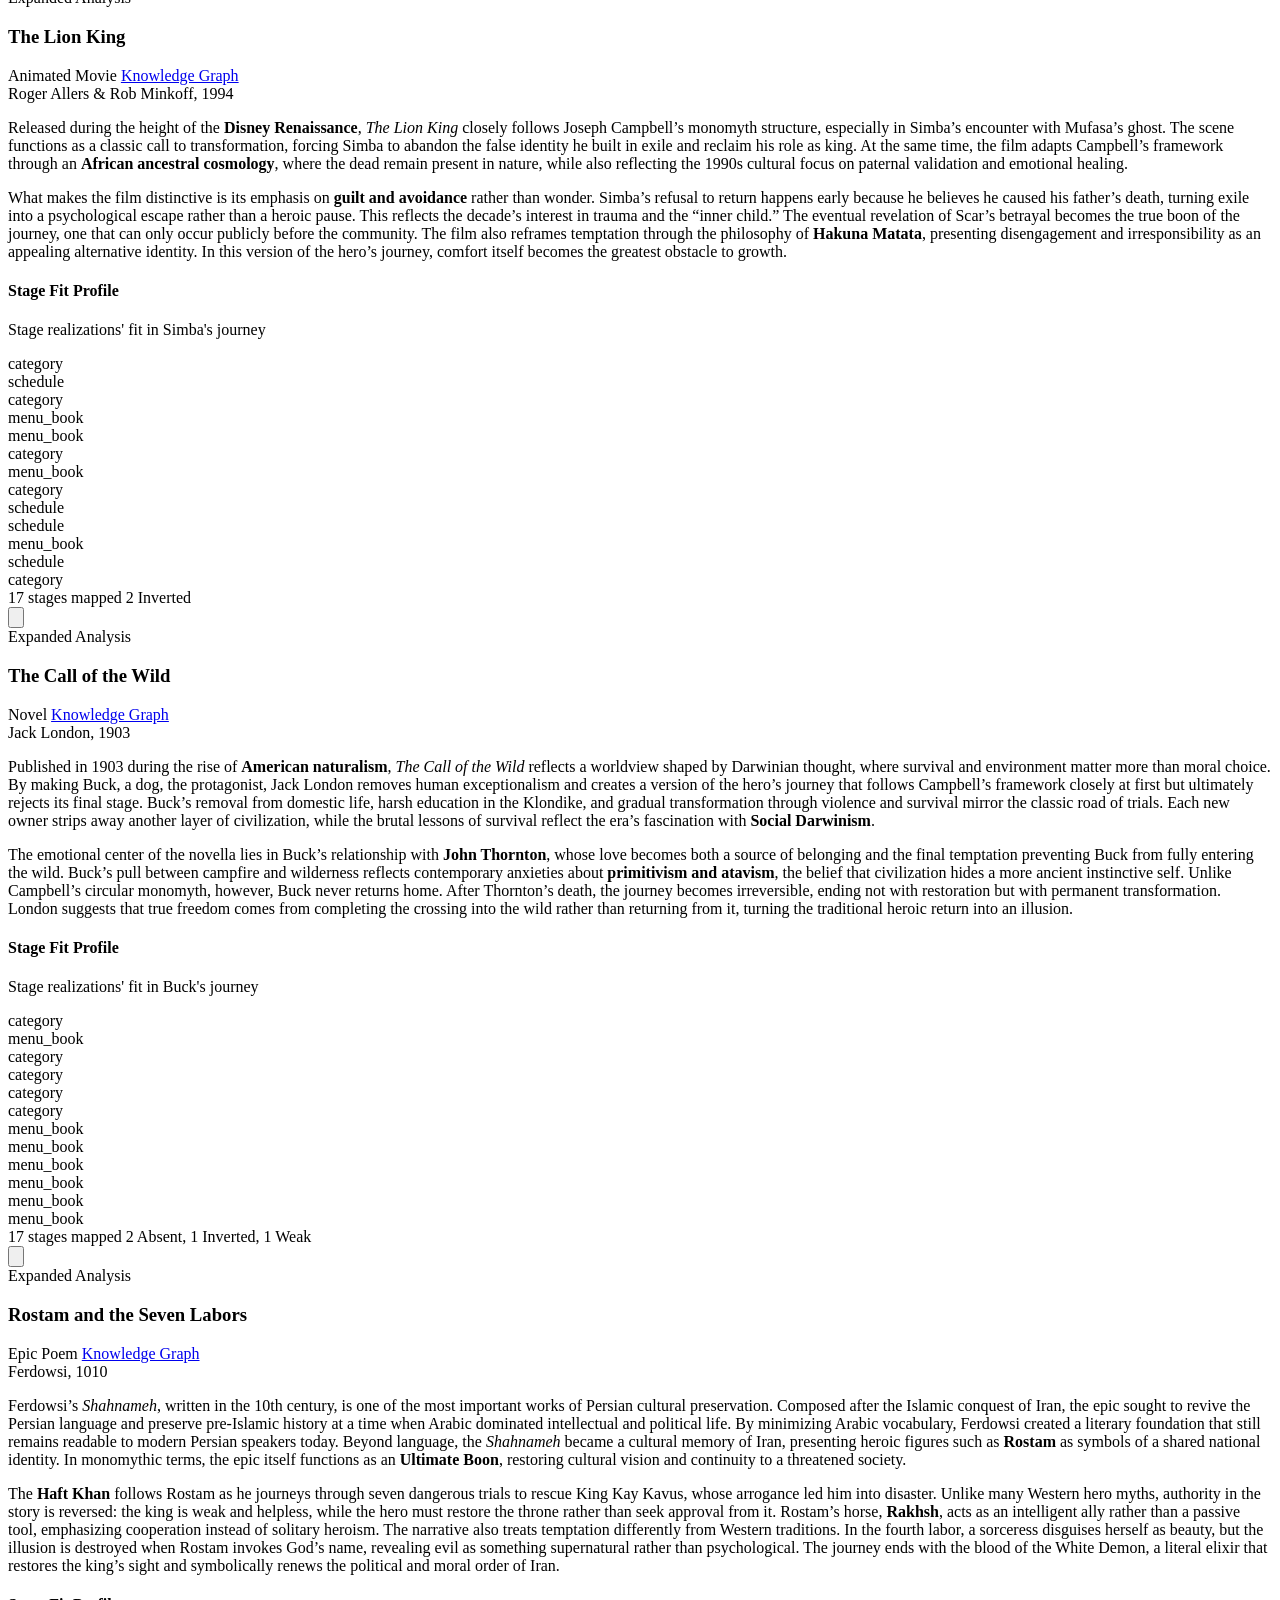
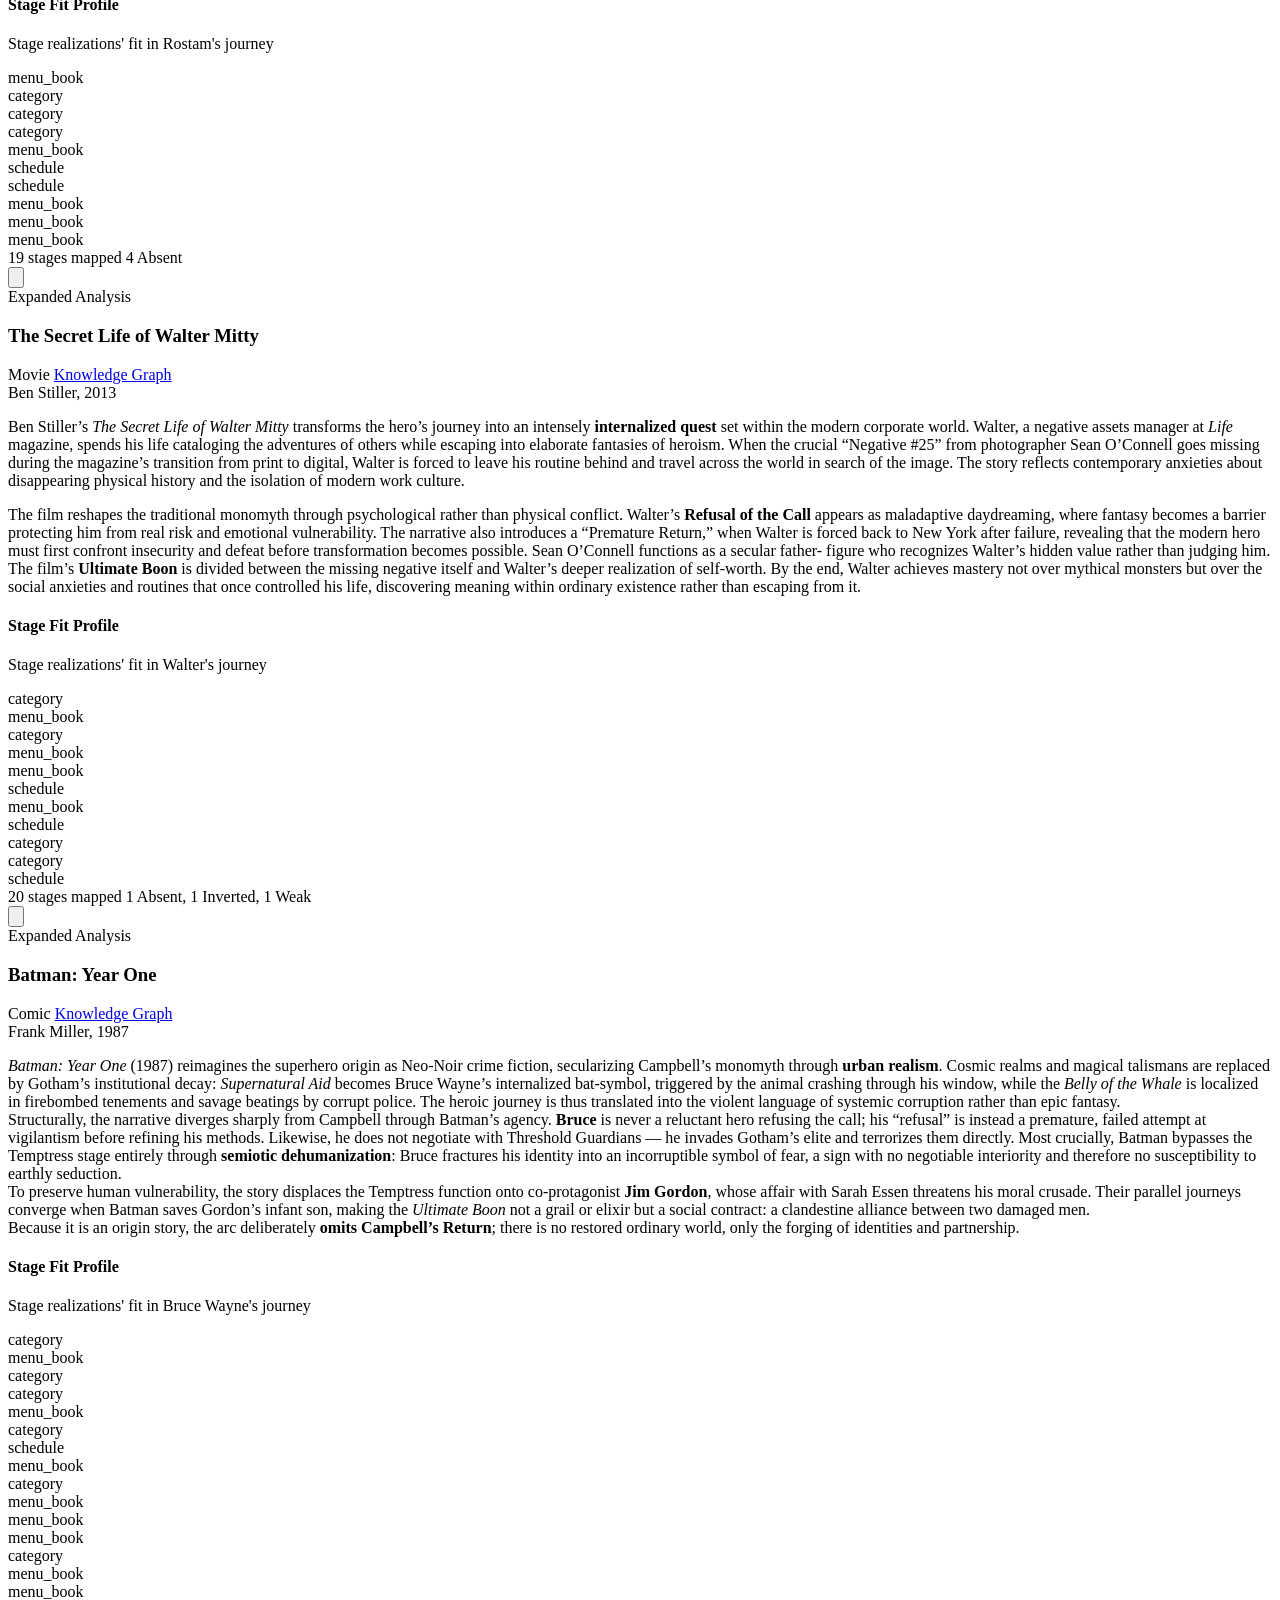
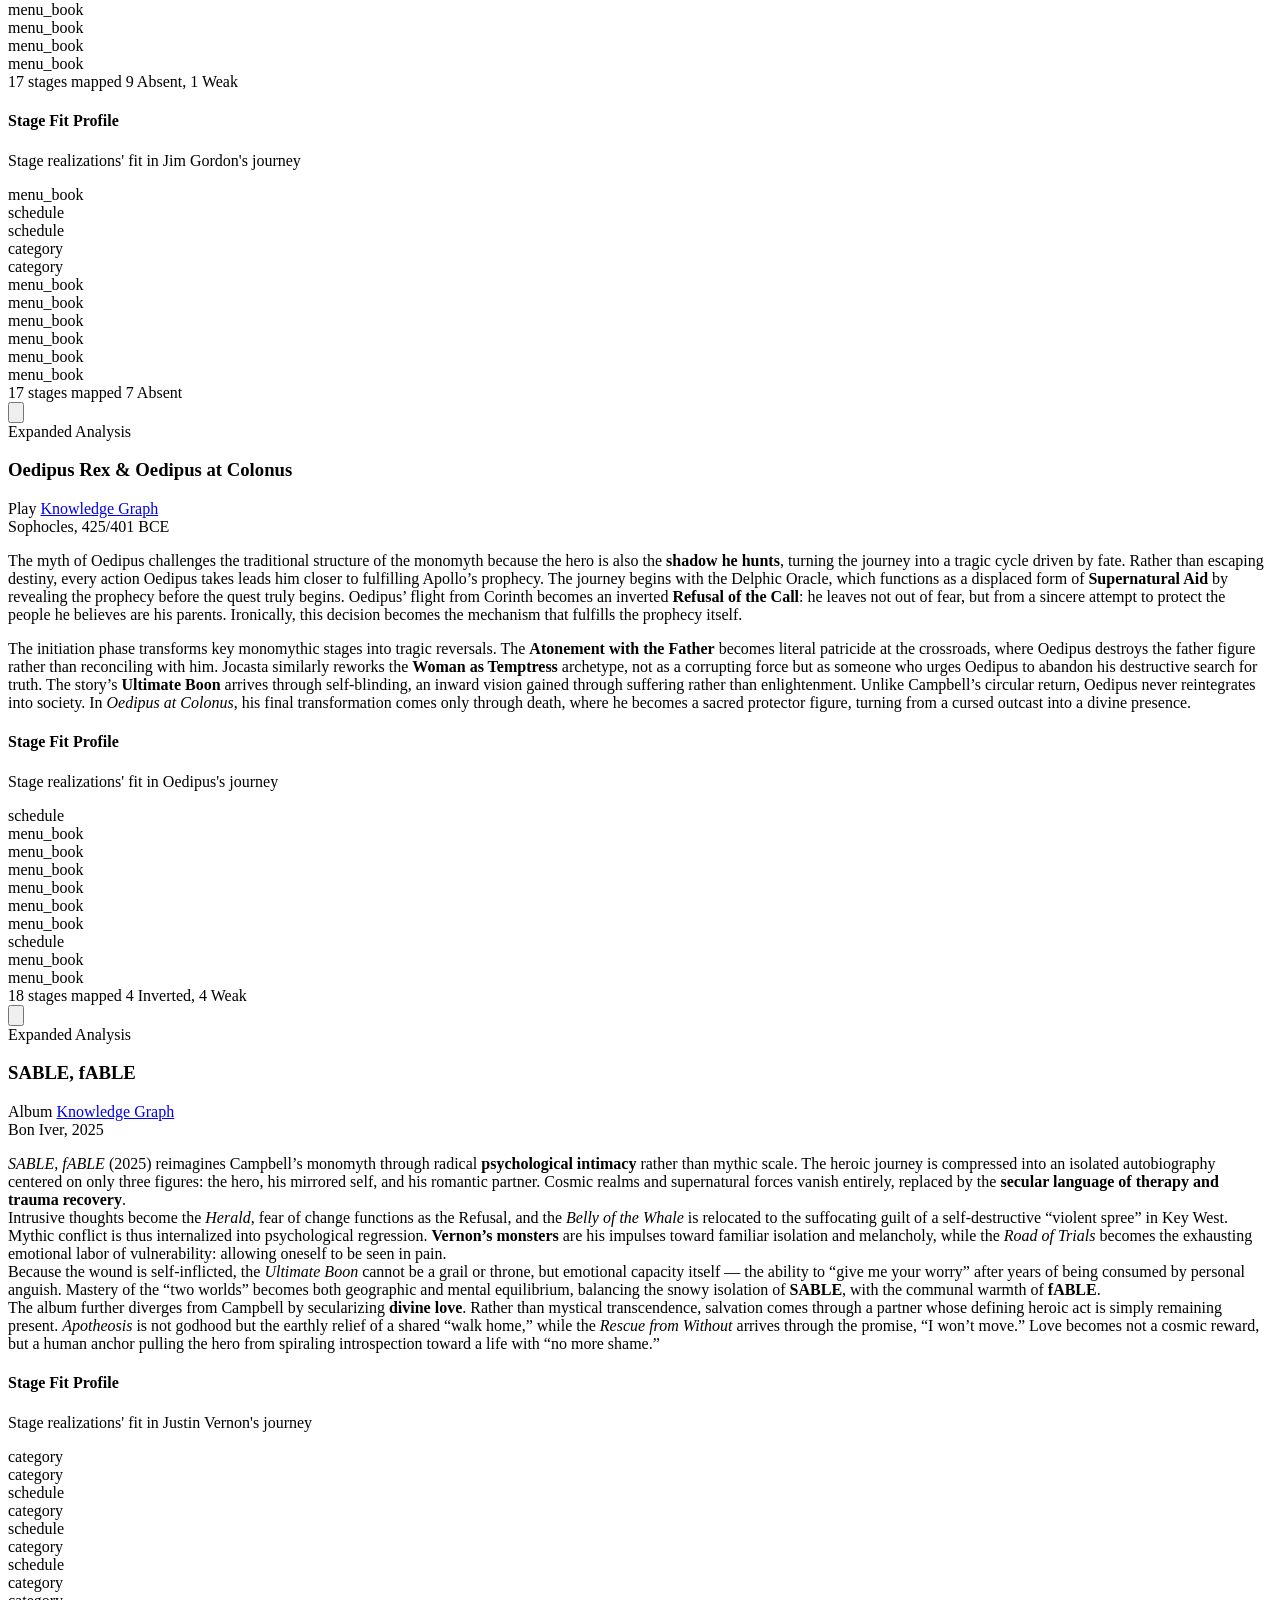
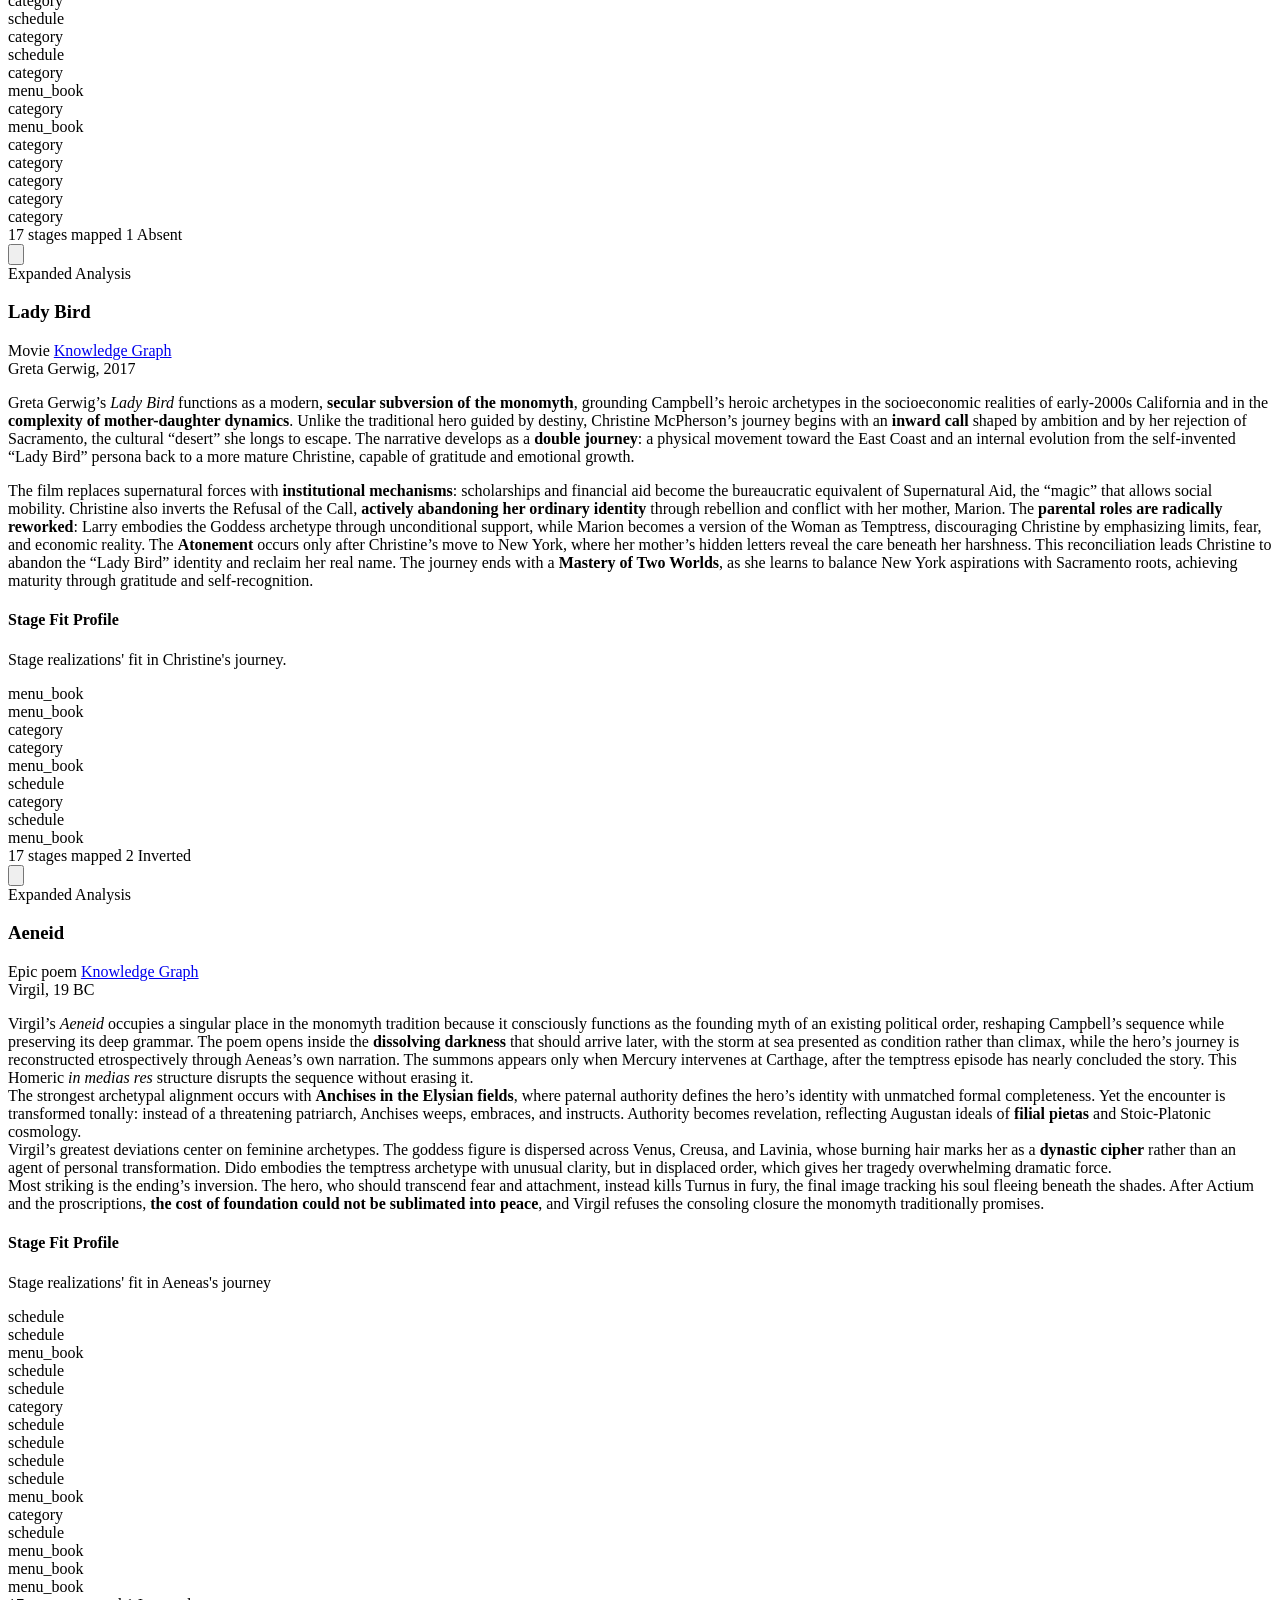
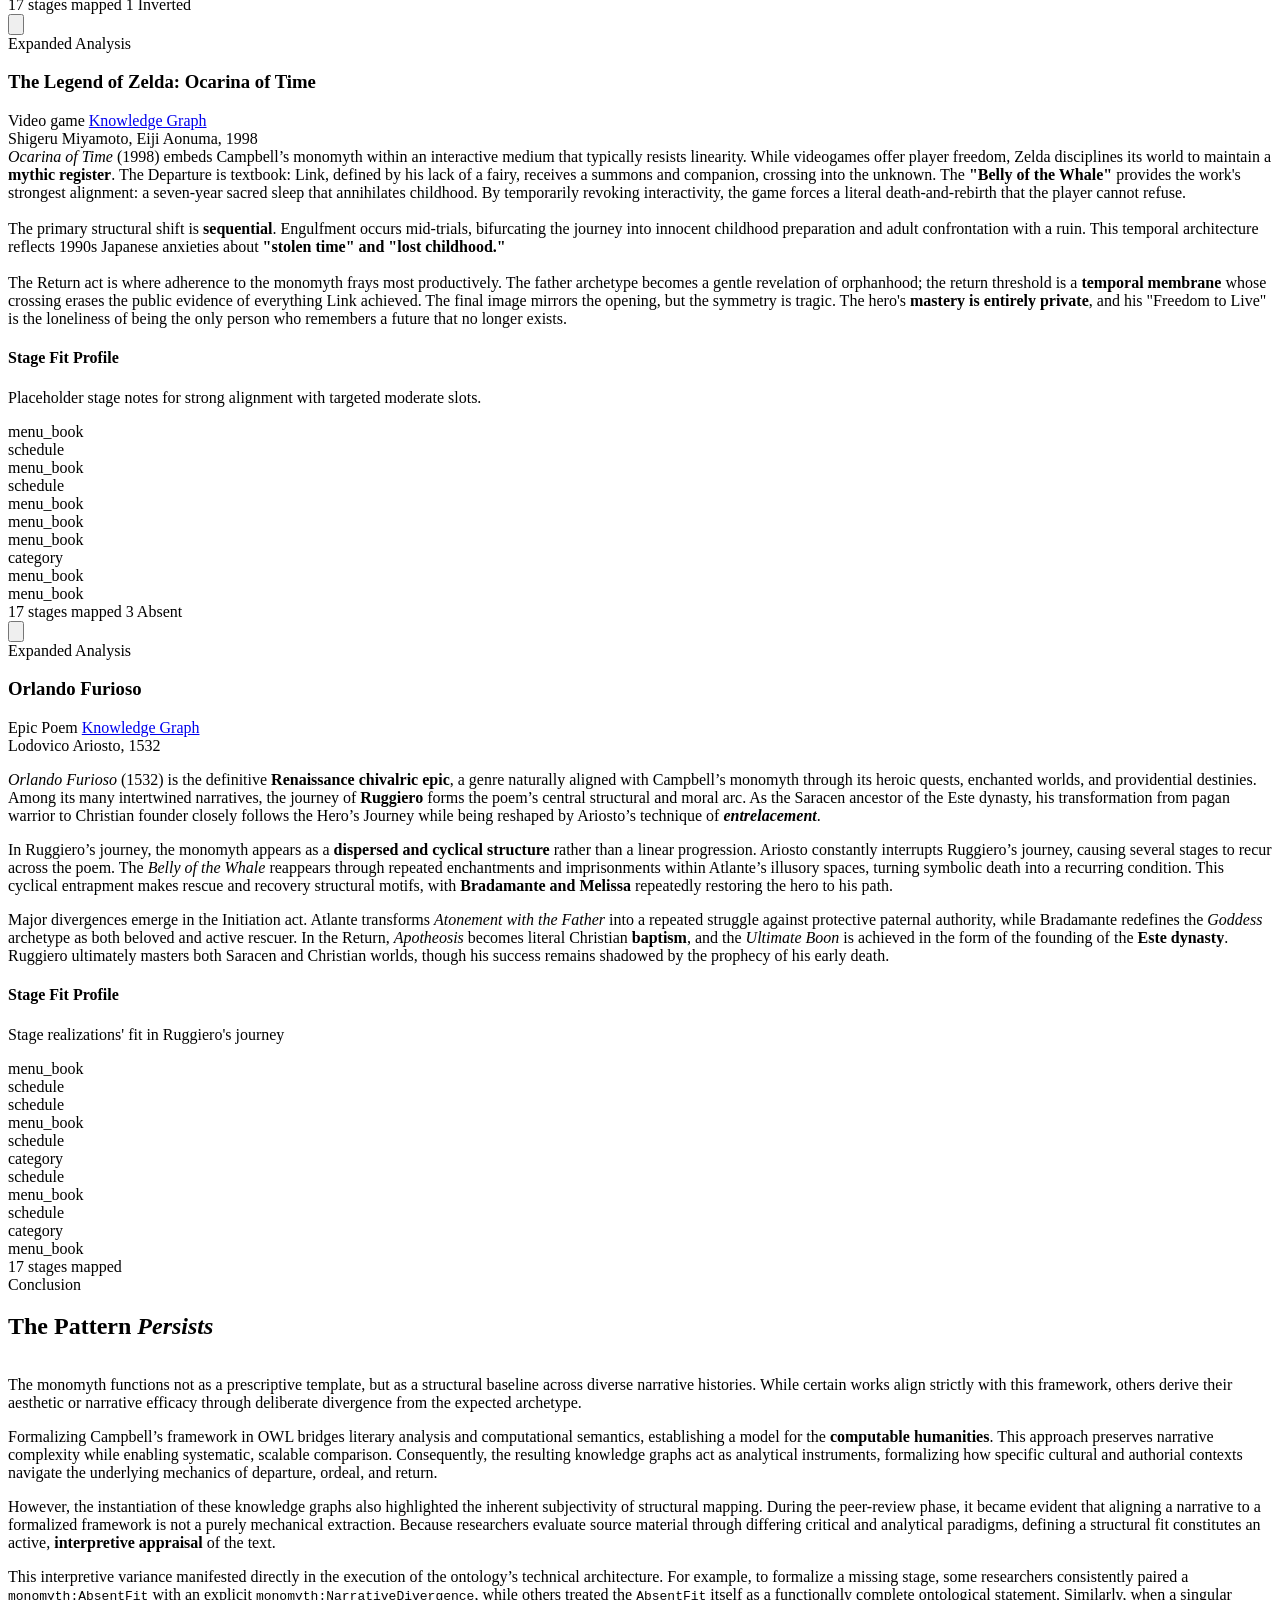
==== commit a7f4b51c: "Increase padding in kg boxes and standardize Rostam poem name" ====
--- a/website/index.html
+++ b/website/index.html
@@ -471,8 +471,8 @@
           <div class="kg-card-inner">
             <div class="kg-card-header">
               <div>
-                <div class="work-title">The Rostam and Haft-Khan</div>
-                <div class="work-author"> Ferdowsi, 1010</div>
+                <div class="work-title">Rostam and the Seven Labors</div>
+                <div class="work-author">Ferdowsi, 1010</div>
               </div>
               <span class="tag tag-book">Epic Poem</span>
             </div>
@@ -1278,7 +1278,7 @@
       <div class="kg-modal-header">
         <div class="kg-modal-kicker">Expanded Analysis</div>
         <div class="kg-modal-title-row">
-          <h3 class="kg-modal-title" id="kgModalRostamTitle">The Rostam and Haft-Khan</h3>
+          <h3 class="kg-modal-title" id="kgModalRostamTitle">Rostam and the Seven Labors</h3>
           <div class="kg-modal-tags">
             <span class="tag tag-book">Epic Poem</span>
             <a href="https://monomyth.metamuses.org/subgraphs/rostam-haft-khan.ttl"
@@ -2654,7 +2654,7 @@
                           </div>
                           <a href="https://api.triplydb.com/s/ShckpQF3l" target="_blank" class="sparql-link">
                             <svg class="sparql-icon" width="14" height="14" viewBox="0 0 24 24" fill="none" stroke-linecap="round" stroke-linejoin="round"><ellipse cx="12" cy="5" rx="9" ry="3"></ellipse><path d="M21 12c0 1.66-4 3-9 3s-9-1.34-9-3"></path><path d="M3 5v14c0 1.66 4 3 9 3s9-1.34 9-3V5"></path></svg>
-                            <span>Check on SPARQL endpoint</span>
+                            <span>View on SPARQL explorer</span>
                           </a>
                         </div>
                       </div>
@@ -2670,7 +2670,7 @@
                           </div>
                           <a href="https://api.triplydb.com/s/6xdh8kNPG" target="_blank" class="sparql-link">
                             <svg class="sparql-icon" width="14" height="14" viewBox="0 0 24 24" fill="none" stroke-linecap="round" stroke-linejoin="round"><ellipse cx="12" cy="5" rx="9" ry="3"></ellipse><path d="M21 12c0 1.66-4 3-9 3s-9-1.34-9-3"></path><path d="M3 5v14c0 1.66 4 3 9 3s9-1.34 9-3V5"></path></svg>
-                            <span>Check on SPARQL endpoint</span>
+                            <span>View on SPARQL explorer</span>
                           </a>
                         </div>
                       </div>
@@ -2686,7 +2686,7 @@
                           </div>
                           <a href="https://api.triplydb.com/s/C0LZH0n6W" target="_blank" class="sparql-link">
                             <svg class="sparql-icon" width="14" height="14" viewBox="0 0 24 24" fill="none" stroke-linecap="round" stroke-linejoin="round"><ellipse cx="12" cy="5" rx="9" ry="3"></ellipse><path d="M21 12c0 1.66-4 3-9 3s-9-1.34-9-3"></path><path d="M3 5v14c0 1.66 4 3 9 3s9-1.34 9-3V5"></path></svg>
-                            <span>Check on SPARQL endpoint</span>
+                            <span>View on SPARQL explorer</span>
                           </a>
                         </div>
                       </div>
@@ -2757,8 +2757,7 @@
             <img src="img/maryam.png" alt="Maryam Dadrasrazi">
           </div>
           <div class="name">Maryam Dadrasrazi</div>
-          <div class="bio">Curated the knowledge graph of <code>monomyth:NarrativeWork</code>: <em>The Rostam and
-              Haft-Khan</em>, <em>The Secret Life of Walter Mitty</em>.</div>
+          <div class="bio">Curated the knowledge graph of <code>monomyth:NarrativeWork</code>: <em>Rostam and the Seven Labors</em>, <em>The Secret Life of Walter Mitty</em>.</div>
           <div class="team-social">
             <a href="https://github.com/Maryamdadras" target="_blank" title="GitHub Profile">
               <svg viewBox="0 0 24 24" fill="none" stroke="currentColor" stroke-width="2" stroke-linecap="round"
@@ -2803,6 +2802,7 @@
           <li><a target="_blank" rel="noopener" href="https://monomyth.metamuses.org/ontology#">Ontology</a></li>
           <li><a target="_blank" rel="noopener" href="https://monomyth.metamuses.org/graph/">Graph</a></li>
           <li><a target="_blank" rel="noopener" href="https://monomyth.metamuses.org/sparql">SPARQL</a></li>
+          <li><a target="_blank" rel="noopener" href="https://monomyth.metamuses.org/explore">Explore</a></li>
           <li><a target="_blank" rel="noopener" href="https://github.com/metamuses/monomyth">GitHub</a></li>
         </ul>
       </div>
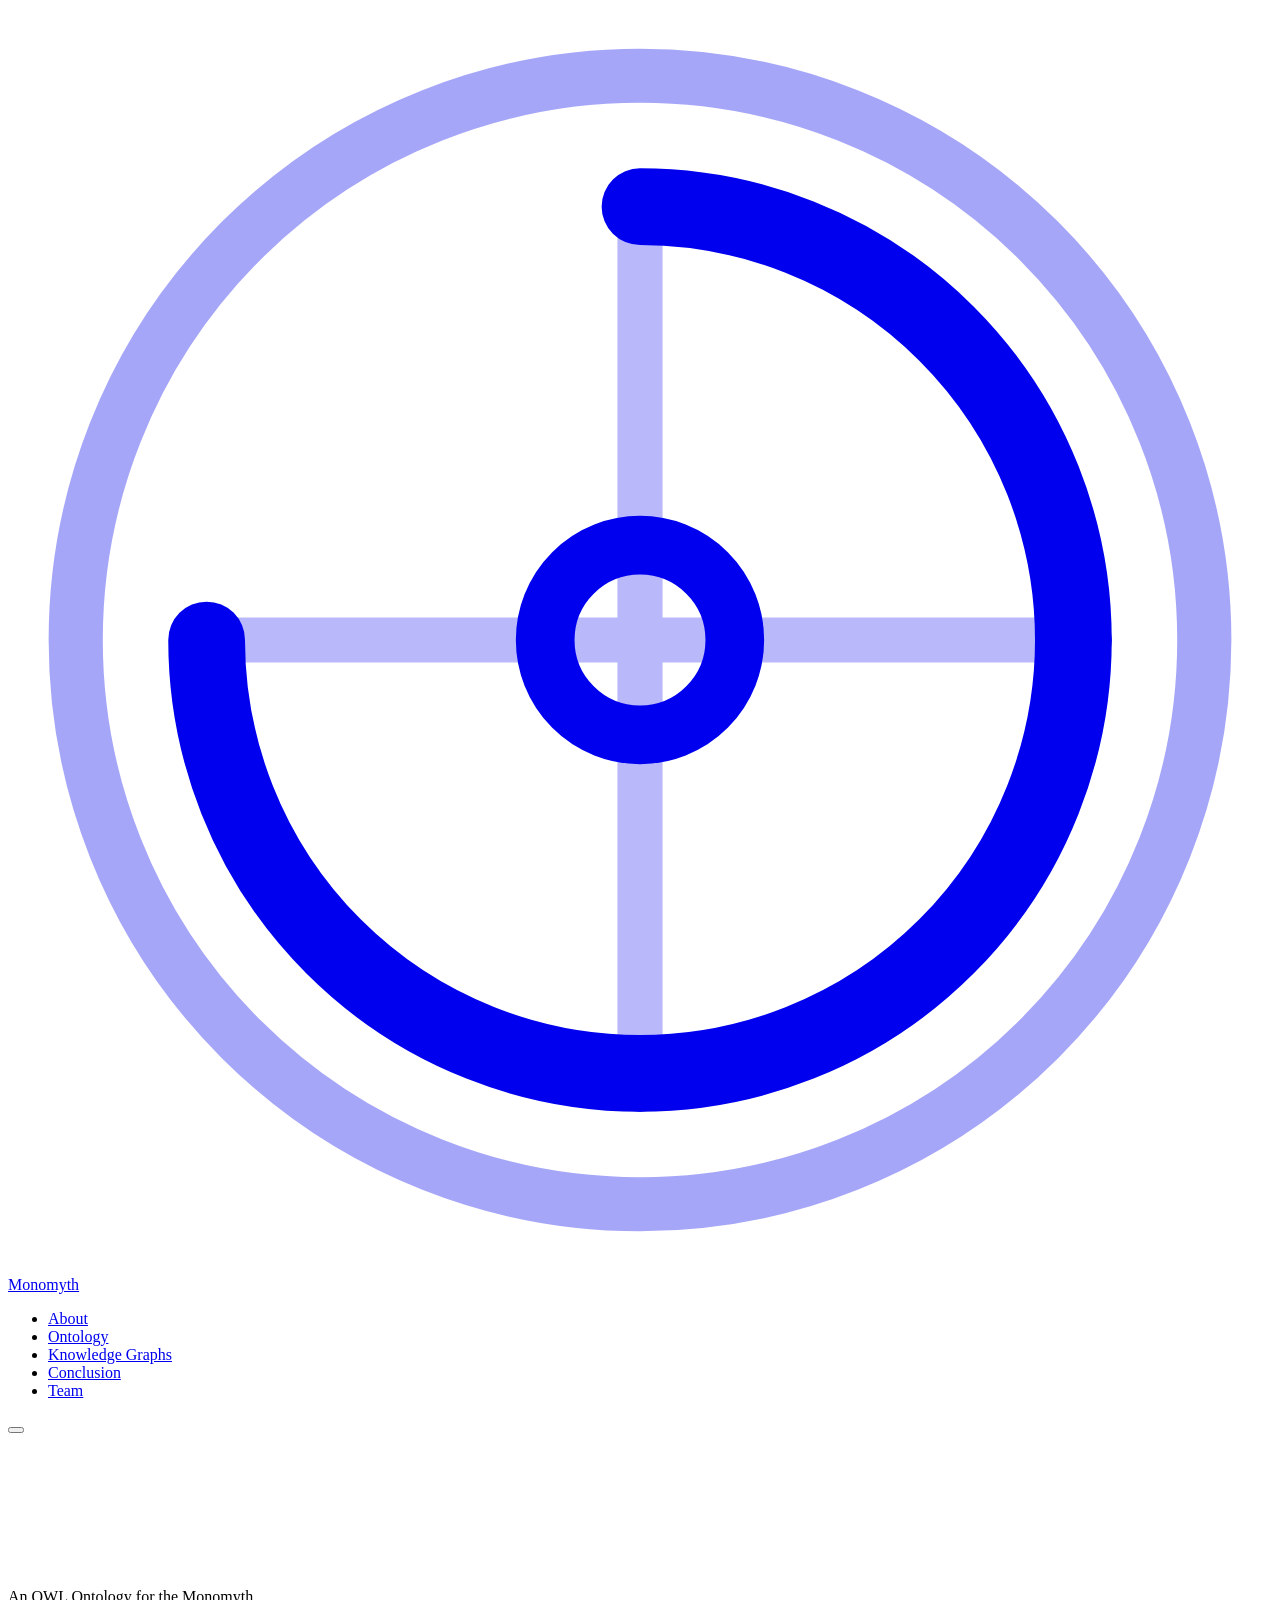
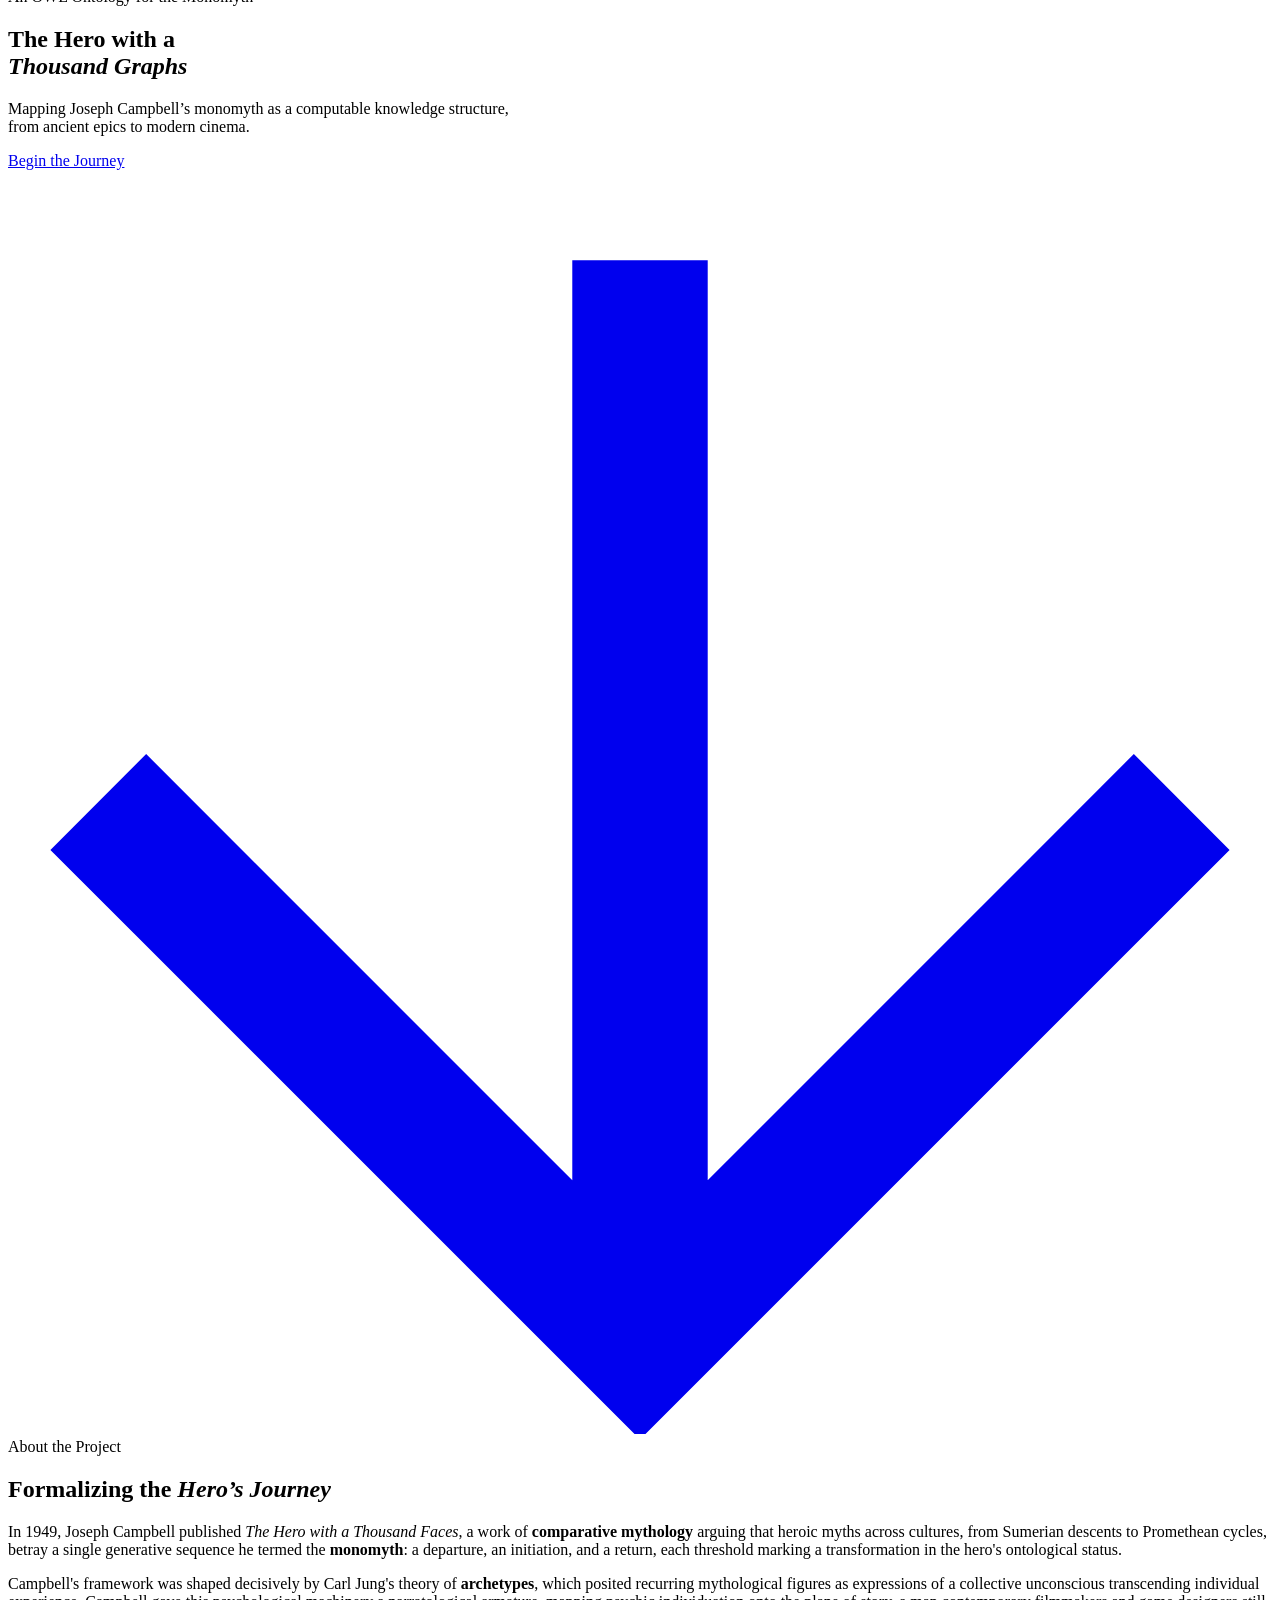
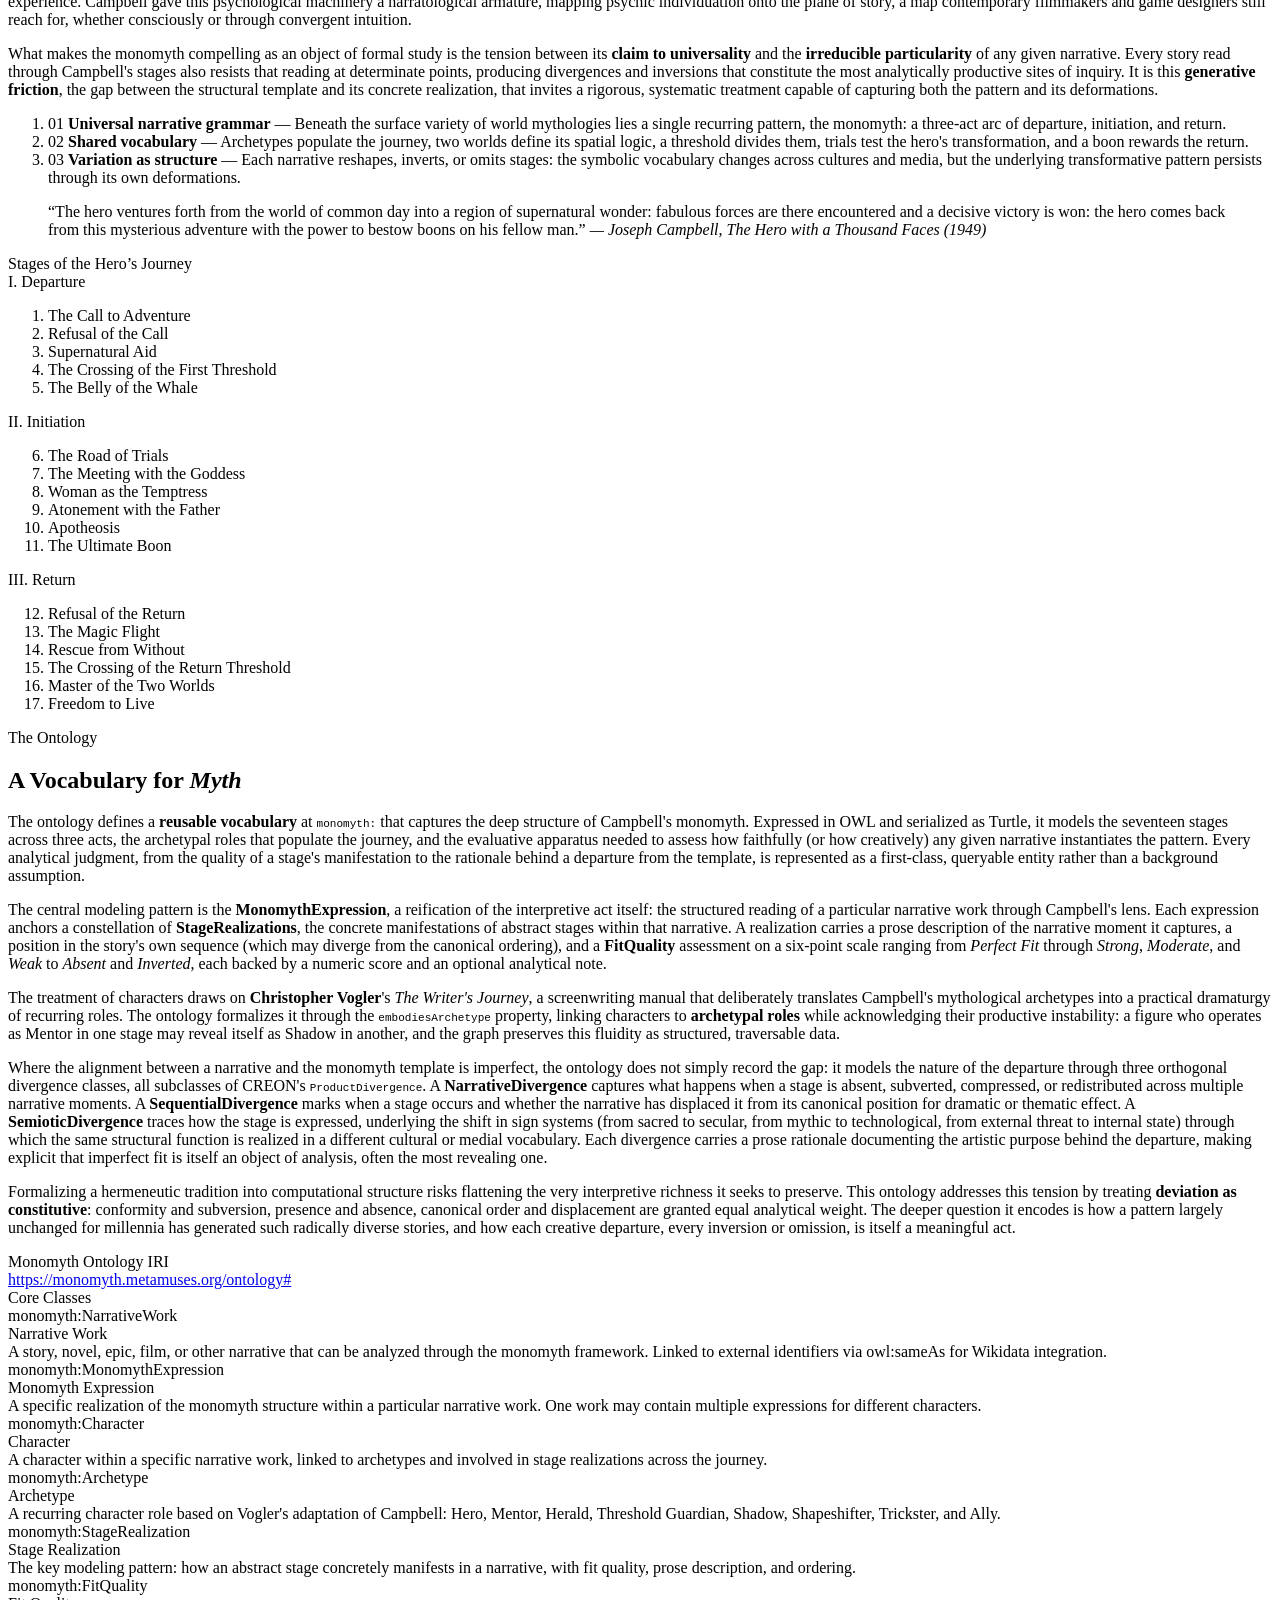
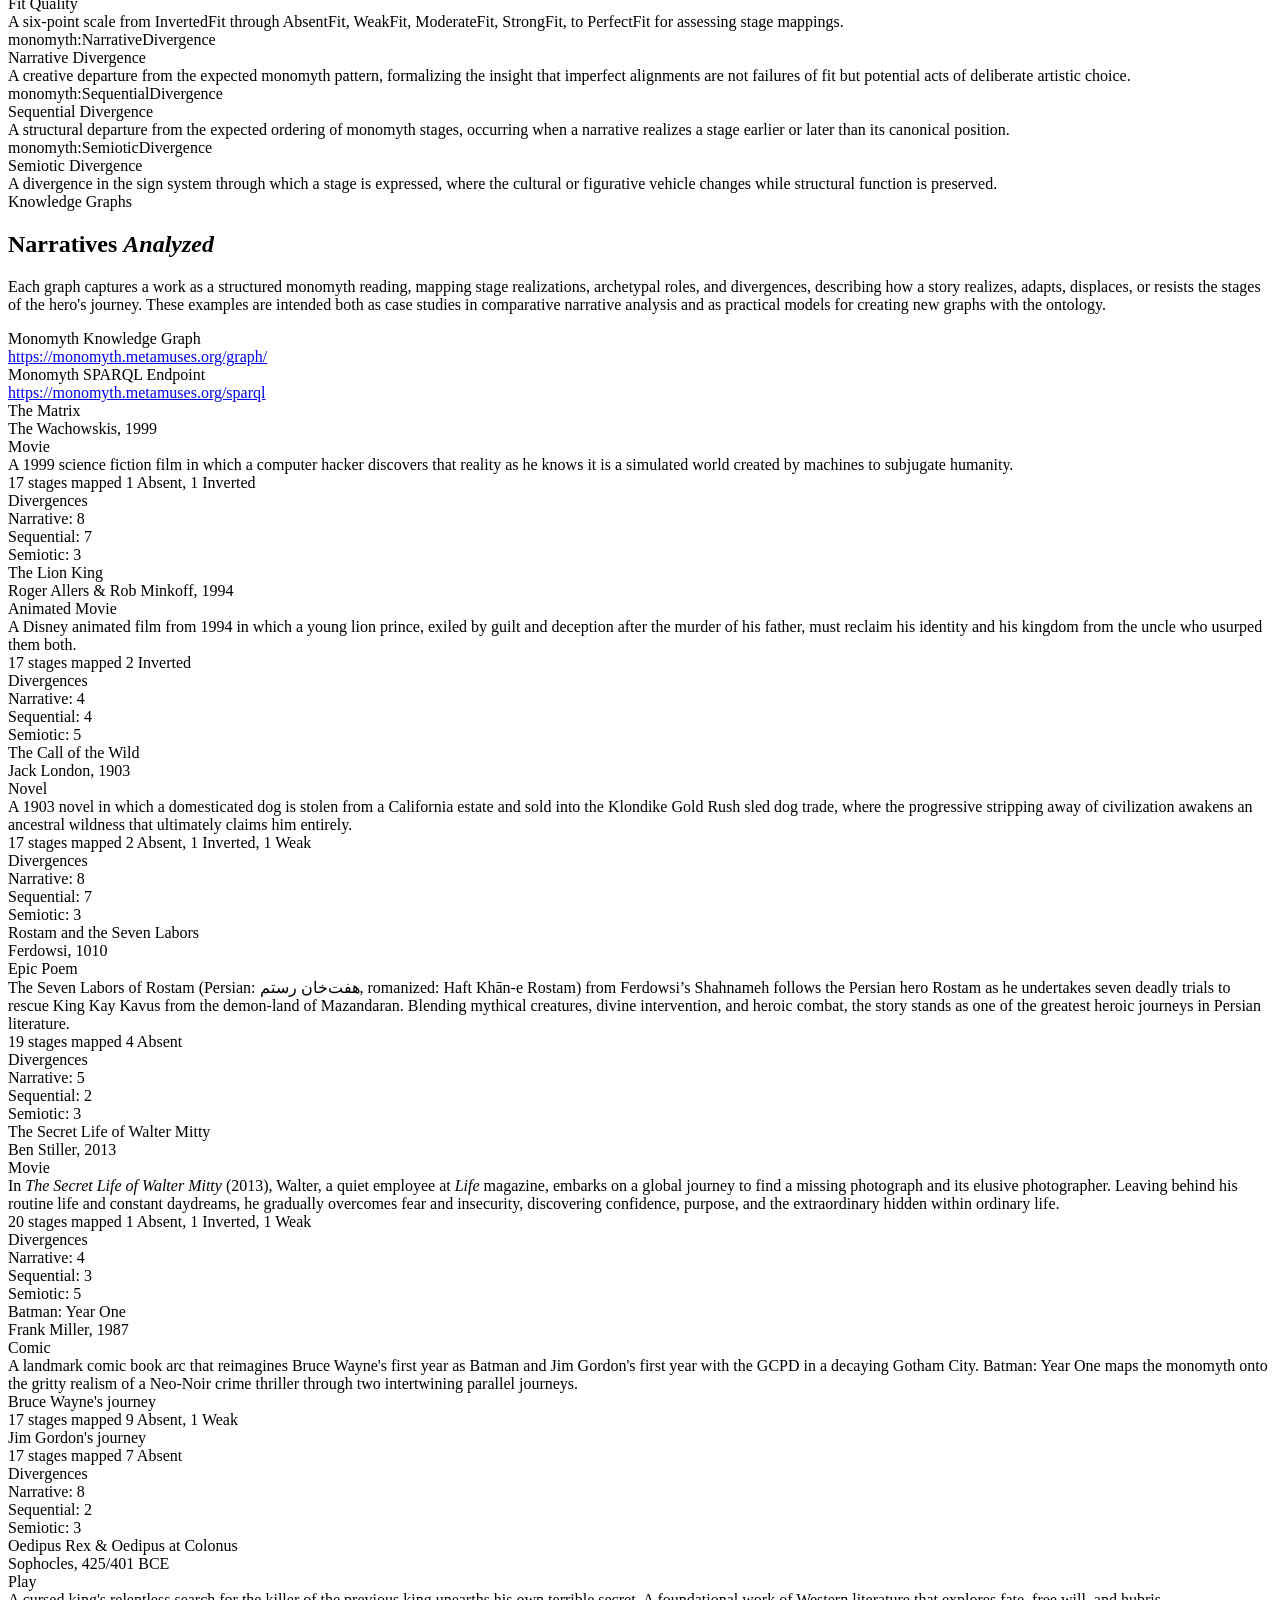
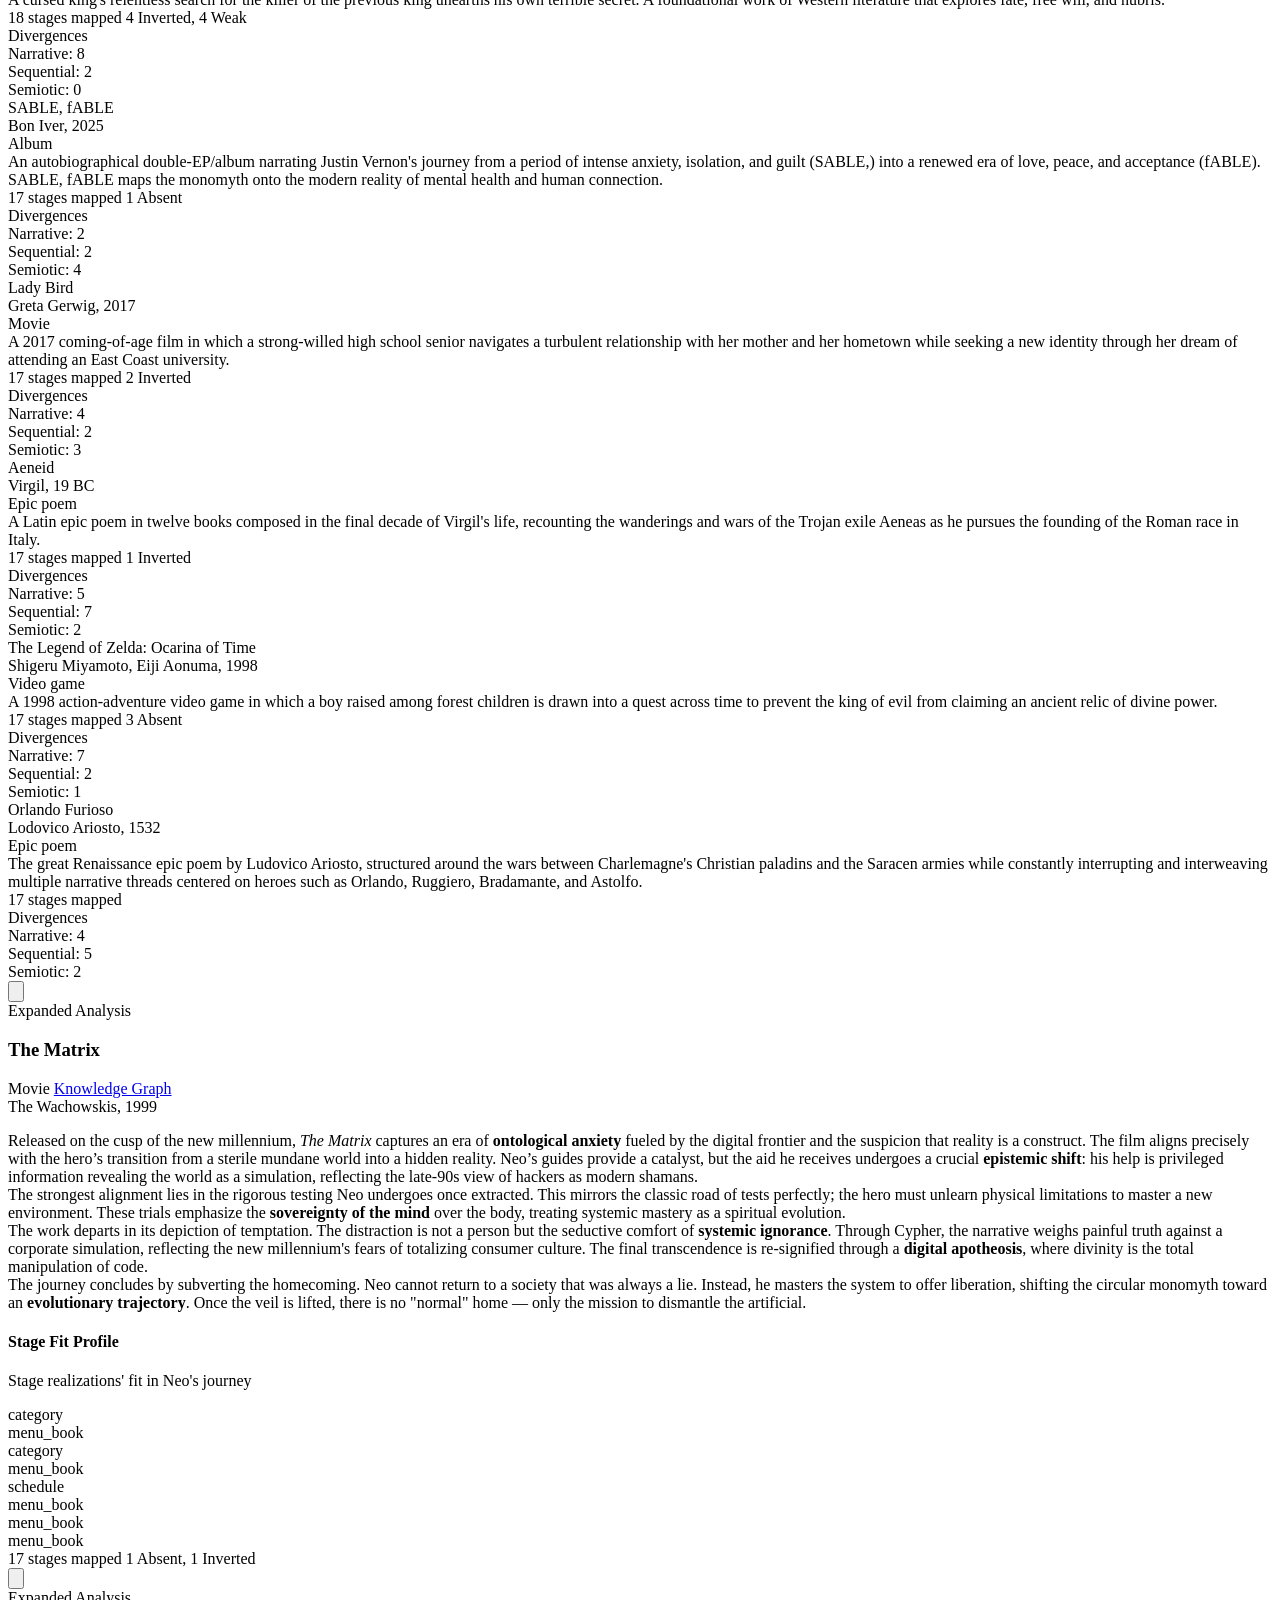
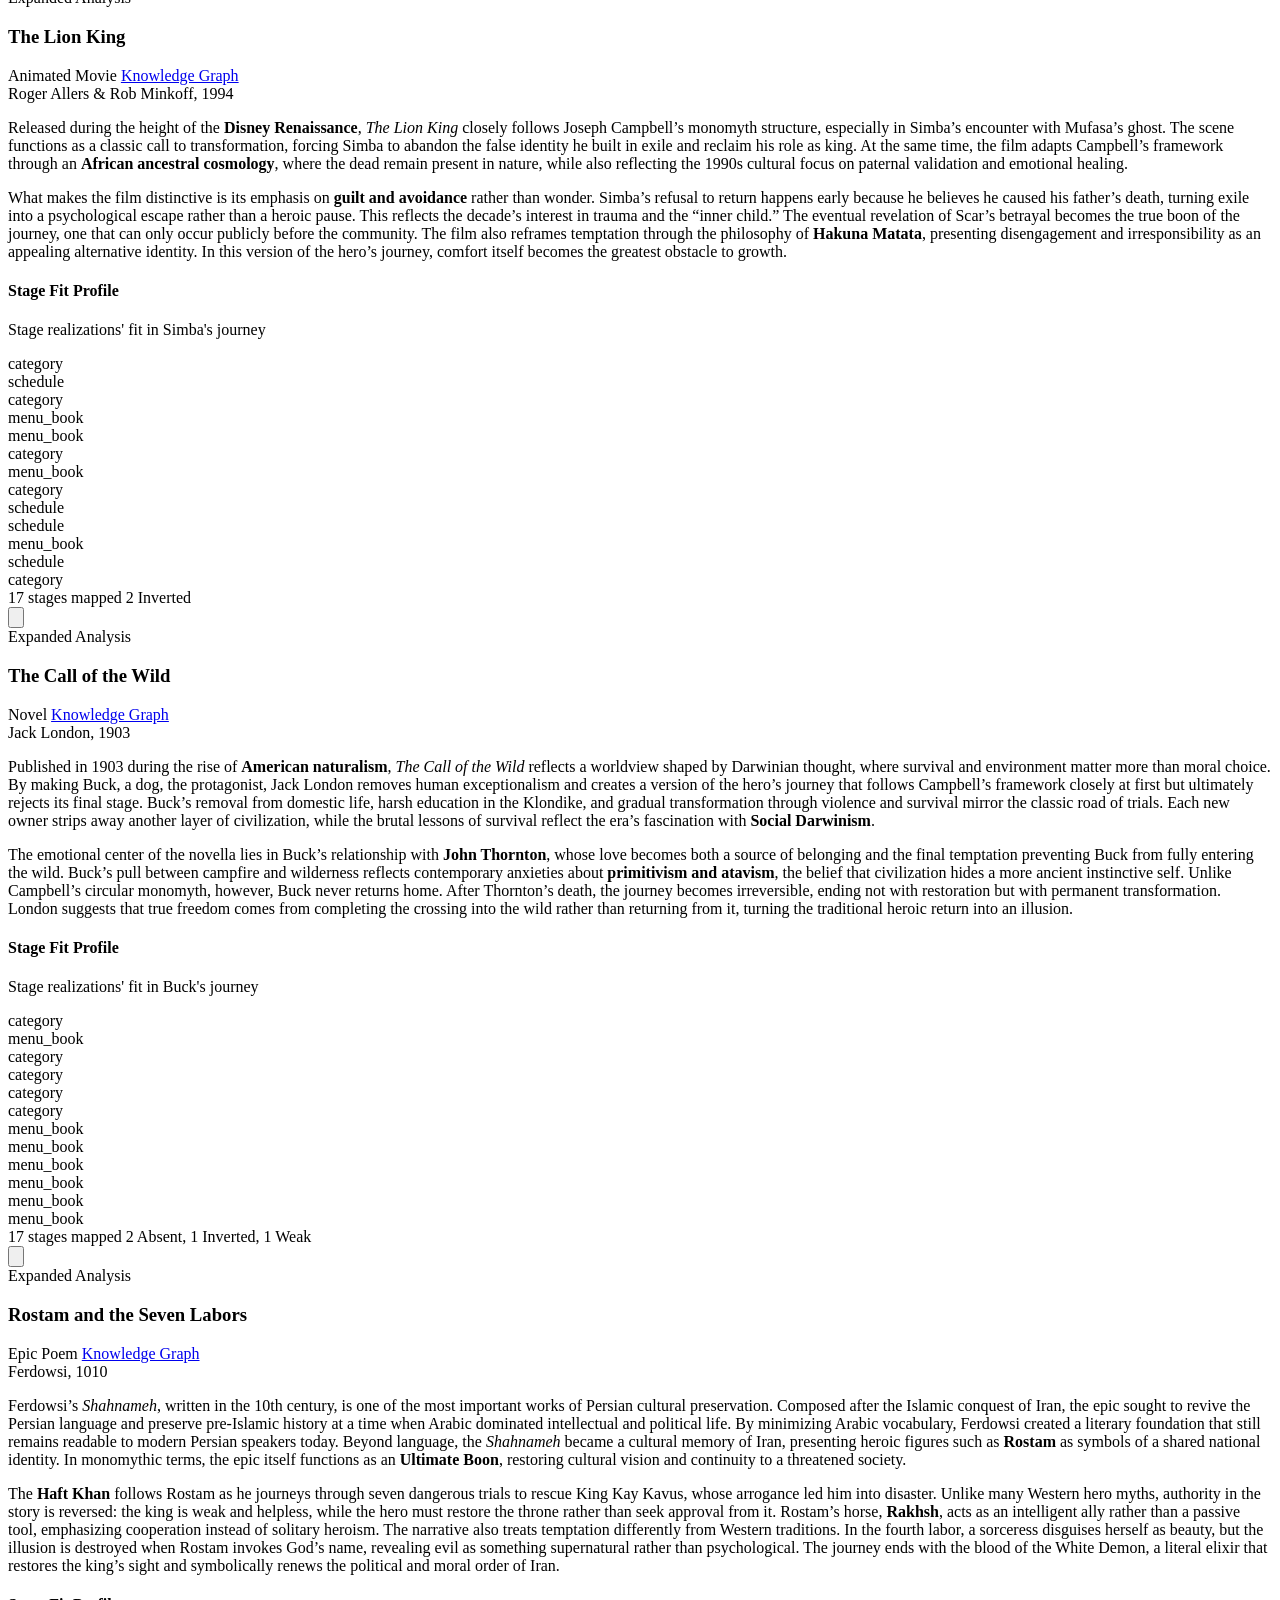
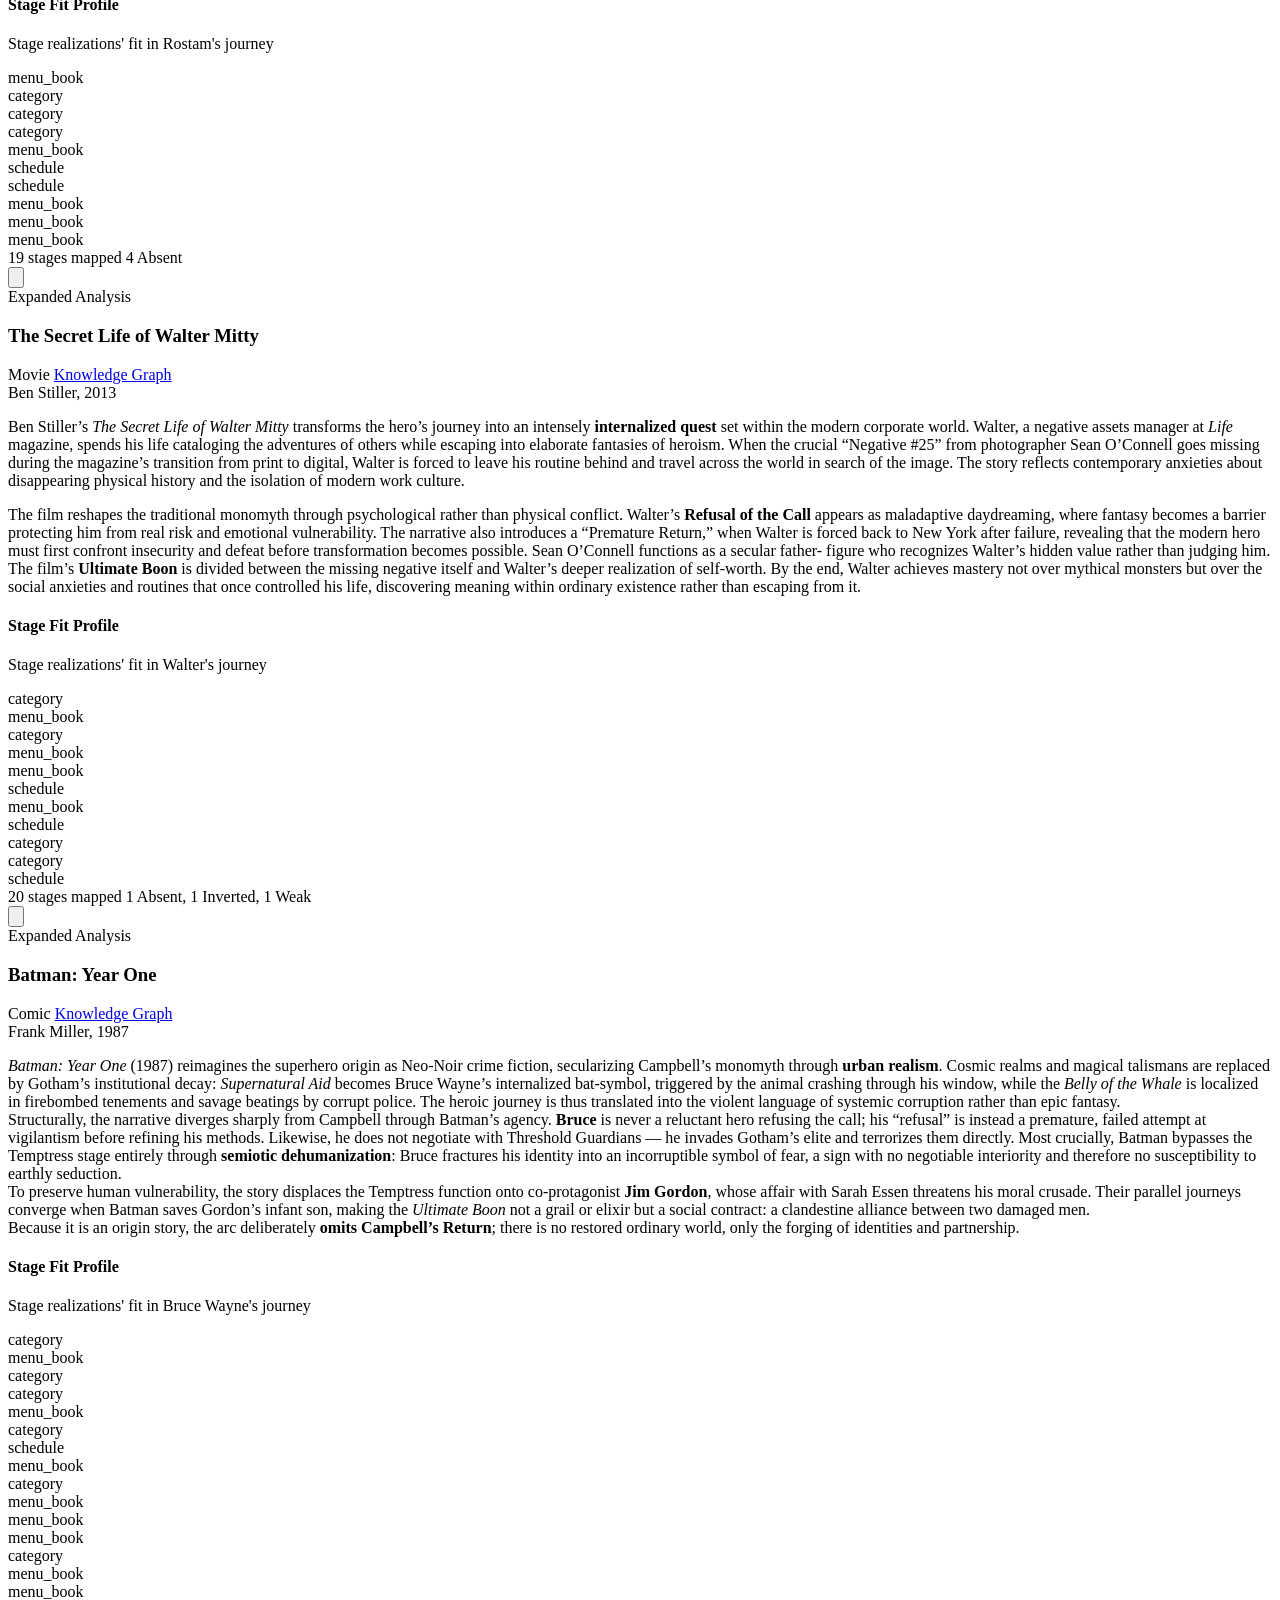
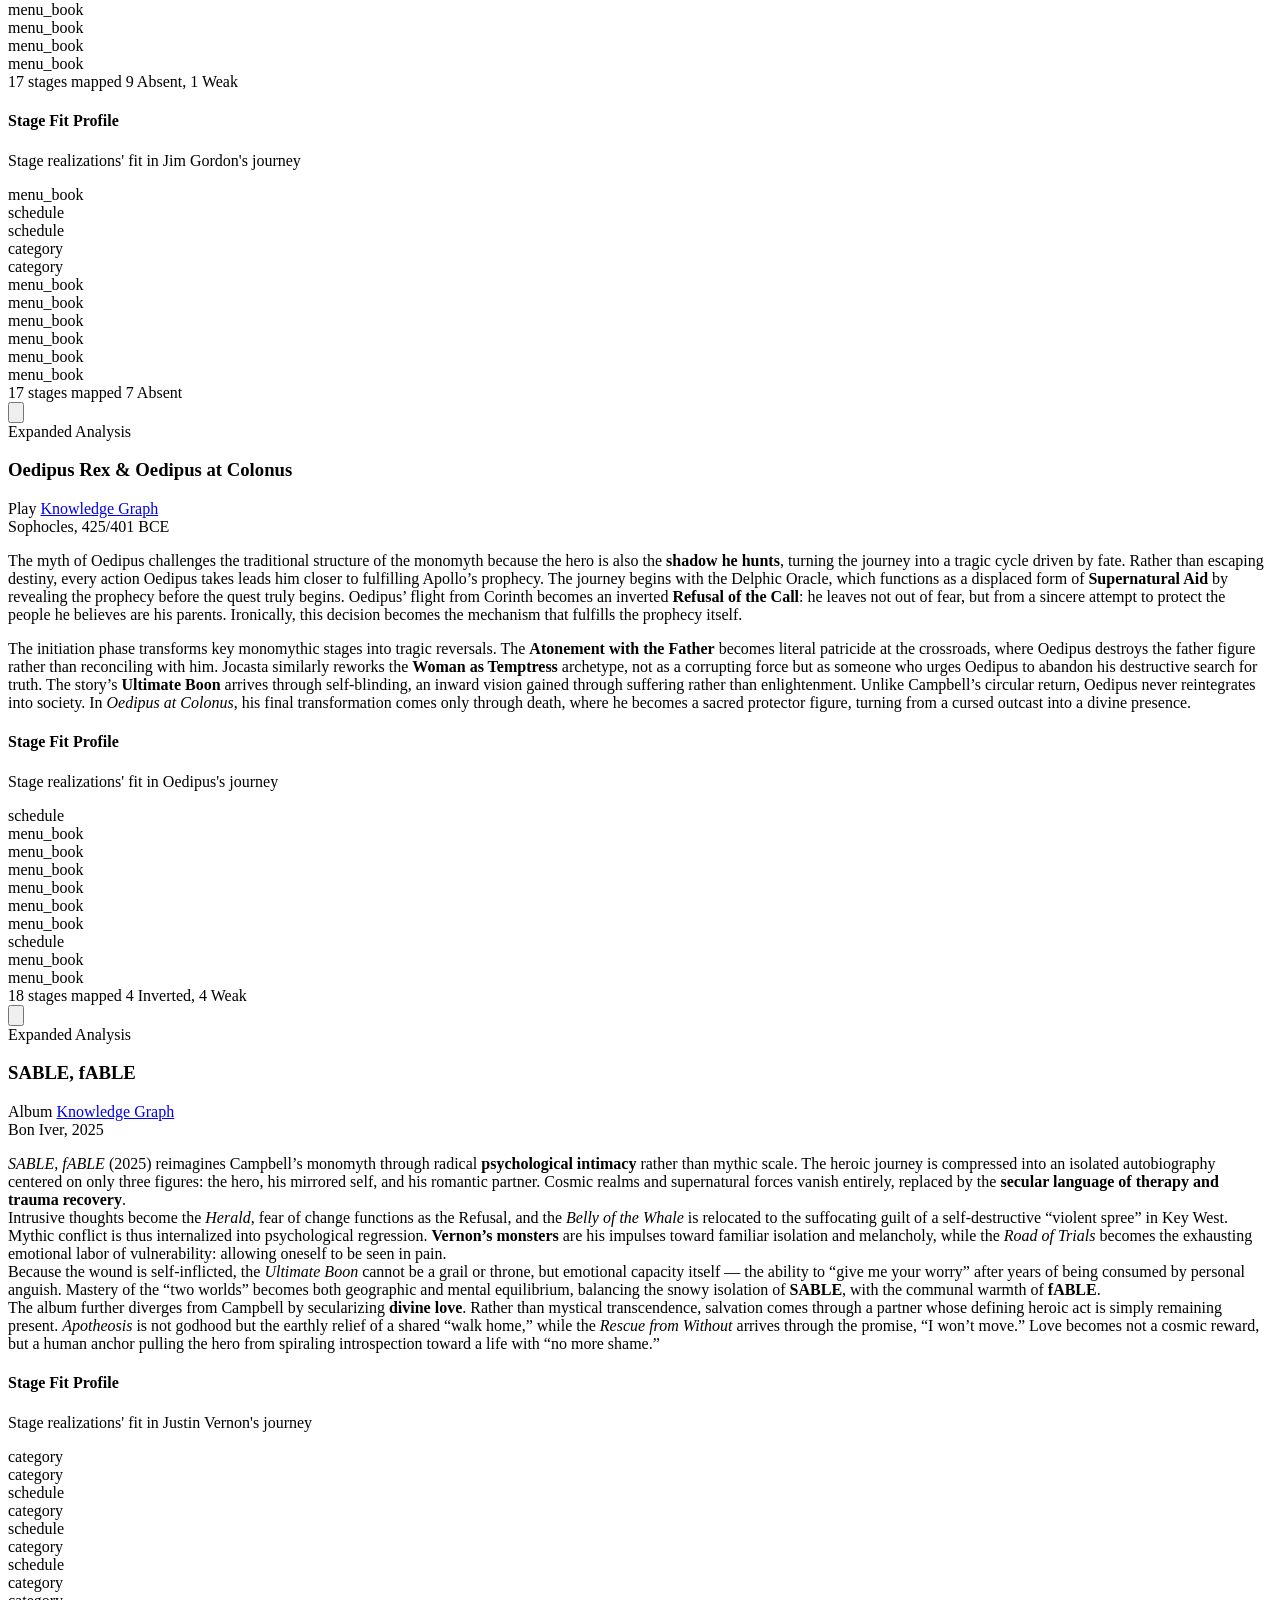
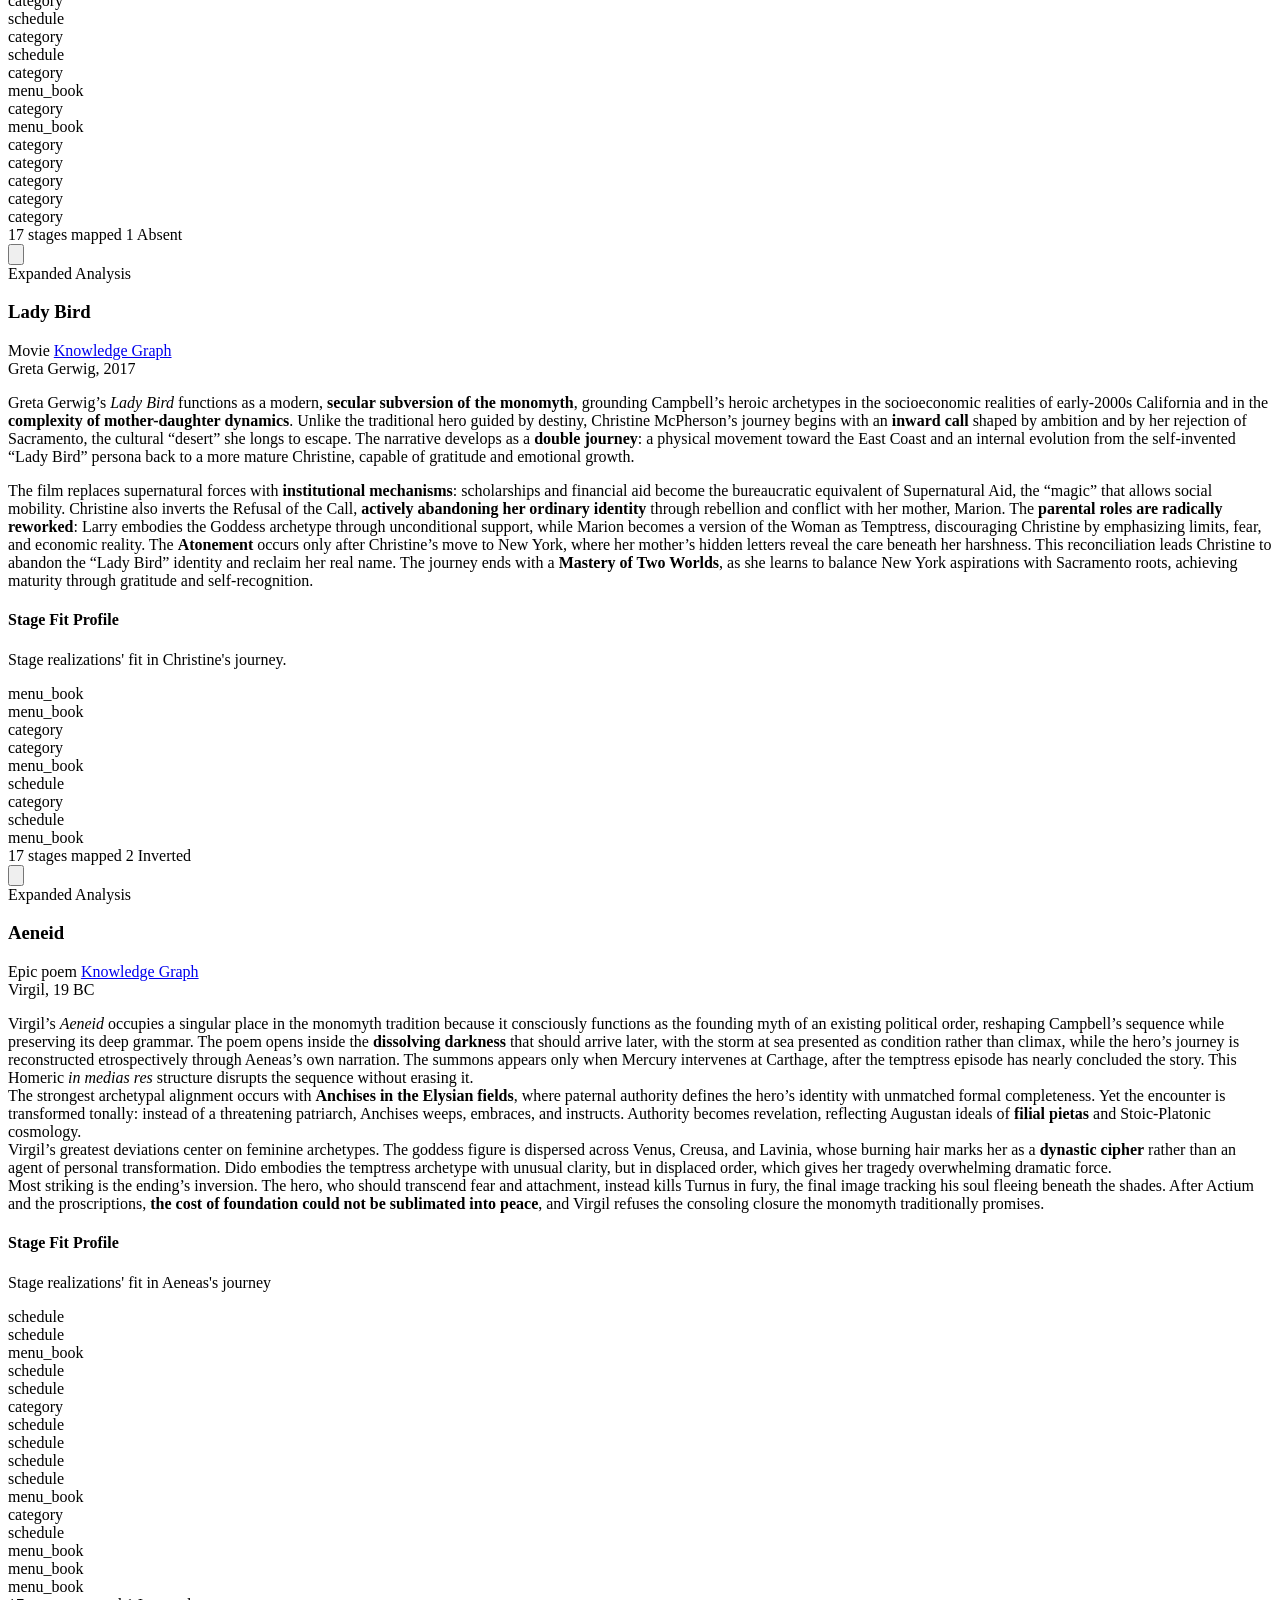
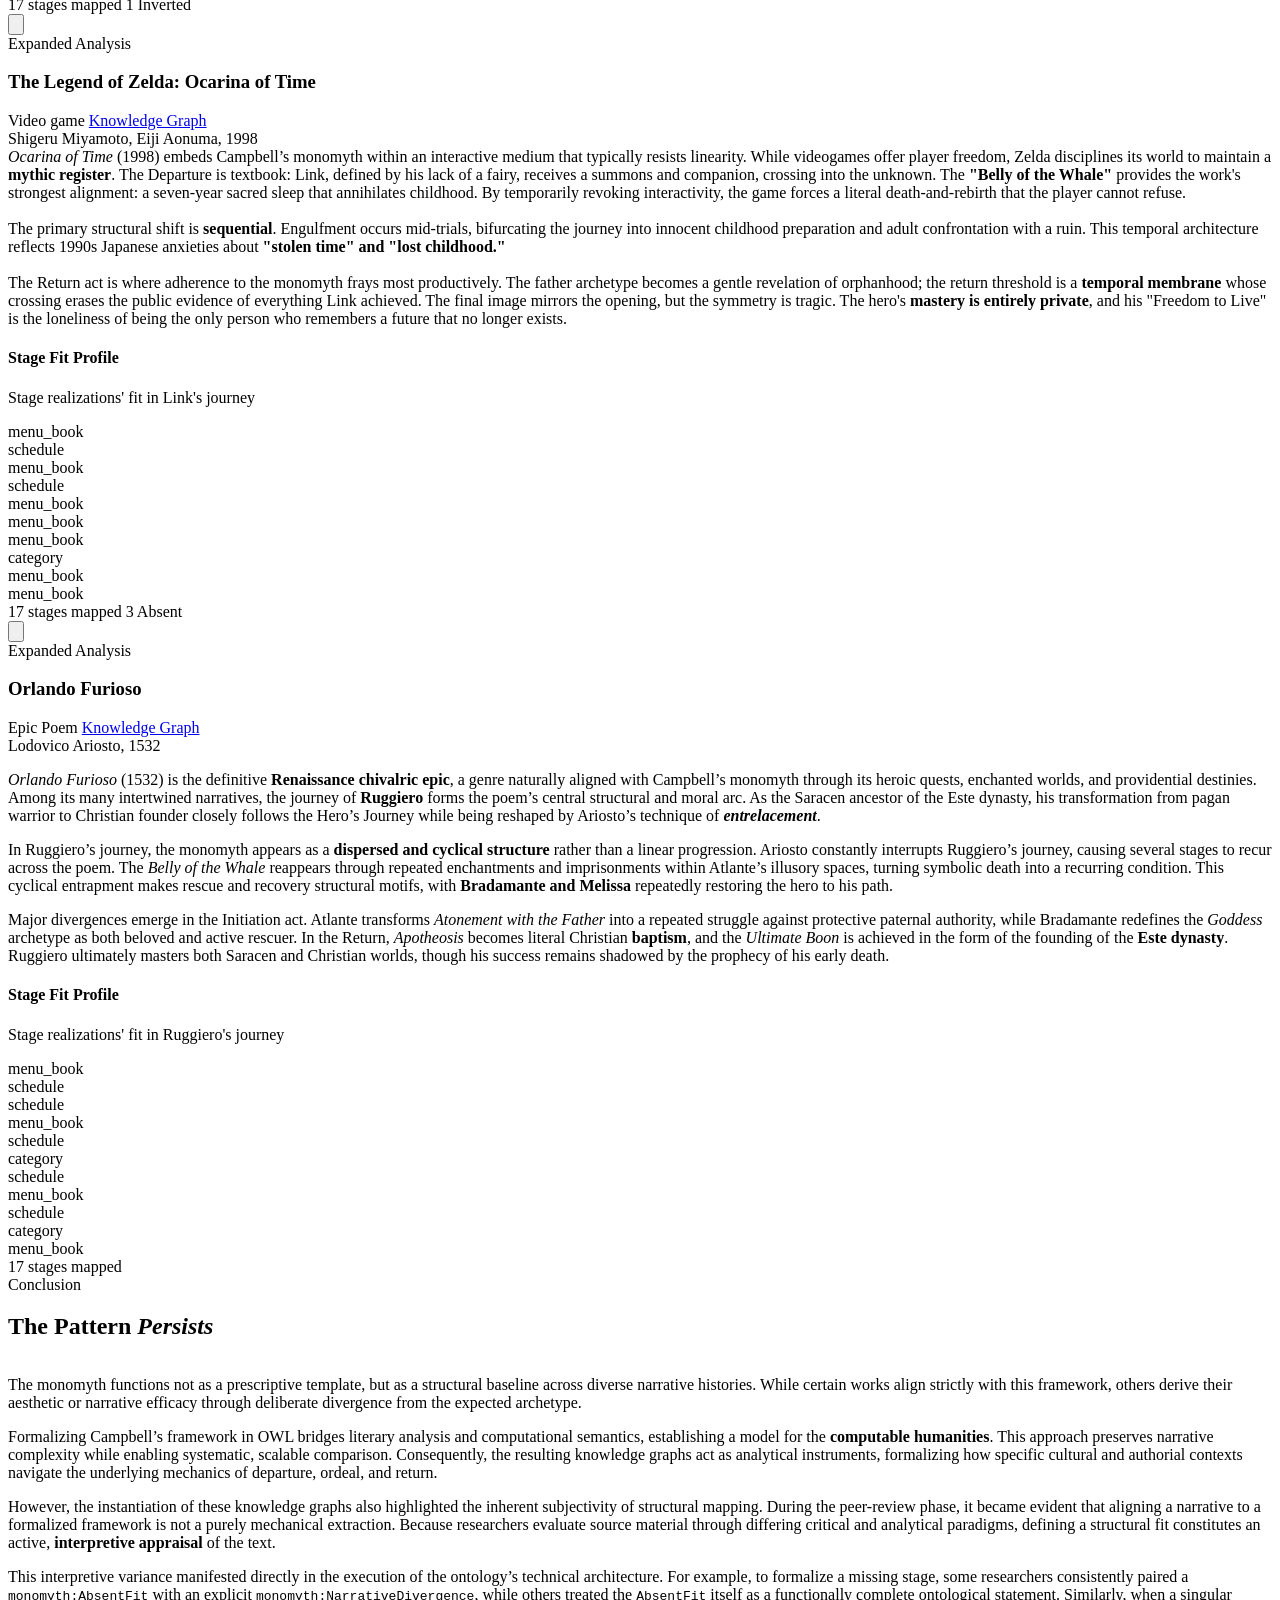
==== commit ec27fdbd: "Fix placeholder" ====
--- a/website/index.html
+++ b/website/index.html
@@ -334,7 +334,7 @@
           </div>
           <div class="about-stat about-stages-box reveal reveal-delay-2">
             <div class="about-stages-act">Monomyth SPARQL Endpoint</div>
-            <a class="ontology-iri-value" href="https://monomyth.metamuses.org/sparql" target="_blank"
+            <a class="ontology-iri-value" href="https://monomyth.metamuses.org/sparql?query=select%20%2A%20where%20%7B%20%3Fs%20%3Fp%20%3Fo.%7D%20limit%2010" target="_blank"
               rel="noopener">https://monomyth.metamuses.org/sparql</a>
           </div>
         </div>
@@ -2276,7 +2276,7 @@
       <div class="kg-modal-grid">
         <section class="kg-modal-section kg-modal-section-full">
           <h4>Stage Fit Profile</h4>
-          <p>Placeholder stage notes for strong alignment with targeted moderate slots.</p>
+          <p>Stage realizations' fit in Link's journey</p>
           <div class="fit-bar fit-bar-large">
             <div class="segment filled perfect"></div>
             <div class="segment filled absent">
@@ -2801,7 +2801,8 @@
         <ul class="footer-inline-links">
           <li><a target="_blank" rel="noopener" href="https://monomyth.metamuses.org/ontology#">Ontology</a></li>
           <li><a target="_blank" rel="noopener" href="https://monomyth.metamuses.org/graph/">Graph</a></li>
-          <li><a target="_blank" rel="noopener" href="https://monomyth.metamuses.org/sparql">SPARQL</a></li>
+          <li><a target="_blank" rel="noopener" href="https://monomyth.metamuses.org/sparql?query=select%20%2A%20where%20%7B%20%3Fs%20%3Fp%20%3Fo.%7D%20limit%2010">SPARQL</a></li>
+          <li><a target="_blank" rel="noopener" href="https://monomyth.metamuses.org/docs">Docs</a></li>
           <li><a target="_blank" rel="noopener" href="https://monomyth.metamuses.org/explore">Explore</a></li>
           <li><a target="_blank" rel="noopener" href="https://github.com/metamuses/monomyth">GitHub</a></li>
         </ul>
@@ -2823,7 +2824,6 @@
   </footer>
 
   <script src="/js/main.js"></script>
-  <script src="/js/modals-enhancer.js"></script>
 
 </body>
 </html>
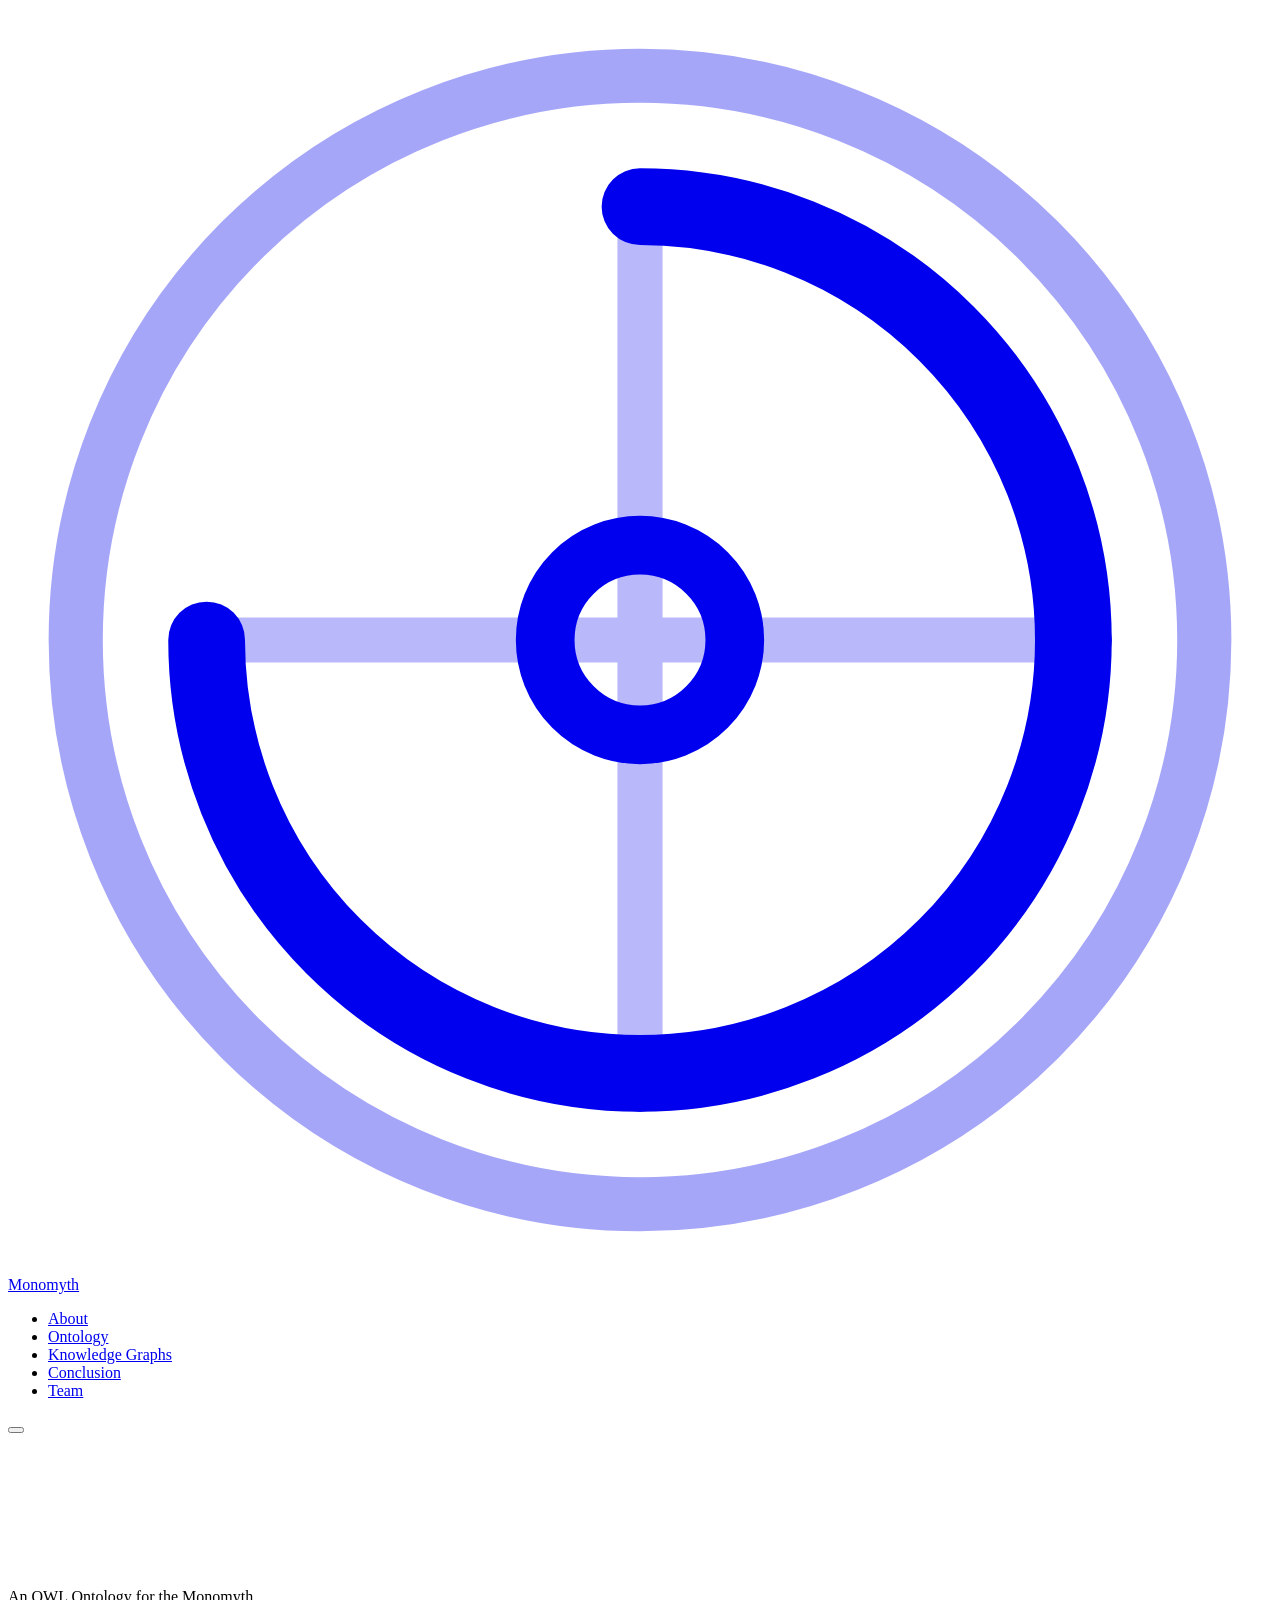
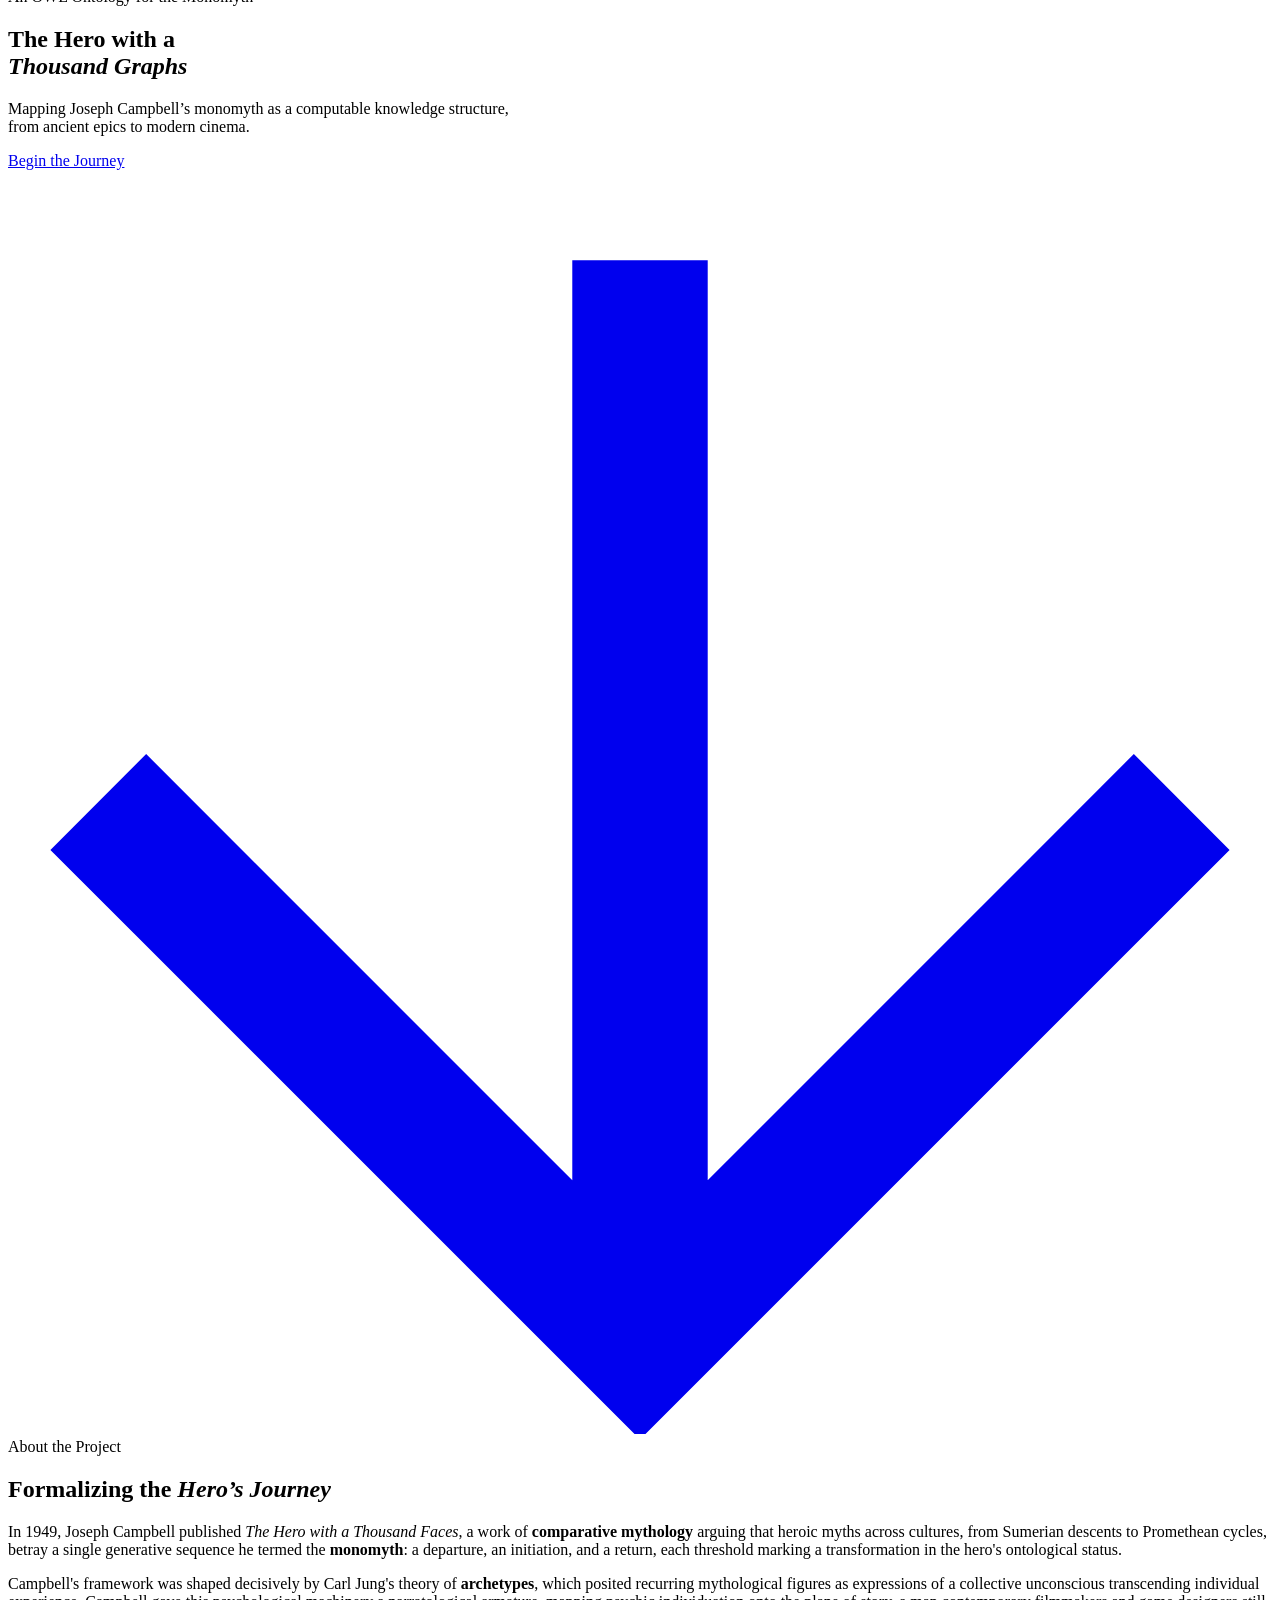
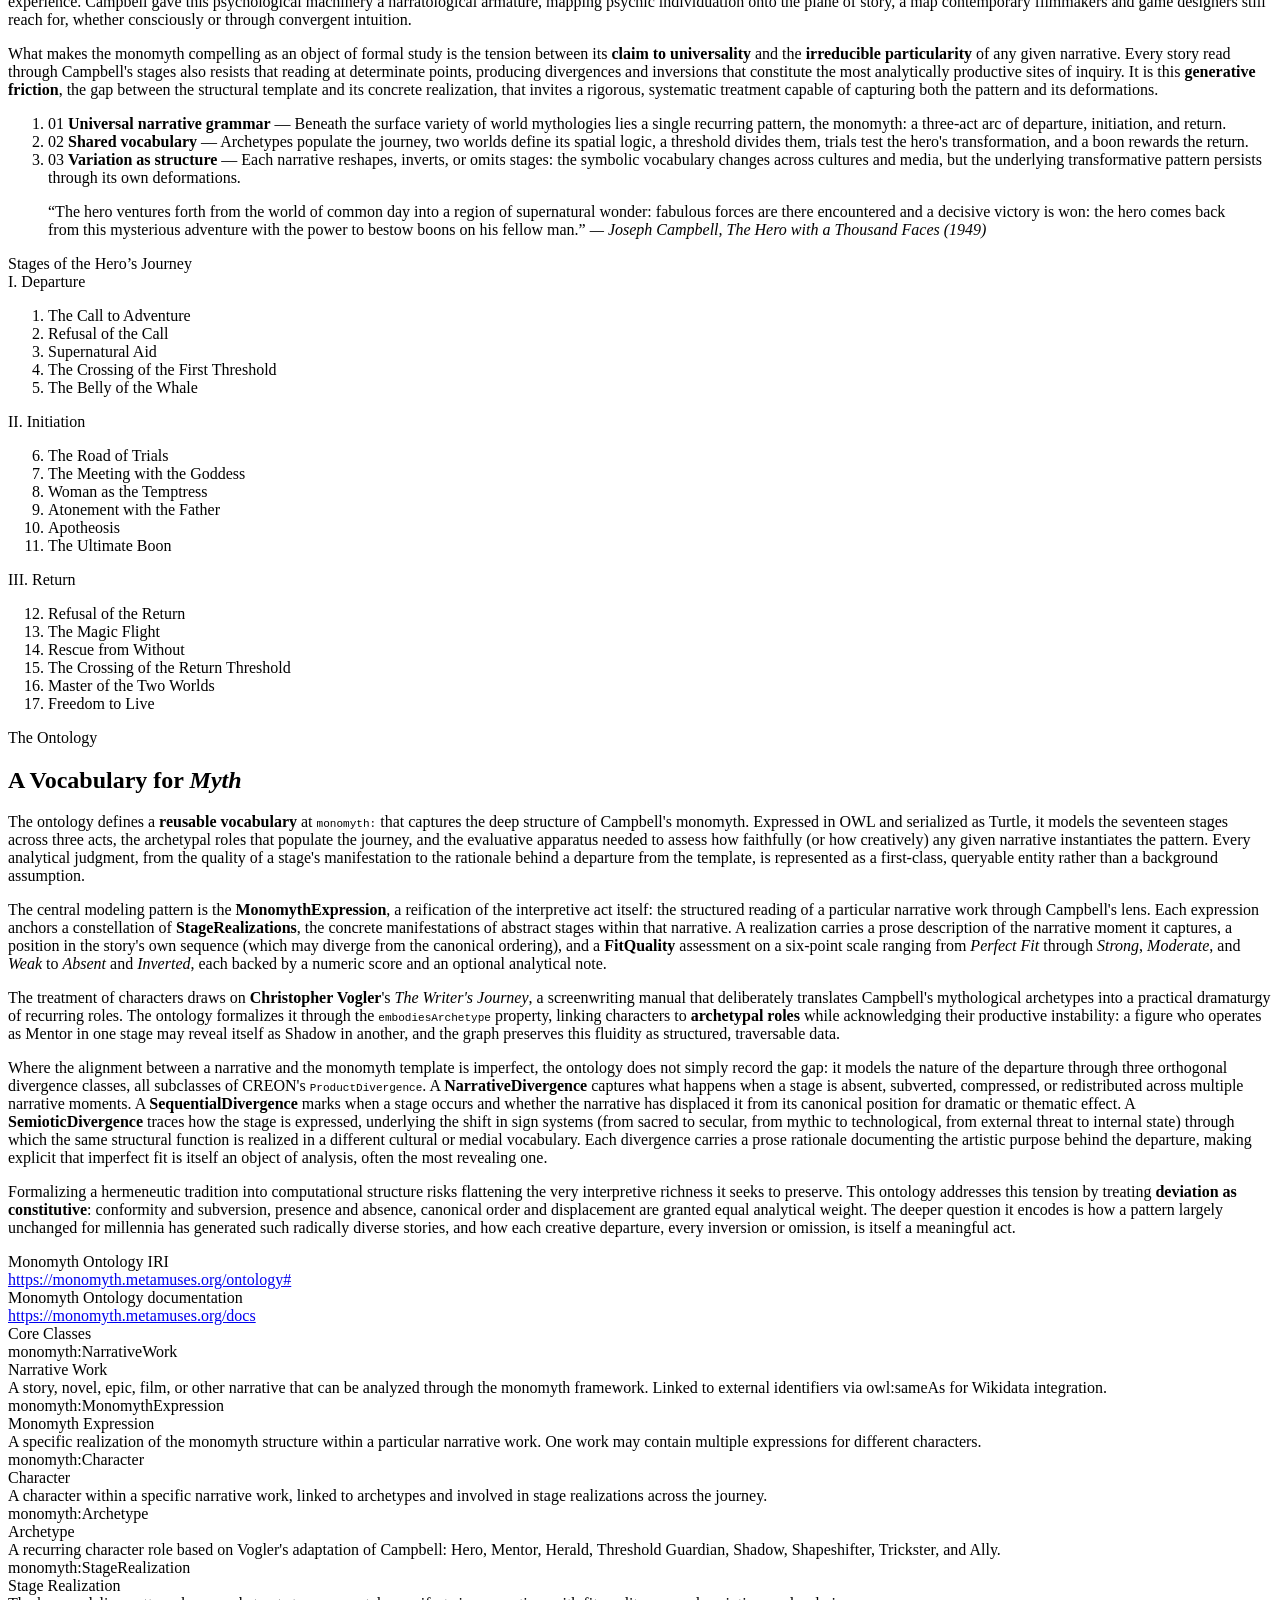
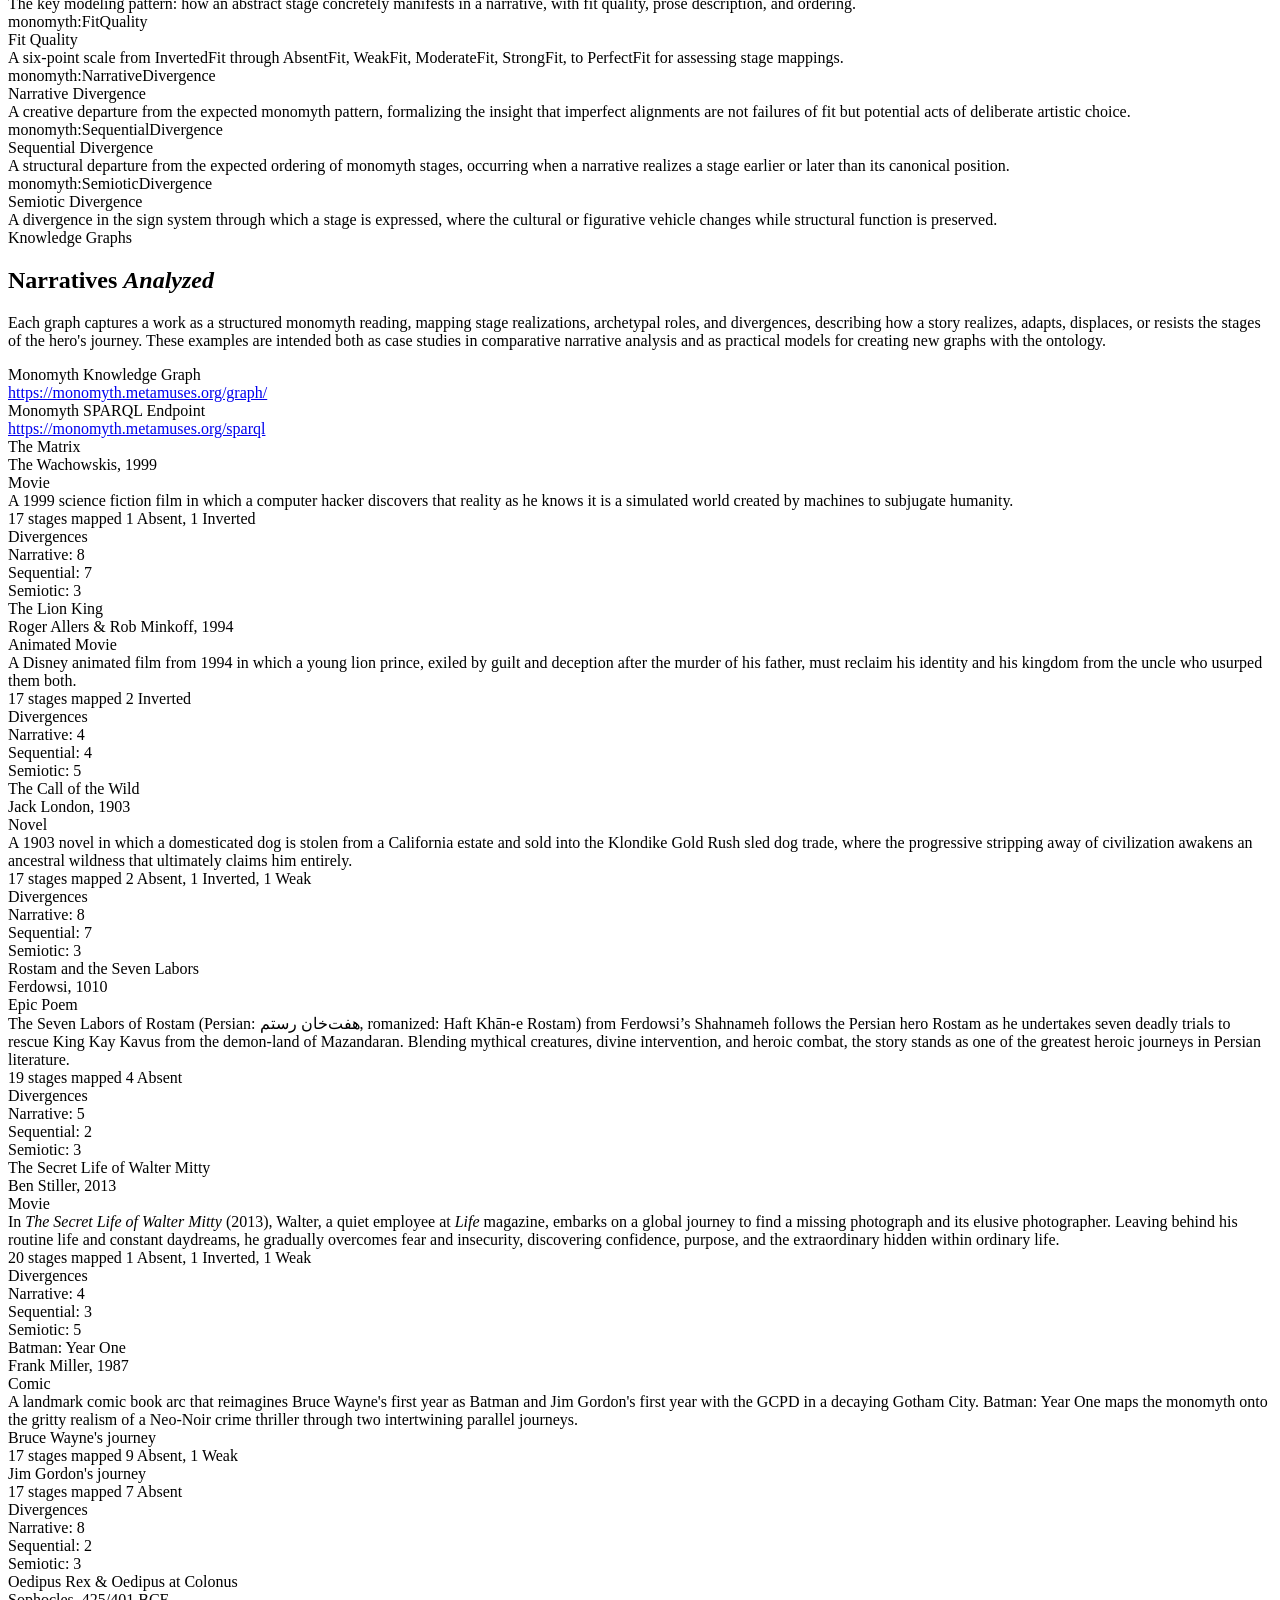
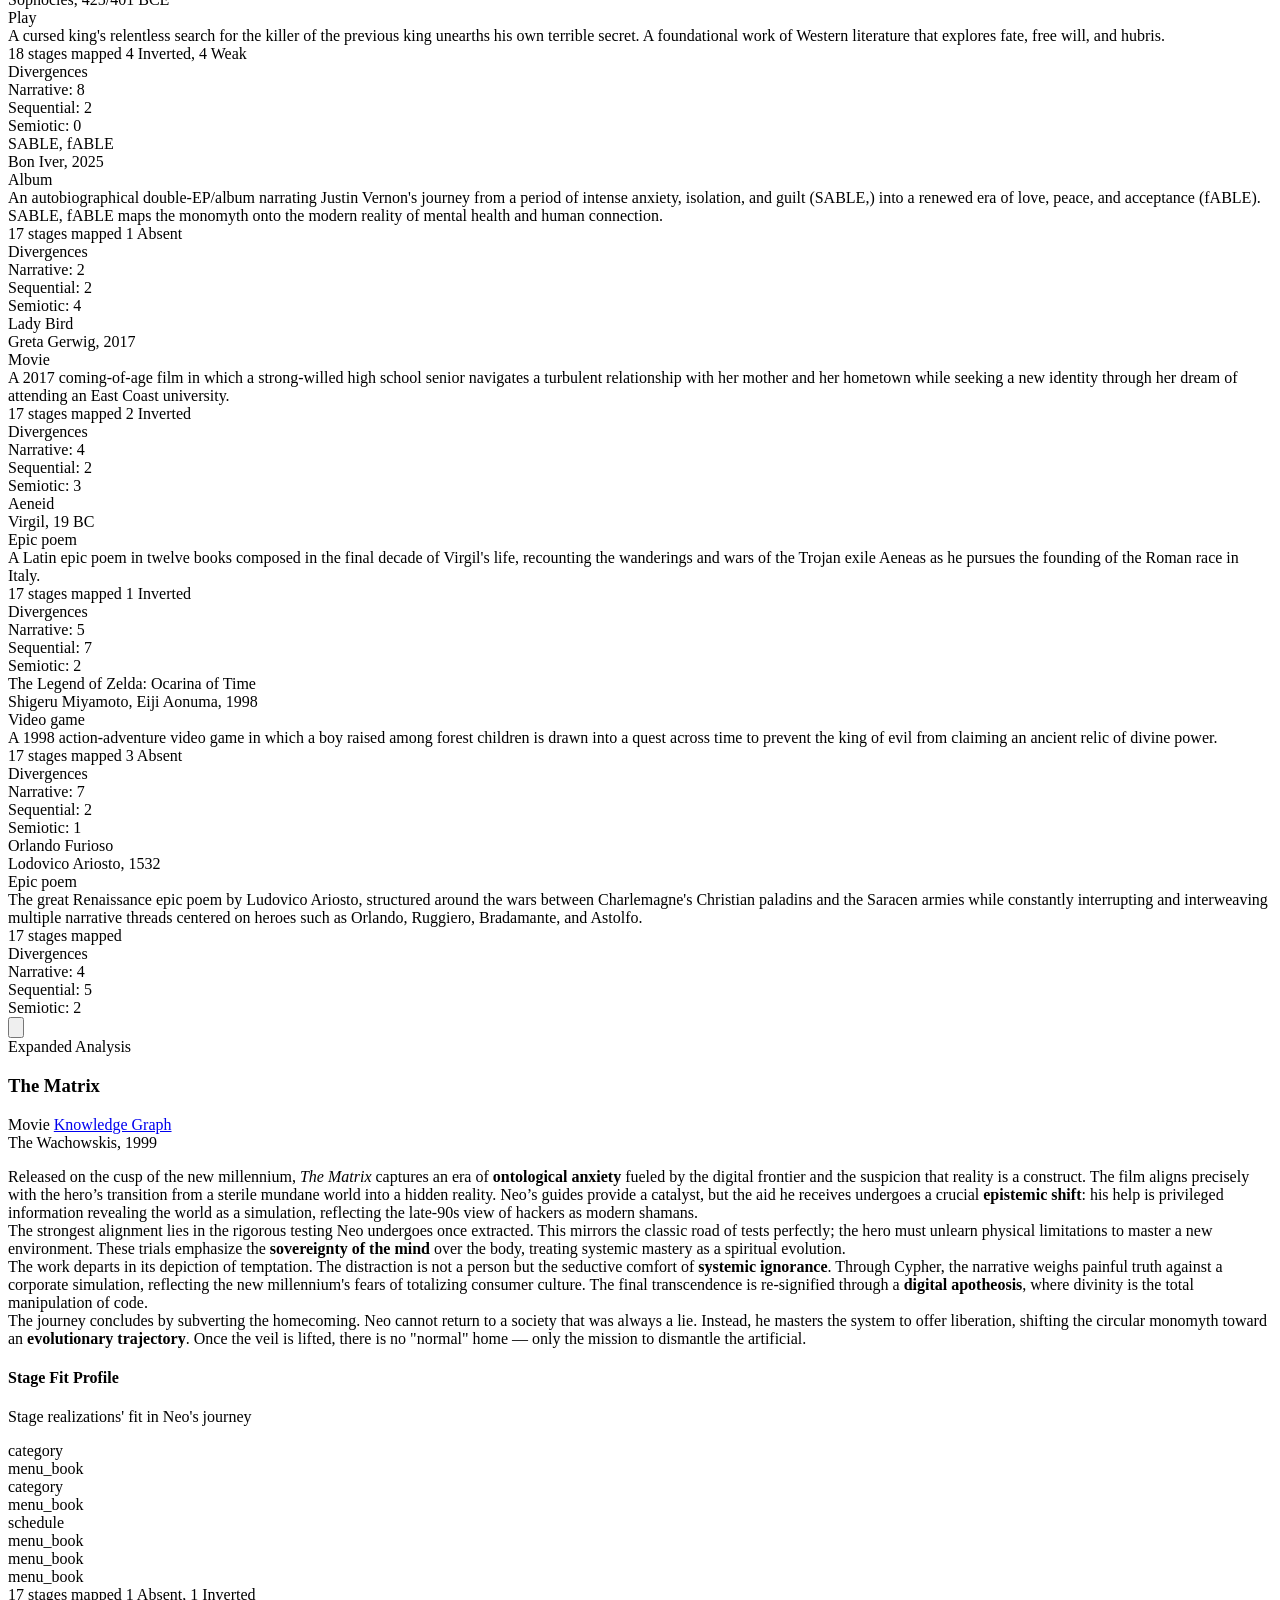
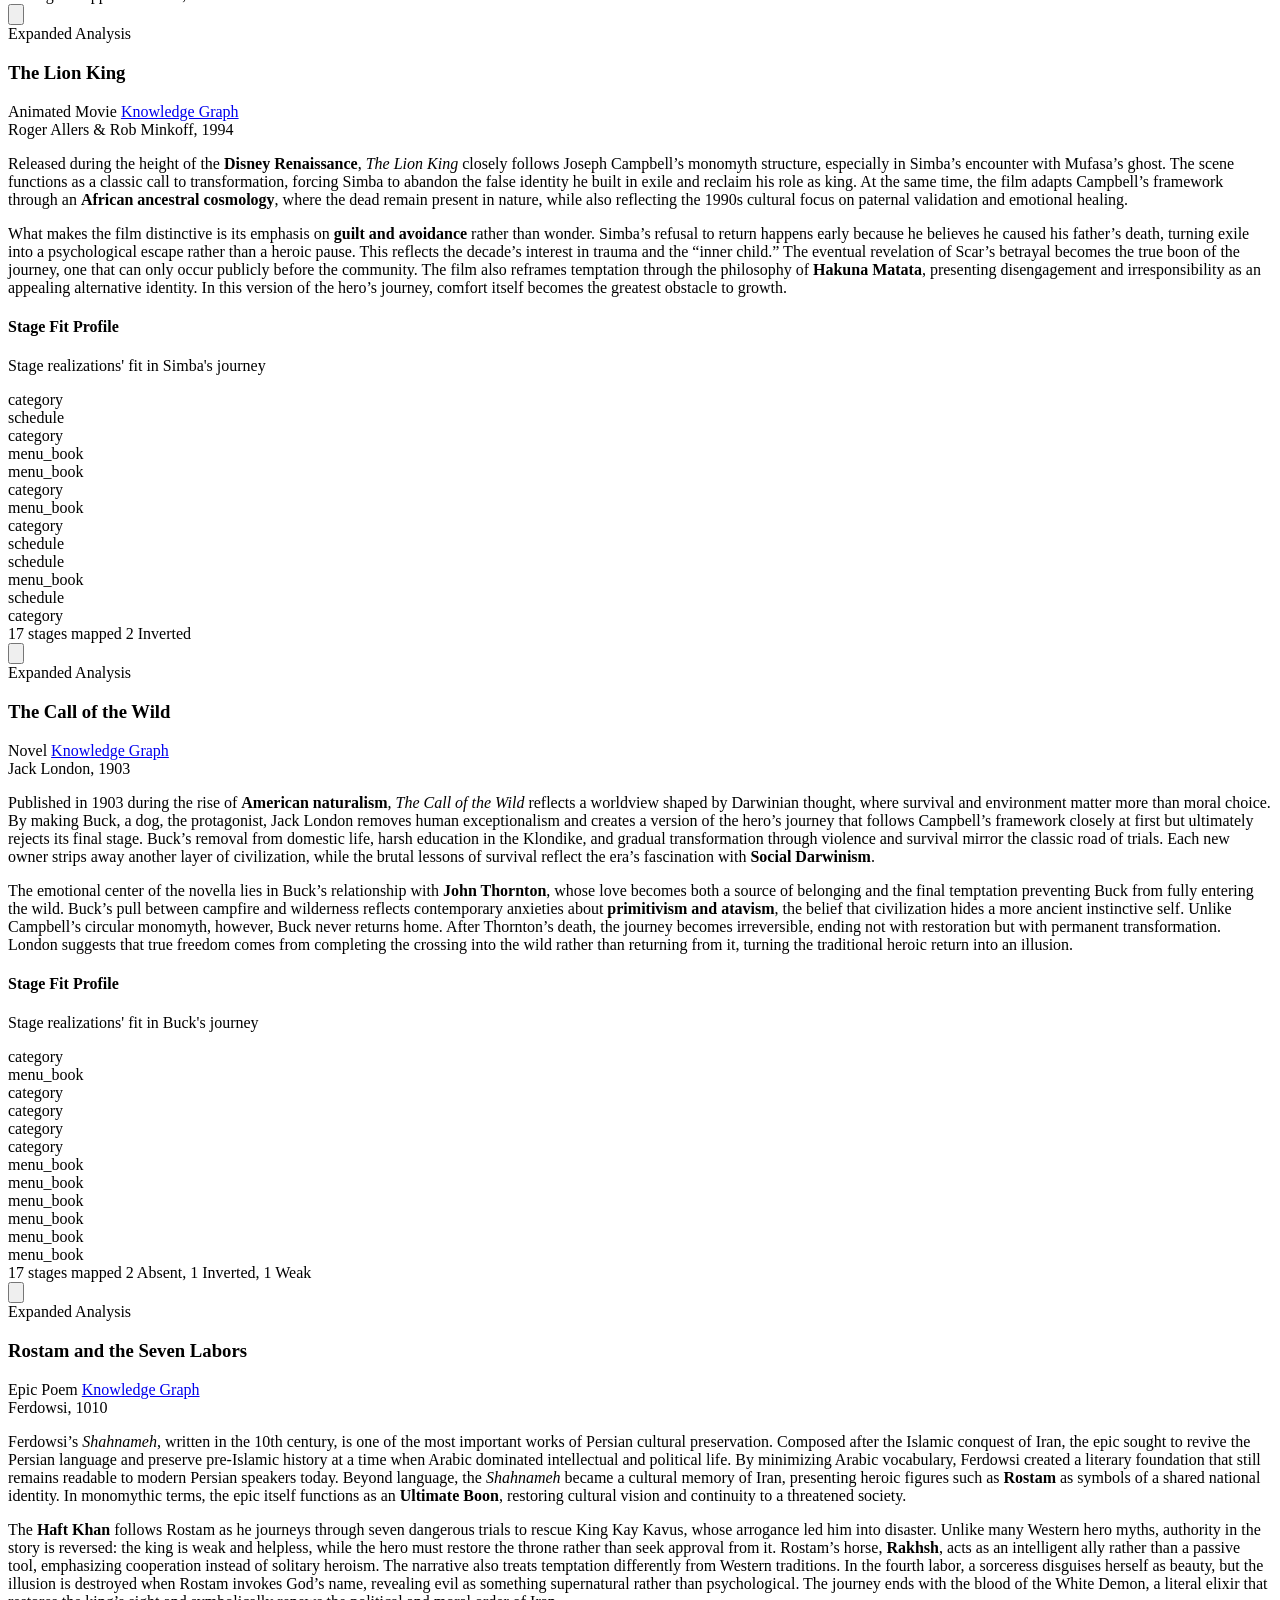
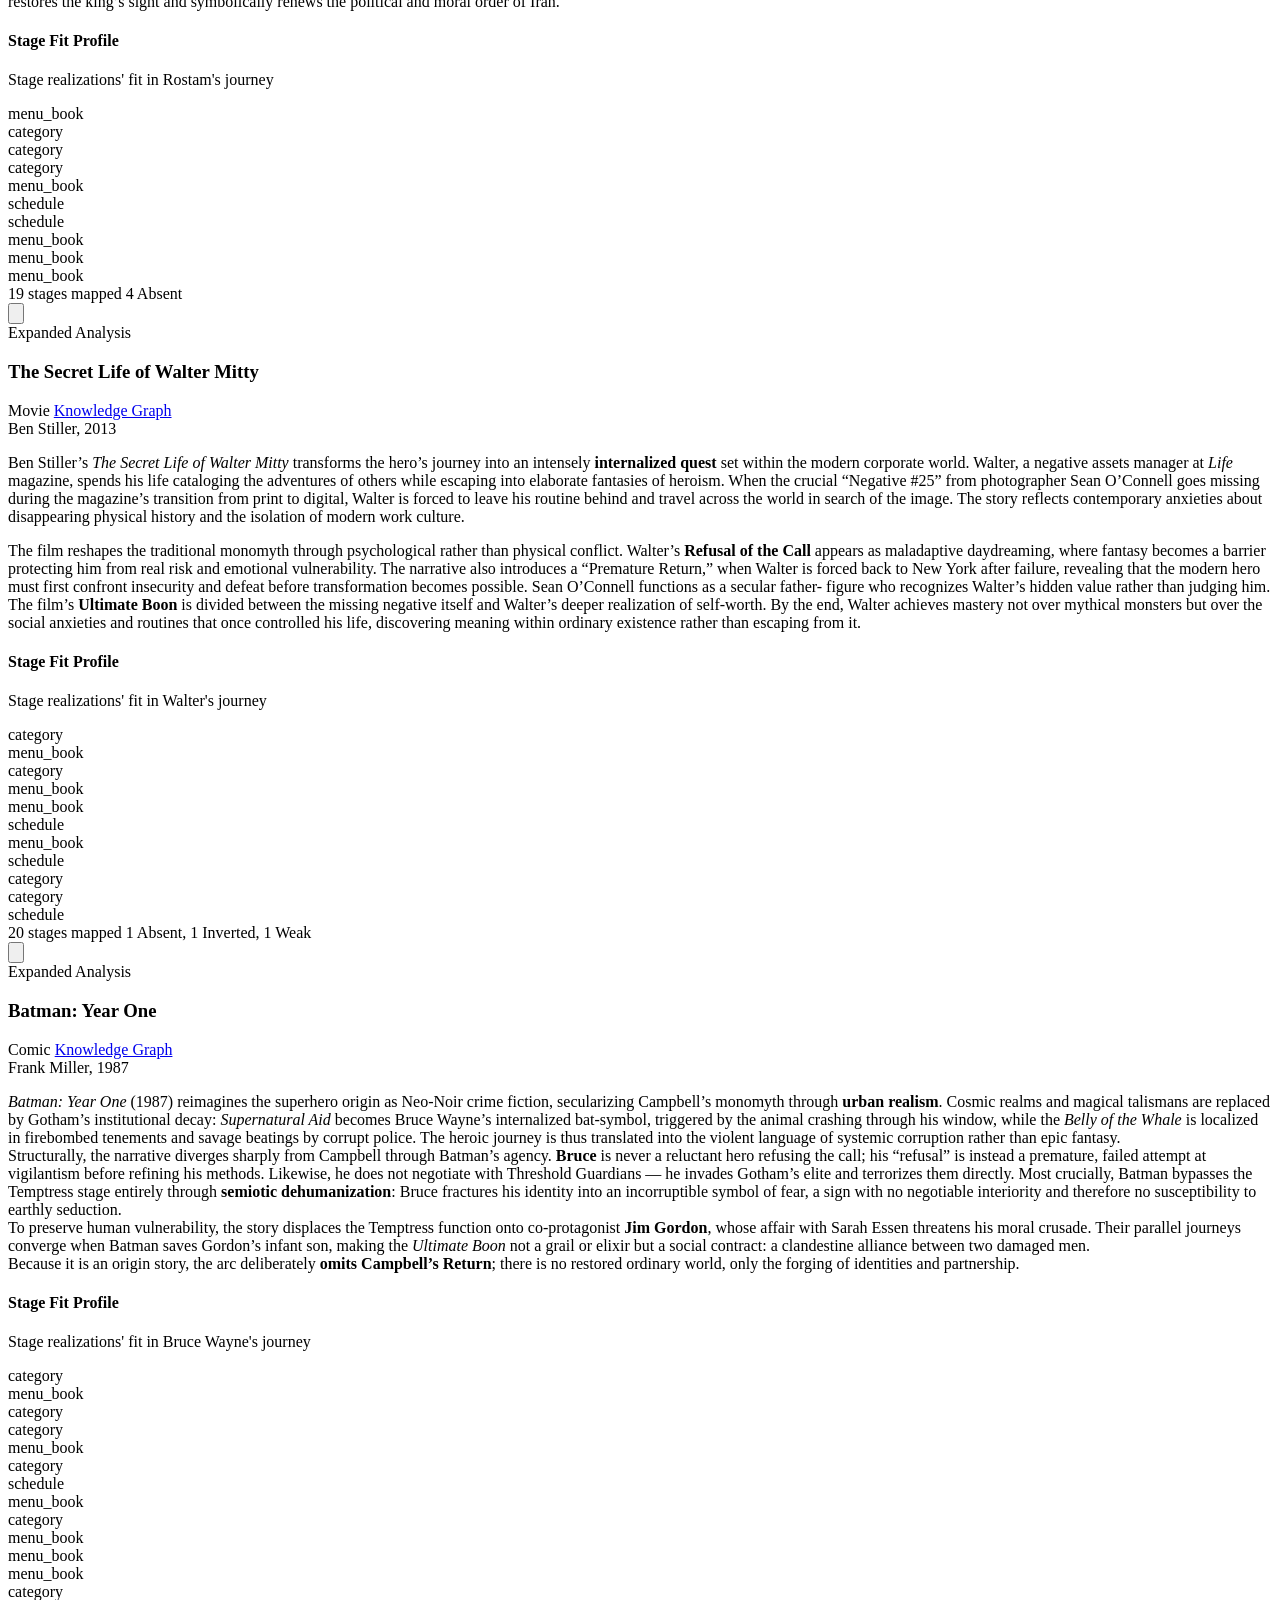
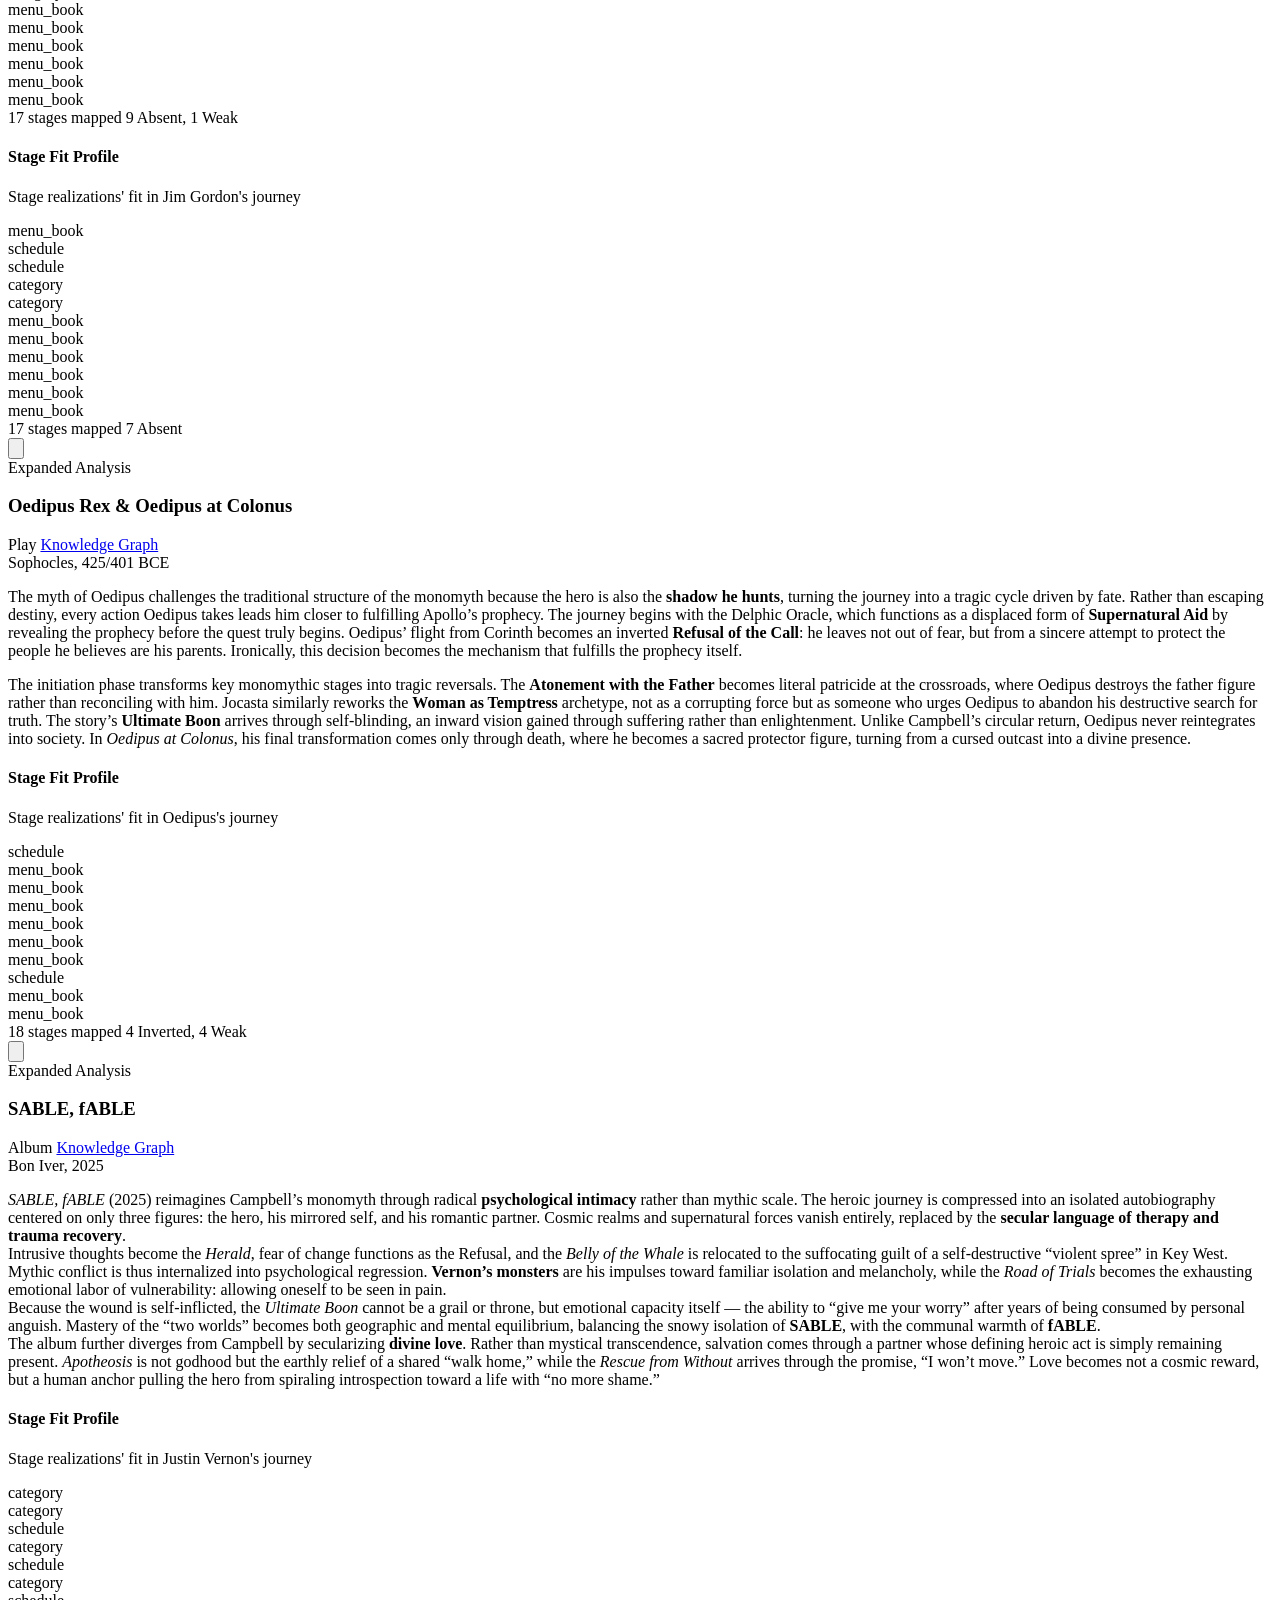
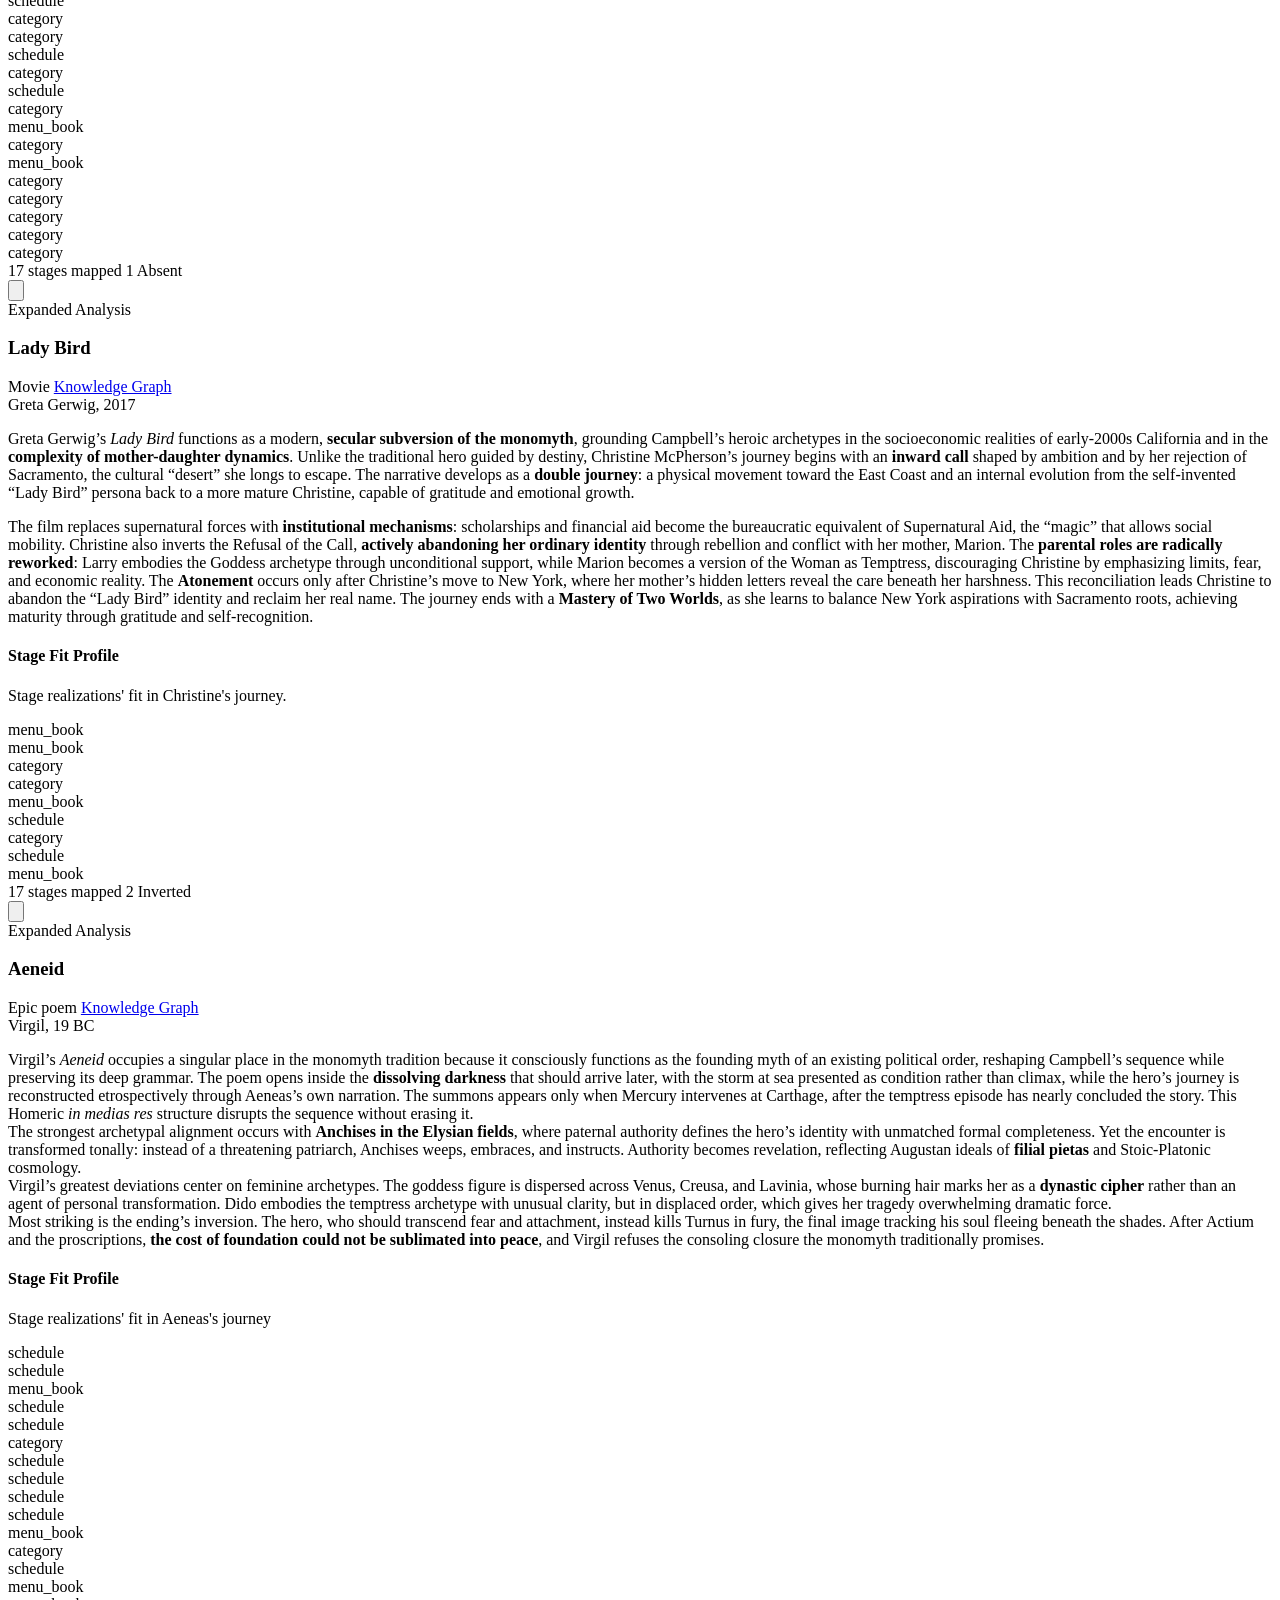
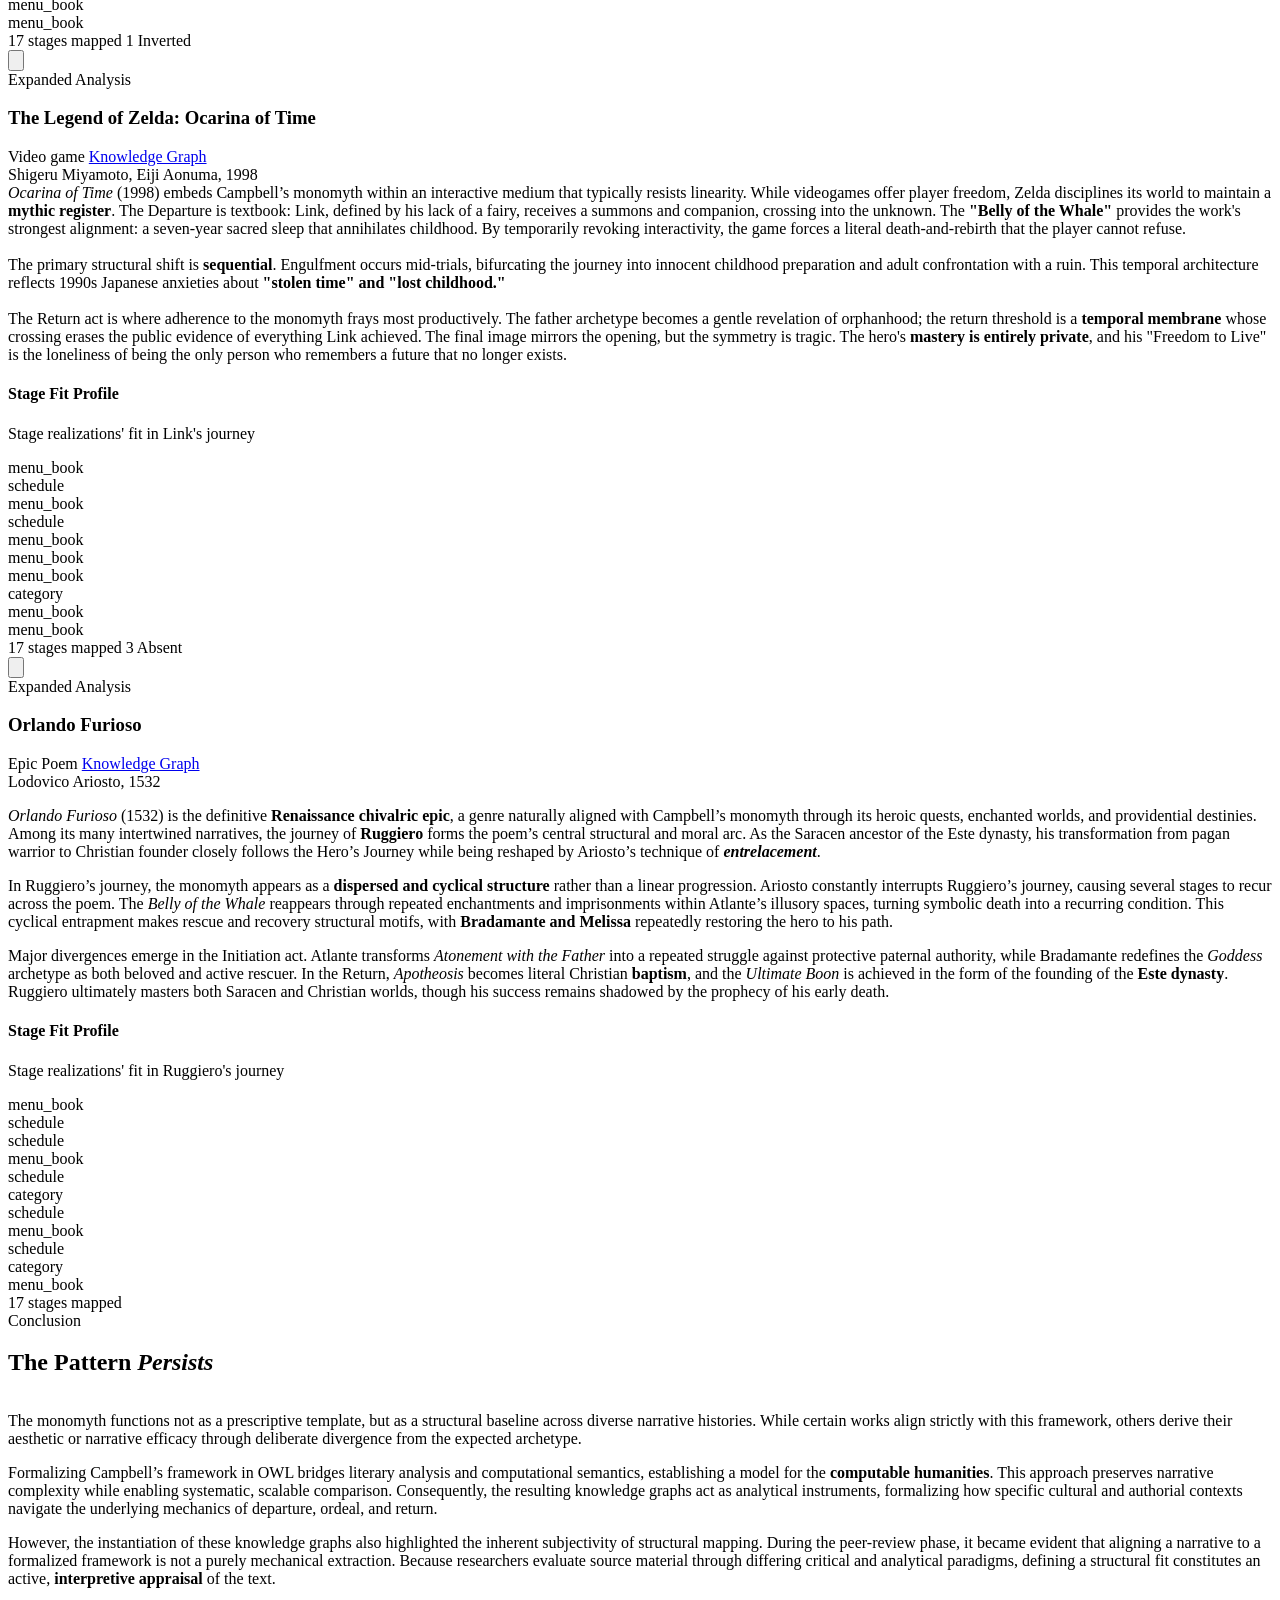
==== commit d9626c0e: "Add box with ontology documentation link" ====
--- a/website/index.html
+++ b/website/index.html
@@ -249,6 +249,11 @@
             <a class="ontology-iri-value" href="https://monomyth.metamuses.org/ontology#" target="_blank"
               rel="noopener">https://monomyth.metamuses.org/ontology#</a>
           </div>
+          <div class="about-stat about-stages-box ontology-iri-box">
+            <div class="about-stages-act">Monomyth Ontology documentation</div>
+            <a class="ontology-iri-value" href="https://monomyth.metamuses.org/docs" target="_blank"
+              rel="noopener">https://monomyth.metamuses.org/docs</a>
+          </div>
           <div class="ontology-classes-label">Core Classes</div>
           <div class="ontology-classes">
             <div class="class-card reveal">
